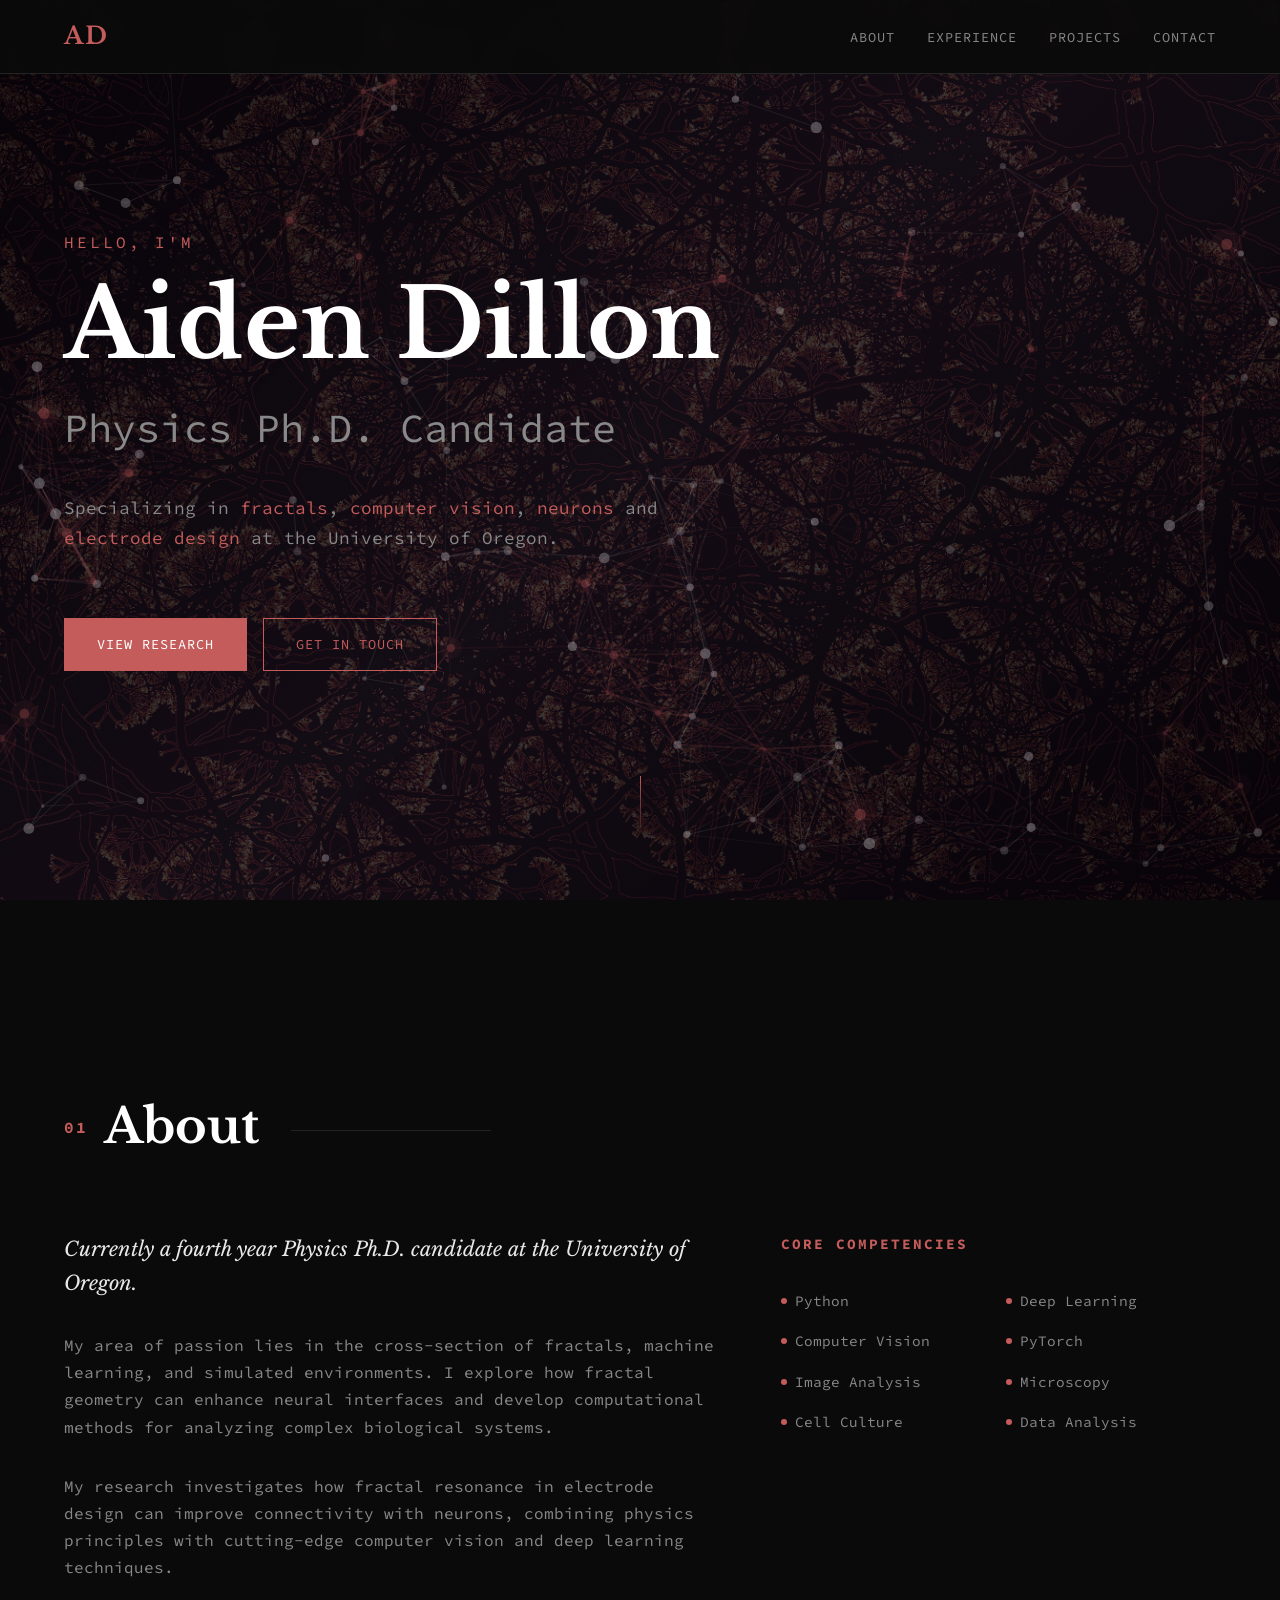
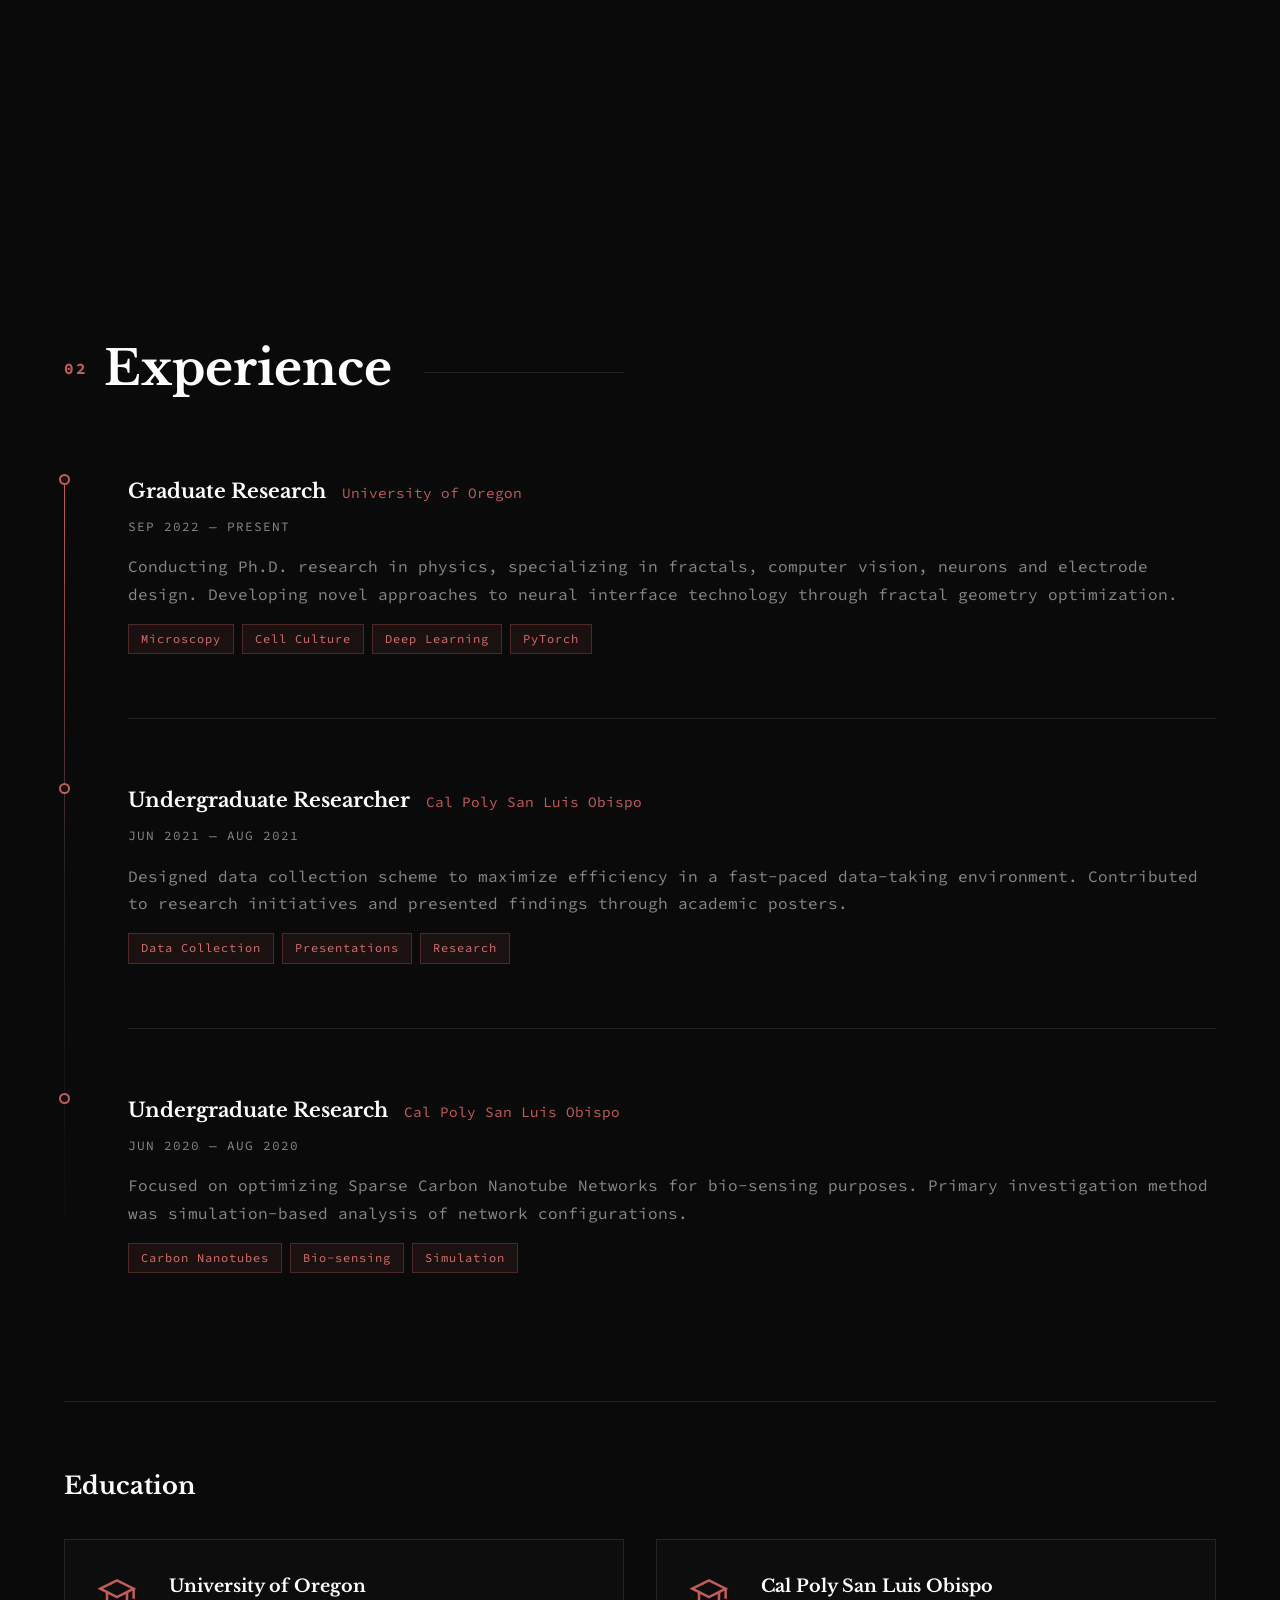
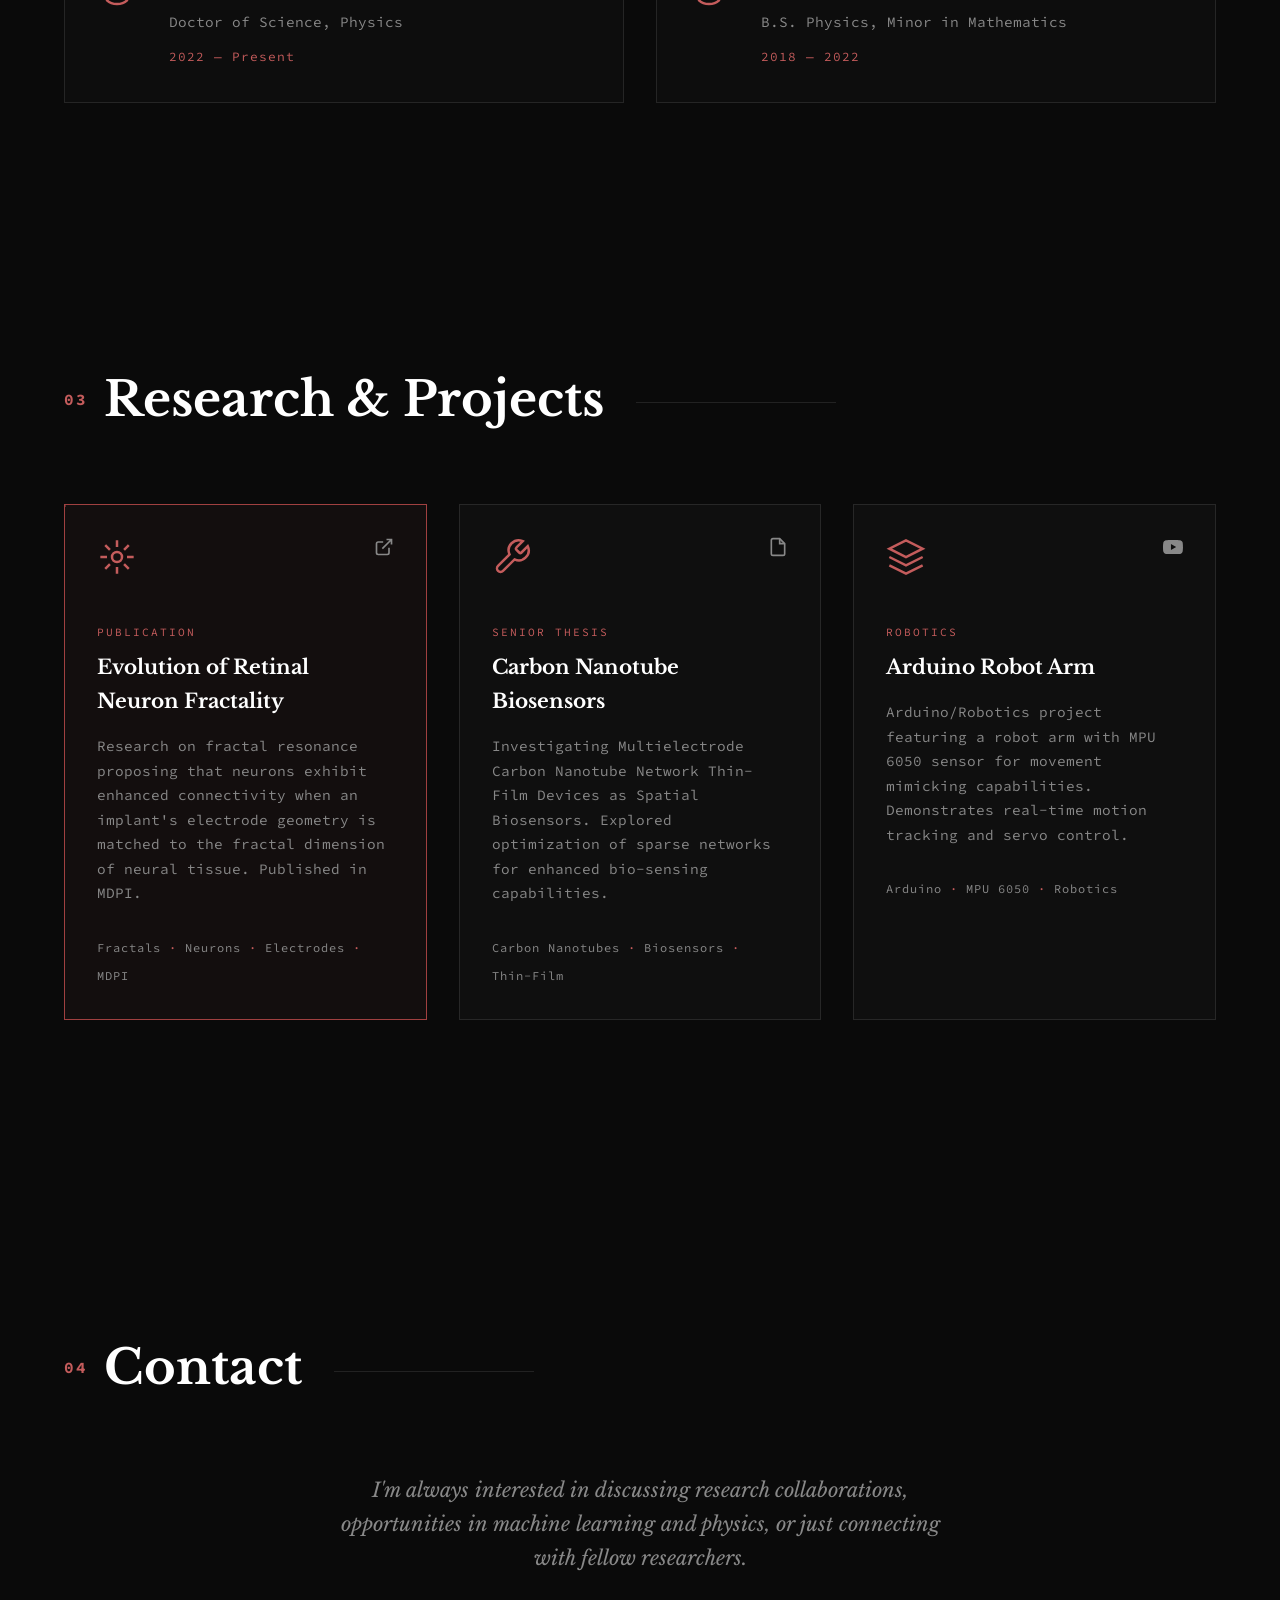
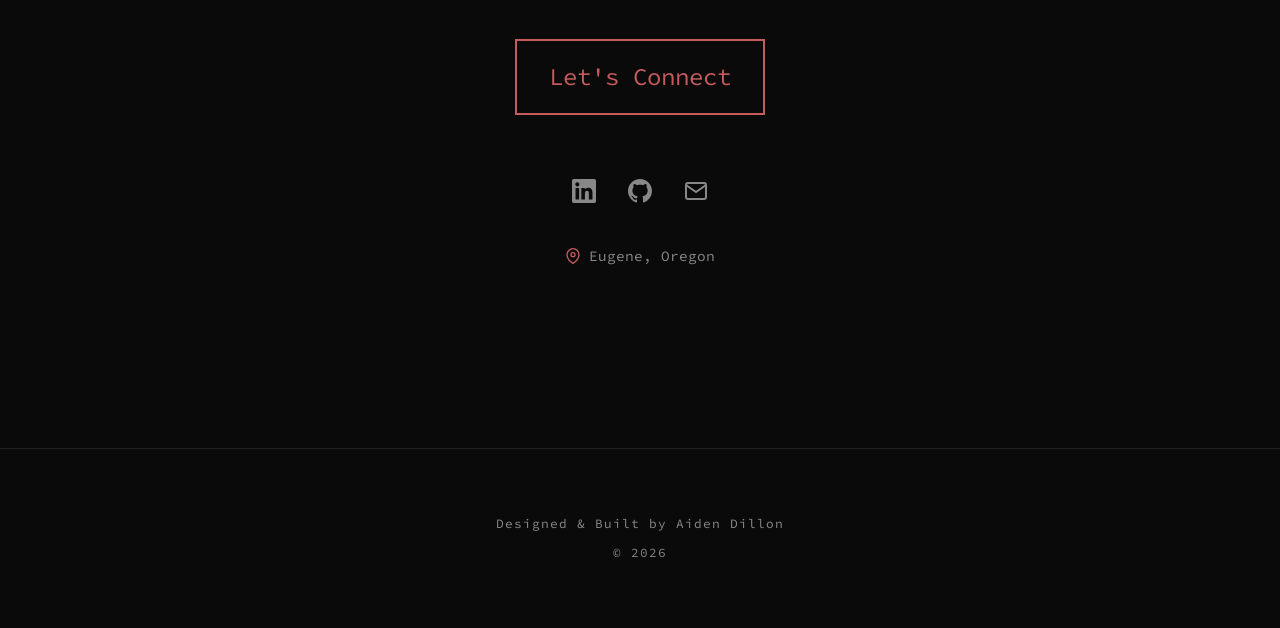
==== index.html @ c7450f67 "links" ====
<!DOCTYPE html>
<html lang="en">
<head>
    <meta charset="UTF-8">
    <meta name="viewport" content="width=device-width, initial-scale=1.0">
    <title>Aiden Dillon | Physics Ph.D. Candidate</title>
    <link rel="stylesheet" href="styles.css">
    <link rel="preconnect" href="https://fonts.googleapis.com">
    <link rel="preconnect" href="https://fonts.gstatic.com" crossorigin>
    <link href="https://fonts.googleapis.com/css2?family=Libre+Baskerville:ital,wght@0,400;0,700;1,400&family=Source+Code+Pro:wght@300;400;500&display=swap" rel="stylesheet">
</head>
<body>
    <!-- Fractal canvas overlay -->
    <canvas id="fractal-canvas"></canvas>
    
    <!-- Main content wrapper -->
    <div class="wrapper">
        <!-- Navigation -->
        <nav class="navbar">
            <div class="nav-brand">AD</div>
            <ul class="nav-links">
                <li><a href="#about">About</a></li>
                <li><a href="#experience">Experience</a></li>
                <li><a href="#projects">Projects</a></li>
                <li><a href="#contact">Contact</a></li>
            </ul>
        </nav>

        <!-- Hero Section -->
        <header class="hero" id="home">
            <div class="hero-content">
                <div class="hero-text">
                    <p class="hero-greeting">Hello, I'm</p>
                    <h1 class="hero-name">Aiden Dillon</h1>
                    <div class="hero-tagline">
                        <span class="tagline-static">Physics Ph.D. Candidate</span>
                    </div>
                    <p class="hero-description">
                        Specializing in <span class="highlight">fractals</span>, <span class="highlight">computer vision</span>, 
                        <span class="highlight">neurons</span> and <span class="highlight">electrode design</span> at the University of Oregon.
                    </p>
                    <div class="hero-cta">
                        <a href="#projects" class="btn btn-primary">View Research</a>
                        <a href="#contact" class="btn btn-secondary">Get in Touch</a>
                    </div>
                </div>
            </div>
            <div class="scroll-indicator">
                <div class="scroll-line"></div>
            </div>
        </header>

        <!-- About Section -->
        <section class="section about" id="about">
            <div class="section-content">
                <h2 class="section-title">
                    <span class="title-number">01</span>
                    <span class="title-text">About</span>
                </h2>
                <div class="about-grid">
                    <div class="about-text">
                        <p class="lead">
                            Currently a fourth year Physics Ph.D. candidate at the University of Oregon.
                        </p>
                        <p>
                            My area of passion lies in the cross-section of fractals, machine learning, and simulated 
                            environments. I explore how fractal geometry can enhance neural interfaces and develop 
                            computational methods for analyzing complex biological systems.
                        </p>
                        <p>
                            My research investigates how fractal resonance in electrode design can improve connectivity 
                            with neurons, combining physics principles with cutting-edge computer vision and deep 
                            learning techniques.
                        </p>
                    </div>
                    <div class="about-skills">
                        <h3>Core Competencies</h3>
                        <div class="skills-grid">
                            <div class="skill-item">
                                <span class="skill-bullet"></span>
                                <span>Python</span>
                            </div>
                            <div class="skill-item">
                                <span class="skill-bullet"></span>
                                <span>Deep Learning</span>
                            </div>
                            <div class="skill-item">
                                <span class="skill-bullet"></span>
                                <span>Computer Vision</span>
                            </div>
                            <div class="skill-item">
                                <span class="skill-bullet"></span>
                                <span>PyTorch</span>
                            </div>
                            <div class="skill-item">
                                <span class="skill-bullet"></span>
                                <span>Image Analysis</span>
                            </div>
                            <div class="skill-item">
                                <span class="skill-bullet"></span>
                                <span>Microscopy</span>
                            </div>
                            <div class="skill-item">
                                <span class="skill-bullet"></span>
                                <span>Cell Culture</span>
                            </div>
                            <div class="skill-item">
                                <span class="skill-bullet"></span>
                                <span>Data Analysis</span>
                            </div>
                        </div>
                    </div>
                </div>
            </div>
        </section>

        <!-- Experience Section -->
        <section class="section experience" id="experience">
            <div class="section-content">
                <h2 class="section-title">
                    <span class="title-number">02</span>
                    <span class="title-text">Experience</span>
                </h2>
                <div class="timeline">
                    <div class="timeline-item">
                        <div class="timeline-marker"></div>
                        <div class="timeline-content">
                            <div class="timeline-header">
                                <h3>Graduate Research</h3>
                                <span class="timeline-company">University of Oregon</span>
                            </div>
                            <span class="timeline-date">Sep 2022 — Present</span>
                            <p>
                                Conducting Ph.D. research in physics, specializing in fractals, computer vision, 
                                neurons and electrode design. Developing novel approaches to neural interface 
                                technology through fractal geometry optimization.
                            </p>
                            <div class="timeline-tags">
                                <span class="tag">Microscopy</span>
                                <span class="tag">Cell Culture</span>
                                <span class="tag">Deep Learning</span>
                                <span class="tag">PyTorch</span>
                            </div>
                        </div>
                    </div>
                    <div class="timeline-item">
                        <div class="timeline-marker"></div>
                        <div class="timeline-content">
                            <div class="timeline-header">
                                <h3>Undergraduate Researcher</h3>
                                <span class="timeline-company">Cal Poly San Luis Obispo</span>
                            </div>
                            <span class="timeline-date">Jun 2021 — Aug 2021</span>
                            <p>
                                Designed data collection scheme to maximize efficiency in a fast-paced 
                                data-taking environment. Contributed to research initiatives and 
                                presented findings through academic posters.
                            </p>
                            <div class="timeline-tags">
                                <span class="tag">Data Collection</span>
                                <span class="tag">Presentations</span>
                                <span class="tag">Research</span>
                            </div>
                        </div>
                    </div>
                    <div class="timeline-item">
                        <div class="timeline-marker"></div>
                        <div class="timeline-content">
                            <div class="timeline-header">
                                <h3>Undergraduate Research</h3>
                                <span class="timeline-company">Cal Poly San Luis Obispo</span>
                            </div>
                            <span class="timeline-date">Jun 2020 — Aug 2020</span>
                            <p>
                                Focused on optimizing Sparse Carbon Nanotube Networks for bio-sensing purposes. 
                                Primary investigation method was simulation-based analysis of network configurations.
                            </p>
                            <div class="timeline-tags">
                                <span class="tag">Carbon Nanotubes</span>
                                <span class="tag">Bio-sensing</span>
                                <span class="tag">Simulation</span>
                            </div>
                        </div>
                    </div>
                </div>

                <!-- Education subsection -->
                <h3 class="subsection-title">Education</h3>
                <div class="education-grid">
                    <div class="education-item">
                        <div class="education-icon">
                            <svg viewBox="0 0 24 24" fill="none" stroke="currentColor" stroke-width="1.5">
                                <path d="M22 10v6M2 10l10-5 10 5-10 5z"/>
                                <path d="M6 12v5c3 3 9 3 12 0v-5"/>
                            </svg>
                        </div>
                        <div class="education-details">
                            <h4>University of Oregon</h4>
                            <p class="degree">Doctor of Science, Physics</p>
                            <span class="education-date">2022 — Present</span>
                        </div>
                    </div>
                    <div class="education-item">
                        <div class="education-icon">
                            <svg viewBox="0 0 24 24" fill="none" stroke="currentColor" stroke-width="1.5">
                                <path d="M22 10v6M2 10l10-5 10 5-10 5z"/>
                                <path d="M6 12v5c3 3 9 3 12 0v-5"/>
                            </svg>
                        </div>
                        <div class="education-details">
                            <h4>Cal Poly San Luis Obispo</h4>
                            <p class="degree">B.S. Physics, Minor in Mathematics</p>
                            <span class="education-date">2018 — 2022</span>
                        </div>
                    </div>
                </div>
            </div>
        </section>

        <!-- Projects Section -->
        <section class="section projects" id="projects">
            <div class="section-content">
                <h2 class="section-title">
                    <span class="title-number">03</span>
                    <span class="title-text">Research & Projects</span>
                </h2>
                <div class="projects-grid">
                    <article class="project-card featured">
                        <div class="project-header">
                            <div class="project-icon">
                                <svg viewBox="0 0 24 24" fill="none" stroke="currentColor" stroke-width="1.5">
                                    <circle cx="12" cy="12" r="3"/>
                                    <path d="M12 2v4m0 12v4M2 12h4m12 0h4"/>
                                    <path d="M4.93 4.93l2.83 2.83m8.48 8.48l2.83 2.83M4.93 19.07l2.83-2.83m8.48-8.48l2.83-2.83"/>
                                </svg>
                            </div>
                            <div class="project-links">
                                <a href="https://www.mdpi.com/2306-5354/11/8/823" target="_blank" rel="noopener noreferrer" aria-label="Publication">
                                    <svg viewBox="0 0 24 24" fill="none" stroke="currentColor" stroke-width="2">
                                        <path d="M18 13v6a2 2 0 01-2 2H5a2 2 0 01-2-2V8a2 2 0 012-2h6M15 3h6v6M10 14L21 3"/>
                                    </svg>
                                </a>
                            </div>
                        </div>
                        <span class="project-label">Publication</span>
                        <h3 class="project-title">Evolution of Retinal Neuron Fractality</h3>
                        <p class="project-description">
                            Research on fractal resonance proposing that neurons exhibit enhanced connectivity 
                            when an implant's electrode geometry is matched to the fractal dimension of neural tissue.
                            Published in MDPI.
                        </p>
                        <div class="project-tags">
                            <span>Fractals</span>
                            <span>Neurons</span>
                            <span>Electrodes</span>
                            <span>MDPI</span>
                        </div>
                    </article>

                    <article class="project-card">
                        <div class="project-header">
                            <div class="project-icon">
                                <svg viewBox="0 0 24 24" fill="none" stroke="currentColor" stroke-width="1.5">
                                    <path d="M14.7 6.3a1 1 0 000 1.4l1.6 1.6a1 1 0 001.4 0l3.77-3.77a6 6 0 01-7.94 7.94l-6.91 6.91a2.12 2.12 0 01-3-3l6.91-6.91a6 6 0 017.94-7.94l-3.76 3.76z"/>
                                </svg>
                            </div>
                            <div class="project-links">
                                <a href="#" aria-label="Document">
                                    <svg viewBox="0 0 24 24" fill="none" stroke="currentColor" stroke-width="2">
                                        <path d="M14 2H6a2 2 0 00-2 2v16a2 2 0 002 2h12a2 2 0 002-2V8z"/>
                                        <polyline points="14 2 14 8 20 8"/>
                                    </svg>
                                </a>
                            </div>
                        </div>
                        <span class="project-label">Senior Thesis</span>
                        <h3 class="project-title">Carbon Nanotube Biosensors</h3>
                        <p class="project-description">
                            Investigating Multielectrode Carbon Nanotube Network Thin-Film Devices as 
                            Spatial Biosensors. Explored optimization of sparse networks for enhanced 
                            bio-sensing capabilities.
                        </p>
                        <div class="project-tags">
                            <span>Carbon Nanotubes</span>
                            <span>Biosensors</span>
                            <span>Thin-Film</span>
                        </div>
                    </article>

                    <article class="project-card">
                        <div class="project-header">
                            <div class="project-icon">
                                <svg viewBox="0 0 24 24" fill="none" stroke="currentColor" stroke-width="1.5">
                                    <path d="M12 2L2 7l10 5 10-5-10-5zM2 17l10 5 10-5M2 12l10 5 10-5"/>
                                </svg>
                            </div>
                            <div class="project-links">
                                <a href="https://www.youtube.com/watch?v=u0LKt7FbUtw&t=104s" target="_blank" rel="noopener noreferrer" aria-label="YouTube">
                                    <svg viewBox="0 0 24 24" fill="currentColor">
                                        <path d="M23.498 6.186a3.016 3.016 0 0 0-2.122-2.136C19.505 3.545 12 3.545 12 3.545s-7.505 0-9.377.505A3.017 3.017 0 0 0 .502 6.186C0 8.07 0 12 0 12s0 3.93.502 5.814a3.016 3.016 0 0 0 2.122 2.136c1.871.505 9.376.505 9.376.505s7.505 0 9.377-.505a3.015 3.015 0 0 0 2.122-2.136C24 15.93 24 12 24 12s0-3.93-.502-5.814zM9.545 15.568V8.432L15.818 12l-6.273 3.568z"/>
                                    </svg>
                                </a>
                            </div>
                        </div>
                        <span class="project-label">Robotics</span>
                        <h3 class="project-title">Arduino Robot Arm</h3>
                        <p class="project-description">
                            Arduino/Robotics project featuring a robot arm with MPU 6050 sensor for 
                            movement mimicking capabilities. Demonstrates real-time motion tracking 
                            and servo control.
                        </p>
                        <div class="project-tags">
                            <span>Arduino</span>
                            <span>MPU 6050</span>
                            <span>Robotics</span>
                        </div>
                    </article>
                </div>
            </div>
        </section>

        <!-- Contact Section -->
        <section class="section contact" id="contact">
            <div class="section-content">
                <h2 class="section-title">
                    <span class="title-number">04</span>
                    <span class="title-text">Contact</span>
                </h2>
                <div class="contact-content">
                    <p class="contact-intro">
                        I'm always interested in discussing research collaborations, 
                        opportunities in machine learning and physics, or just connecting 
                        with fellow researchers.
                    </p>
                    <a href="mailto:aidend@uoregon.edu" class="contact-email">
                        Let's Connect
                    </a>
                    <div class="social-links">
                        <a href="https://www.linkedin.com/in/aidendillon/" target="_blank" rel="noopener noreferrer" aria-label="LinkedIn">
                            <svg viewBox="0 0 24 24" fill="currentColor">
                                <path d="M20.447 20.452h-3.554v-5.569c0-1.328-.027-3.037-1.852-3.037-1.853 0-2.136 1.445-2.136 2.939v5.667H9.351V9h3.414v1.561h.046c.477-.9 1.637-1.85 3.37-1.85 3.601 0 4.267 2.37 4.267 5.455v6.286zM5.337 7.433c-1.144 0-2.063-.926-2.063-2.065 0-1.138.92-2.063 2.063-2.063 1.14 0 2.064.925 2.064 2.063 0 1.139-.925 2.065-2.064 2.065zm1.782 13.019H3.555V9h3.564v11.452zM22.225 0H1.771C.792 0 0 .774 0 1.729v20.542C0 23.227.792 24 1.771 24h20.451C23.2 24 24 23.227 24 22.271V1.729C24 .774 23.2 0 22.222 0h.003z"/>
                            </svg>
                        </a>
                        <a href="https://github.com/" target="_blank" rel="noopener noreferrer" aria-label="GitHub">
                            <svg viewBox="0 0 24 24" fill="currentColor">
                                <path d="M12 0C5.37 0 0 5.37 0 12c0 5.31 3.435 9.795 8.205 11.385.6.105.825-.255.825-.57 0-.285-.015-1.23-.015-2.235-3.015.555-3.795-.735-4.035-1.41-.135-.345-.72-1.41-1.23-1.695-.42-.225-1.02-.78-.015-.795.945-.015 1.62.87 1.845 1.23 1.08 1.815 2.805 1.305 3.495.99.105-.78.42-1.305.765-1.605-2.67-.3-5.46-1.335-5.46-5.925 0-1.305.465-2.385 1.23-3.225-.12-.3-.54-1.53.12-3.18 0 0 1.005-.315 3.3 1.23.96-.27 1.98-.405 3-.405s2.04.135 3 .405c2.295-1.56 3.3-1.23 3.3-1.23.66 1.65.24 2.88.12 3.18.765.84 1.23 1.905 1.23 3.225 0 4.605-2.805 5.625-5.475 5.925.435.375.81 1.095.81 2.22 0 1.605-.015 2.895-.015 3.3 0 .315.225.69.825.57A12.02 12.02 0 0024 12c0-6.63-5.37-12-12-12z"/>
                            </svg>
                        </a>
                        <a href="mailto:aidend@uoregon.edu" aria-label="Email">
                            <svg viewBox="0 0 24 24" fill="none" stroke="currentColor" stroke-width="2">
                                <path d="M4 4h16c1.1 0 2 .9 2 2v12c0 1.1-.9 2-2 2H4c-1.1 0-2-.9-2-2V6c0-1.1.9-2 2-2z"/>
                                <polyline points="22,6 12,13 2,6"/>
                            </svg>
                        </a>
                    </div>
                    <p class="contact-location">
                        <svg viewBox="0 0 24 24" fill="none" stroke="currentColor" stroke-width="2" width="16" height="16">
                            <path d="M21 10c0 7-9 13-9 13s-9-6-9-13a9 9 0 0118 0z"/>
                            <circle cx="12" cy="10" r="3"/>
                        </svg>
                        Eugene, Oregon
                    </p>
                </div>
            </div>
        </section>

        <!-- Footer -->
        <footer class="footer">
            <p>Designed & Built by Aiden Dillon</p>
            <p class="footer-year">© 2026</p>
        </footer>
    </div>

    <script src="fractal.js"></script>
</body>
</html>
---- styles.css ----
/* ===================================
   CSS Variables & Root Styles
   =================================== */
:root {
    --color-bg: #0a0a0a;
    --color-bg-secondary: #111111;
    --color-text: #e8e8e8;
    --color-text-muted: #888888;
    --color-accent: #c45c5c;
    --color-accent-light: #d87070;
    --color-accent-dark: #a04040;
    --color-white: #ffffff;
    --color-black: #000000;
    --color-border: rgba(255, 255, 255, 0.1);
    
    --font-serif: 'Libre Baskerville', Georgia, serif;
    --font-mono: 'Source Code Pro', 'Courier New', monospace;
    
    --transition-fast: 0.2s ease;
    --transition-medium: 0.4s ease;
    --transition-slow: 0.6s ease;
    
    --spacing-xs: 0.5rem;
    --spacing-sm: 1rem;
    --spacing-md: 2rem;
    --spacing-lg: 4rem;
    --spacing-xl: 8rem;
}

/* ===================================
   Reset & Base Styles
   =================================== */
*, *::before, *::after {
    margin: 0;
    padding: 0;
    box-sizing: border-box;
}

html {
    scroll-behavior: smooth;
    font-size: 16px;
}

body {
    font-family: var(--font-mono);
    background-color: var(--color-bg);
    color: var(--color-text);
    line-height: 1.7;
    overflow-x: hidden;
    background-image: url('wallp.png');
    background-size: cover;
    background-position: center;
    background-attachment: fixed;
    background-repeat: no-repeat;
}

/* Overlay for readability */
body::before {
    content: '';
    position: fixed;
    top: 0;
    left: 0;
    width: 100%;
    height: 100%;
    background: linear-gradient(
        135deg,
        rgba(0, 0, 0, 0.85) 0%,
        rgba(10, 10, 10, 0.75) 50%,
        rgba(0, 0, 0, 0.85) 100%
    );
    z-index: -1;
}

/* ===================================
   Fractal Canvas
   =================================== */
#fractal-canvas {
    position: fixed;
    top: 0;
    left: 0;
    width: 100%;
    height: 100%;
    z-index: 0;
    opacity: 0.4;
    pointer-events: none;
}

/* ===================================
   Main Wrapper
   =================================== */
.wrapper {
    position: relative;
    z-index: 1;
}

/* ===================================
   Navigation
   =================================== */
.navbar {
    position: fixed;
    top: 0;
    left: 0;
    right: 0;
    display: flex;
    justify-content: space-between;
    align-items: center;
    padding: var(--spacing-sm) var(--spacing-lg);
    background: rgba(10, 10, 10, 0.9);
    backdrop-filter: blur(10px);
    border-bottom: 1px solid var(--color-border);
    z-index: 1000;
}

.nav-brand {
    font-family: var(--font-serif);
    font-size: 1.5rem;
    font-weight: 700;
    color: var(--color-accent);
    letter-spacing: 2px;
}

.nav-links {
    display: flex;
    list-style: none;
    gap: var(--spacing-md);
}

.nav-links a {
    color: var(--color-text-muted);
    text-decoration: none;
    font-size: 0.85rem;
    letter-spacing: 1px;
    text-transform: uppercase;
    transition: color var(--transition-fast);
    position: relative;
}

.nav-links a::after {
    content: '';
    position: absolute;
    bottom: -4px;
    left: 0;
    width: 0;
    height: 1px;
    background: var(--color-accent);
    transition: width var(--transition-medium);
}

.nav-links a:hover {
    color: var(--color-accent);
}

.nav-links a:hover::after {
    width: 100%;
}

/* ===================================
   Hero Section
   =================================== */
.hero {
    min-height: 100vh;
    display: flex;
    flex-direction: column;
    justify-content: center;
    padding: var(--spacing-xl) var(--spacing-lg);
    position: relative;
}

.hero-content {
    max-width: 900px;
}

.hero-greeting {
    font-size: 1rem;
    color: var(--color-accent);
    letter-spacing: 3px;
    text-transform: uppercase;
    margin-bottom: var(--spacing-sm);
    animation: fadeInUp 0.8s ease forwards;
    animation-delay: 0.2s;
    opacity: 0;
}

.hero-name {
    font-family: var(--font-serif);
    font-size: clamp(3rem, 8vw, 6rem);
    font-weight: 700;
    color: var(--color-white);
    line-height: 1.1;
    margin-bottom: var(--spacing-sm);
    animation: fadeInUp 0.8s ease forwards;
    animation-delay: 0.4s;
    opacity: 0;
}

.hero-tagline {
    font-size: clamp(1.5rem, 4vw, 2.5rem);
    color: var(--color-text-muted);
    margin-bottom: var(--spacing-md);
    animation: fadeInUp 0.8s ease forwards;
    animation-delay: 0.6s;
    opacity: 0;
}

.tagline-dynamic {
    color: var(--color-accent-light);
    font-style: italic;
}

.hero-description {
    font-size: 1.1rem;
    color: var(--color-text-muted);
    max-width: 600px;
    margin-bottom: var(--spacing-lg);
    animation: fadeInUp 0.8s ease forwards;
    animation-delay: 0.8s;
    opacity: 0;
}

.highlight {
    color: var(--color-accent);
    position: relative;
}

.hero-cta {
    display: flex;
    gap: var(--spacing-sm);
    animation: fadeInUp 0.8s ease forwards;
    animation-delay: 1s;
    opacity: 0;
}

/* ===================================
   Buttons
   =================================== */
.btn {
    padding: 0.875rem 2rem;
    font-family: var(--font-mono);
    font-size: 0.85rem;
    letter-spacing: 1px;
    text-transform: uppercase;
    text-decoration: none;
    border: 1px solid var(--color-accent);
    transition: all var(--transition-medium);
    cursor: pointer;
}

.btn-primary {
    background: var(--color-accent);
    color: var(--color-white);
}

.btn-primary:hover {
    background: var(--color-accent-light);
    box-shadow: 0 0 30px rgba(196, 92, 92, 0.3);
    transform: translateY(-2px);
}

.btn-secondary {
    background: transparent;
    color: var(--color-accent);
}

.btn-secondary:hover {
    background: rgba(196, 92, 92, 0.1);
    transform: translateY(-2px);
}

/* ===================================
   Scroll Indicator
   =================================== */
.scroll-indicator {
    position: absolute;
    bottom: var(--spacing-lg);
    left: 50%;
    transform: translateX(-50%);
    animation: fadeIn 1s ease forwards;
    animation-delay: 1.5s;
    opacity: 0;
}

.scroll-line {
    width: 1px;
    height: 60px;
    background: linear-gradient(to bottom, var(--color-accent), transparent);
    animation: scrollPulse 2s ease-in-out infinite;
}

/* ===================================
   Sections
   =================================== */
.section {
    padding: var(--spacing-xl) var(--spacing-lg);
    min-height: 100vh;
    display: flex;
    align-items: center;
}

.section-content {
    max-width: 1200px;
    margin: 0 auto;
    width: 100%;
}

.section-title {
    display: flex;
    align-items: center;
    gap: var(--spacing-sm);
    margin-bottom: var(--spacing-lg);
}

.title-number {
    font-family: var(--font-mono);
    font-size: 1rem;
    color: var(--color-accent);
    letter-spacing: 2px;
}

.title-text {
    font-family: var(--font-serif);
    font-size: clamp(2rem, 5vw, 3rem);
    font-weight: 700;
    color: var(--color-white);
}

.title-text::after {
    content: '';
    display: inline-block;
    width: 200px;
    height: 1px;
    background: var(--color-border);
    margin-left: var(--spacing-md);
    vertical-align: middle;
}

/* ===================================
   About Section
   =================================== */
.about-grid {
    display: grid;
    grid-template-columns: 1.5fr 1fr;
    gap: var(--spacing-lg);
    align-items: start;
}

.about-text p {
    margin-bottom: var(--spacing-md);
    color: var(--color-text-muted);
}

.about-text .lead {
    font-size: 1.25rem;
    color: var(--color-text);
    font-family: var(--font-serif);
    font-style: italic;
}

.about-skills h3 {
    font-family: var(--font-mono);
    font-size: 0.9rem;
    color: var(--color-accent);
    letter-spacing: 2px;
    text-transform: uppercase;
    margin-bottom: var(--spacing-md);
}

.skills-grid {
    display: grid;
    grid-template-columns: repeat(2, 1fr);
    gap: var(--spacing-sm);
}

.skill-item {
    display: flex;
    align-items: center;
    gap: var(--spacing-xs);
    font-size: 0.9rem;
    color: var(--color-text-muted);
}

.skill-bullet {
    width: 6px;
    height: 6px;
    background: var(--color-accent);
    border-radius: 50%;
}

/* ===================================
   Experience Section
   =================================== */
.timeline {
    position: relative;
    padding-left: var(--spacing-lg);
}

.timeline::before {
    content: '';
    position: absolute;
    left: 0;
    top: 0;
    bottom: 0;
    width: 1px;
    background: linear-gradient(
        to bottom,
        var(--color-accent),
        var(--color-border),
        transparent
    );
}

.timeline-item {
    position: relative;
    margin-bottom: var(--spacing-lg);
    padding-bottom: var(--spacing-lg);
    border-bottom: 1px solid var(--color-border);
}

.timeline-item:last-child {
    border-bottom: none;
    margin-bottom: 0;
    padding-bottom: 0;
}

.timeline-marker {
    position: absolute;
    left: calc(-1 * var(--spacing-lg) - 5px);
    top: 0;
    width: 11px;
    height: 11px;
    background: var(--color-bg);
    border: 2px solid var(--color-accent);
    border-radius: 50%;
    transition: all var(--transition-fast);
}

.timeline-item:hover .timeline-marker {
    background: var(--color-accent);
    box-shadow: 0 0 20px rgba(196, 92, 92, 0.5);
}

.timeline-header {
    display: flex;
    align-items: baseline;
    gap: var(--spacing-sm);
    margin-bottom: var(--spacing-xs);
    flex-wrap: wrap;
}

.timeline-header h3 {
    font-family: var(--font-serif);
    font-size: 1.25rem;
    color: var(--color-white);
}

.timeline-company {
    color: var(--color-accent);
    font-size: 0.9rem;
}

.timeline-date {
    font-size: 0.8rem;
    color: var(--color-text-muted);
    letter-spacing: 1px;
    text-transform: uppercase;
    display: block;
    margin-bottom: var(--spacing-sm);
}

.timeline-content p {
    color: var(--color-text-muted);
    margin-bottom: var(--spacing-sm);
}

.timeline-tags {
    display: flex;
    flex-wrap: wrap;
    gap: var(--spacing-xs);
}

.tag {
    font-size: 0.75rem;
    padding: 0.25rem 0.75rem;
    background: rgba(196, 92, 92, 0.1);
    border: 1px solid rgba(196, 92, 92, 0.3);
    color: var(--color-accent-light);
    letter-spacing: 1px;
}

/* ===================================
   Education Subsection
   =================================== */
.subsection-title {
    font-family: var(--font-serif);
    font-size: 1.5rem;
    color: var(--color-white);
    margin-top: var(--spacing-xl);
    margin-bottom: var(--spacing-md);
    padding-top: var(--spacing-lg);
    border-top: 1px solid var(--color-border);
}

.education-grid {
    display: grid;
    grid-template-columns: repeat(auto-fit, minmax(300px, 1fr));
    gap: var(--spacing-md);
}

.education-item {
    display: flex;
    gap: var(--spacing-md);
    padding: var(--spacing-md);
    background: rgba(17, 17, 17, 0.5);
    border: 1px solid var(--color-border);
    transition: all var(--transition-medium);
}

.education-item:hover {
    border-color: var(--color-accent);
}

.education-icon {
    flex-shrink: 0;
}

.education-icon svg {
    width: 40px;
    height: 40px;
    color: var(--color-accent);
}

.education-details h4 {
    font-family: var(--font-serif);
    font-size: 1.1rem;
    color: var(--color-white);
    margin-bottom: var(--spacing-xs);
}

.education-details .degree {
    color: var(--color-text-muted);
    font-size: 0.9rem;
    margin-bottom: var(--spacing-xs);
}

.education-date {
    font-size: 0.8rem;
    color: var(--color-accent);
    letter-spacing: 1px;
}

/* ===================================
   Projects Section
   =================================== */
.projects-grid {
    display: grid;
    grid-template-columns: repeat(auto-fit, minmax(300px, 1fr));
    gap: var(--spacing-md);
}

.project-card {
    background: rgba(17, 17, 17, 0.8);
    border: 1px solid var(--color-border);
    padding: var(--spacing-md);
    transition: all var(--transition-medium);
    position: relative;
    overflow: hidden;
}

.project-card::before {
    content: '';
    position: absolute;
    top: 0;
    left: 0;
    width: 100%;
    height: 2px;
    background: linear-gradient(90deg, var(--color-accent), transparent);
    transform: translateX(-100%);
    transition: transform var(--transition-medium);
}

.project-card:hover {
    border-color: var(--color-accent);
    transform: translateY(-5px);
    box-shadow: 0 20px 40px rgba(0, 0, 0, 0.3);
}

.project-card:hover::before {
    transform: translateX(0);
}

.project-header {
    display: flex;
    justify-content: space-between;
    align-items: flex-start;
    margin-bottom: var(--spacing-md);
}

.project-icon svg {
    width: 40px;
    height: 40px;
    color: var(--color-accent);
}

.project-links {
    display: flex;
    gap: var(--spacing-sm);
}

.project-links a {
    color: var(--color-text-muted);
    transition: color var(--transition-fast);
}

.project-links a:hover {
    color: var(--color-accent);
}

.project-links svg {
    width: 20px;
    height: 20px;
}

.project-label {
    display: inline-block;
    font-size: 0.7rem;
    color: var(--color-accent);
    letter-spacing: 2px;
    text-transform: uppercase;
    margin-bottom: var(--spacing-xs);
}

.project-card.featured {
    border-color: var(--color-accent-dark);
    background: rgba(196, 92, 92, 0.05);
}

.project-card.featured::before {
    background: linear-gradient(90deg, var(--color-accent), var(--color-accent-light));
}

.project-title {
    font-family: var(--font-serif);
    font-size: 1.25rem;
    color: var(--color-white);
    margin-bottom: var(--spacing-sm);
    transition: color var(--transition-fast);
}

.project-card:hover .project-title {
    color: var(--color-accent-light);
}

.project-description {
    font-size: 0.9rem;
    color: var(--color-text-muted);
    margin-bottom: var(--spacing-md);
}

.project-tags {
    display: flex;
    flex-wrap: wrap;
    gap: var(--spacing-xs);
}

.project-tags span {
    font-size: 0.75rem;
    color: var(--color-text-muted);
    letter-spacing: 1px;
}

.project-tags span:not(:last-child)::after {
    content: '·';
    margin-left: var(--spacing-xs);
    color: var(--color-accent);
}

/* ===================================
   Contact Section
   =================================== */
.contact-content {
    text-align: center;
    max-width: 600px;
    margin: 0 auto;
}

.contact-intro {
    font-size: 1.25rem;
    color: var(--color-text-muted);
    margin-bottom: var(--spacing-lg);
    font-family: var(--font-serif);
    font-style: italic;
}

.contact-email {
    display: inline-block;
    font-family: var(--font-mono);
    font-size: 1.5rem;
    color: var(--color-accent);
    text-decoration: none;
    padding: var(--spacing-sm) var(--spacing-md);
    border: 2px solid var(--color-accent);
    transition: all var(--transition-medium);
    margin-bottom: var(--spacing-lg);
}

.contact-email:hover {
    background: var(--color-accent);
    color: var(--color-white);
    box-shadow: 0 0 40px rgba(196, 92, 92, 0.3);
}

.social-links {
    display: flex;
    justify-content: center;
    gap: var(--spacing-md);
}

.social-links a {
    color: var(--color-text-muted);
    transition: all var(--transition-fast);
}

.social-links a:hover {
    color: var(--color-accent);
    transform: translateY(-3px);
}

.social-links svg {
    width: 24px;
    height: 24px;
}

.contact-location {
    display: flex;
    align-items: center;
    justify-content: center;
    gap: var(--spacing-xs);
    margin-top: var(--spacing-md);
    color: var(--color-text-muted);
    font-size: 0.9rem;
}

.contact-location svg {
    color: var(--color-accent);
}

/* ===================================
   Footer
   =================================== */
.footer {
    text-align: center;
    padding: var(--spacing-lg);
    border-top: 1px solid var(--color-border);
}

.footer p {
    font-size: 0.8rem;
    color: var(--color-text-muted);
    letter-spacing: 1px;
}

.footer-year {
    margin-top: var(--spacing-xs);
    color: var(--color-accent);
}

/* ===================================
   Animations
   =================================== */
@keyframes fadeInUp {
    from {
        opacity: 0;
        transform: translateY(30px);
    }
    to {
        opacity: 1;
        transform: translateY(0);
    }
}

@keyframes fadeIn {
    from {
        opacity: 0;
    }
    to {
        opacity: 1;
    }
}

@keyframes scrollPulse {
    0%, 100% {
        opacity: 1;
        transform: scaleY(1);
    }
    50% {
        opacity: 0.5;
        transform: scaleY(0.8);
    }
}

/* ===================================
   Responsive Design
   =================================== */
@media (max-width: 1024px) {
    .about-grid {
        grid-template-columns: 1fr;
        gap: var(--spacing-md);
    }
    
    .skills-grid {
        grid-template-columns: repeat(3, 1fr);
    }
}

@media (max-width: 768px) {
    :root {
        --spacing-lg: 2rem;
        --spacing-xl: 4rem;
    }
    
    .navbar {
        padding: var(--spacing-sm) var(--spacing-md);
    }
    
    .nav-links {
        gap: var(--spacing-sm);
    }
    
    .nav-links a {
        font-size: 0.75rem;
    }
    
    .hero {
        padding: var(--spacing-lg);
        padding-top: calc(var(--spacing-xl) + 60px);
    }
    
    .section {
        padding: var(--spacing-lg);
        min-height: auto;
        padding-top: var(--spacing-xl);
        padding-bottom: var(--spacing-xl);
    }
    
    .title-text::after {
        width: 80px;
    }
    
    .skills-grid {
        grid-template-columns: repeat(2, 1fr);
    }
    
    .timeline {
        padding-left: var(--spacing-md);
    }
    
    .timeline-marker {
        left: calc(-1 * var(--spacing-md) - 5px);
    }
    
    .projects-grid {
        grid-template-columns: 1fr;
    }
    
    .hero-cta {
        flex-direction: column;
    }
    
    .btn {
        text-align: center;
    }
}

@media (max-width: 480px) {
    .nav-links {
        display: none;
    }
    
    .skills-grid {
        grid-template-columns: 1fr;
    }
    
    .timeline-header {
        flex-direction: column;
        gap: 0;
    }
}

/* ===================================
   Selection Styling
   =================================== */
::selection {
    background: var(--color-accent);
    color: var(--color-white);
}

::-moz-selection {
    background: var(--color-accent);
    color: var(--color-white);
}

/* ===================================
   Scrollbar Styling
   =================================== */
::-webkit-scrollbar {
    width: 8px;
}

::-webkit-scrollbar-track {
    background: var(--color-bg);
}

::-webkit-scrollbar-thumb {
    background: var(--color-accent-dark);
    border-radius: 4px;
}

::-webkit-scrollbar-thumb:hover {
    background: var(--color-accent);
}
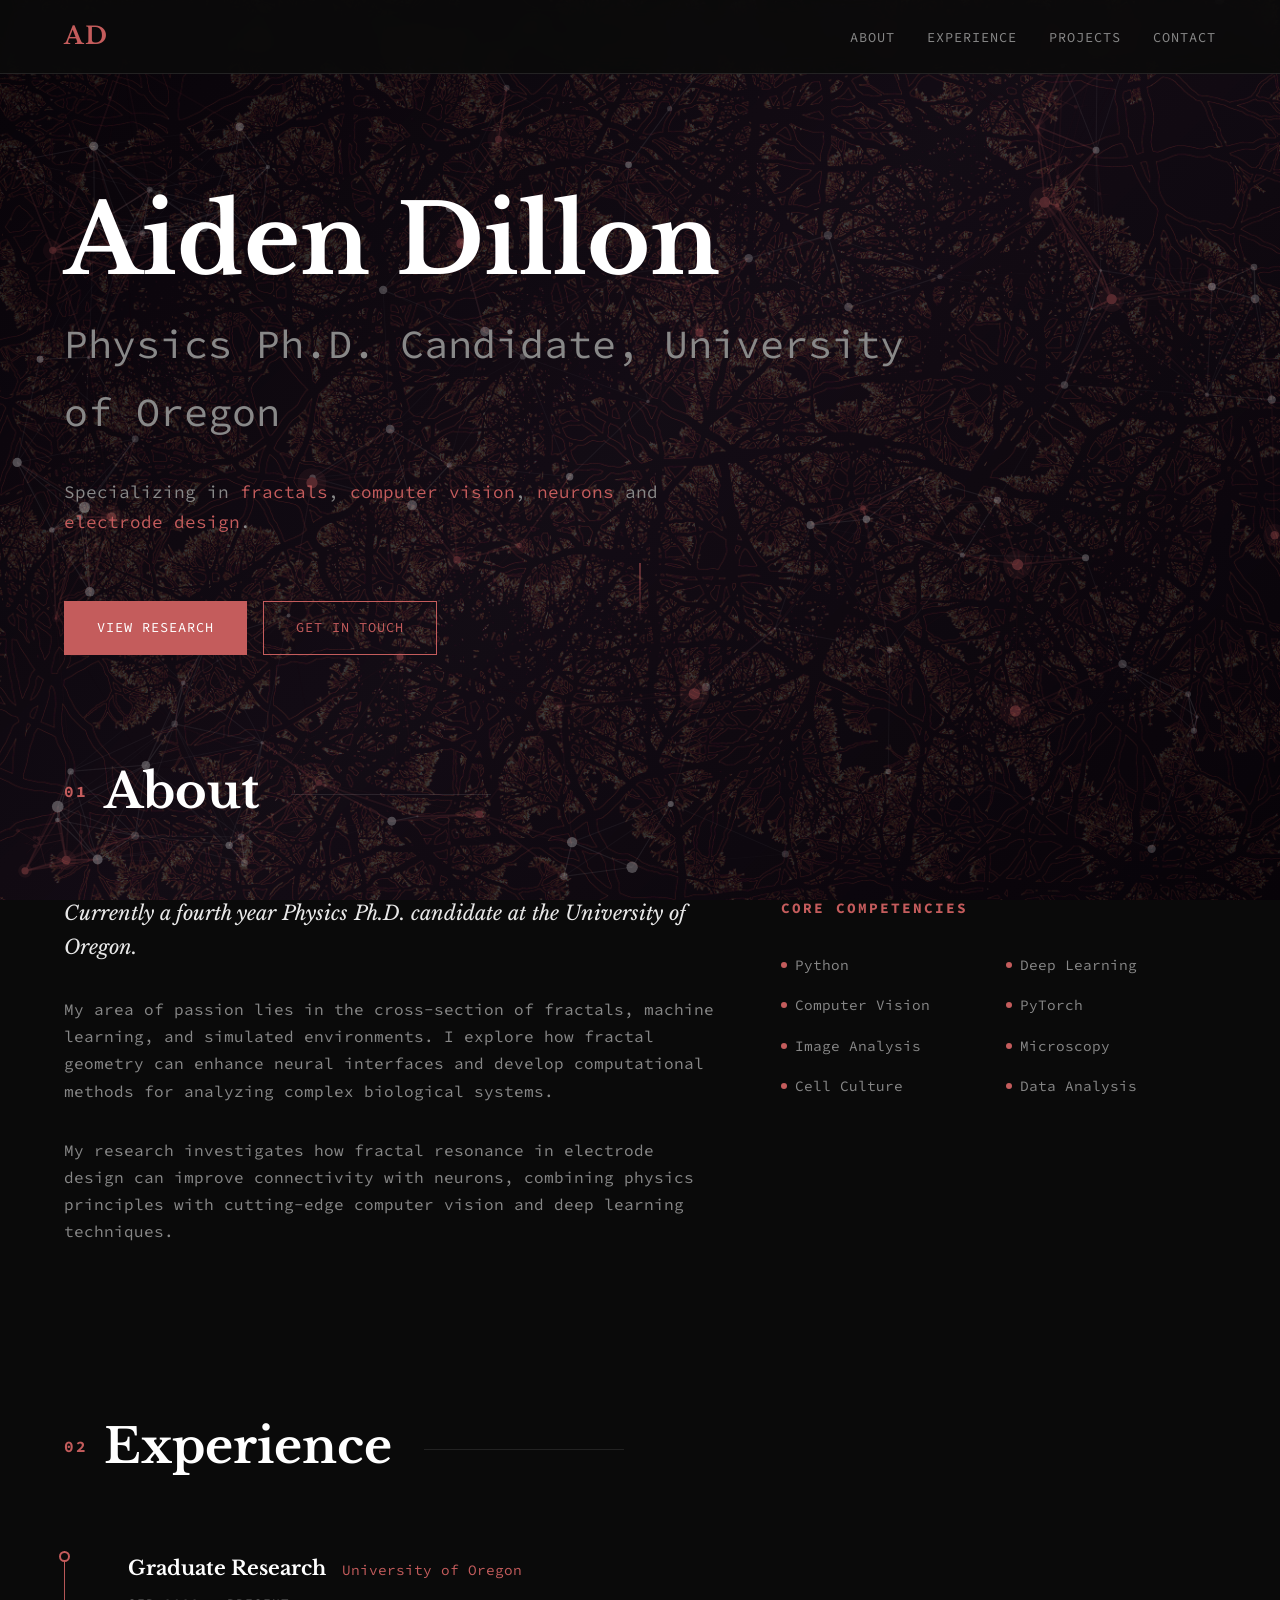
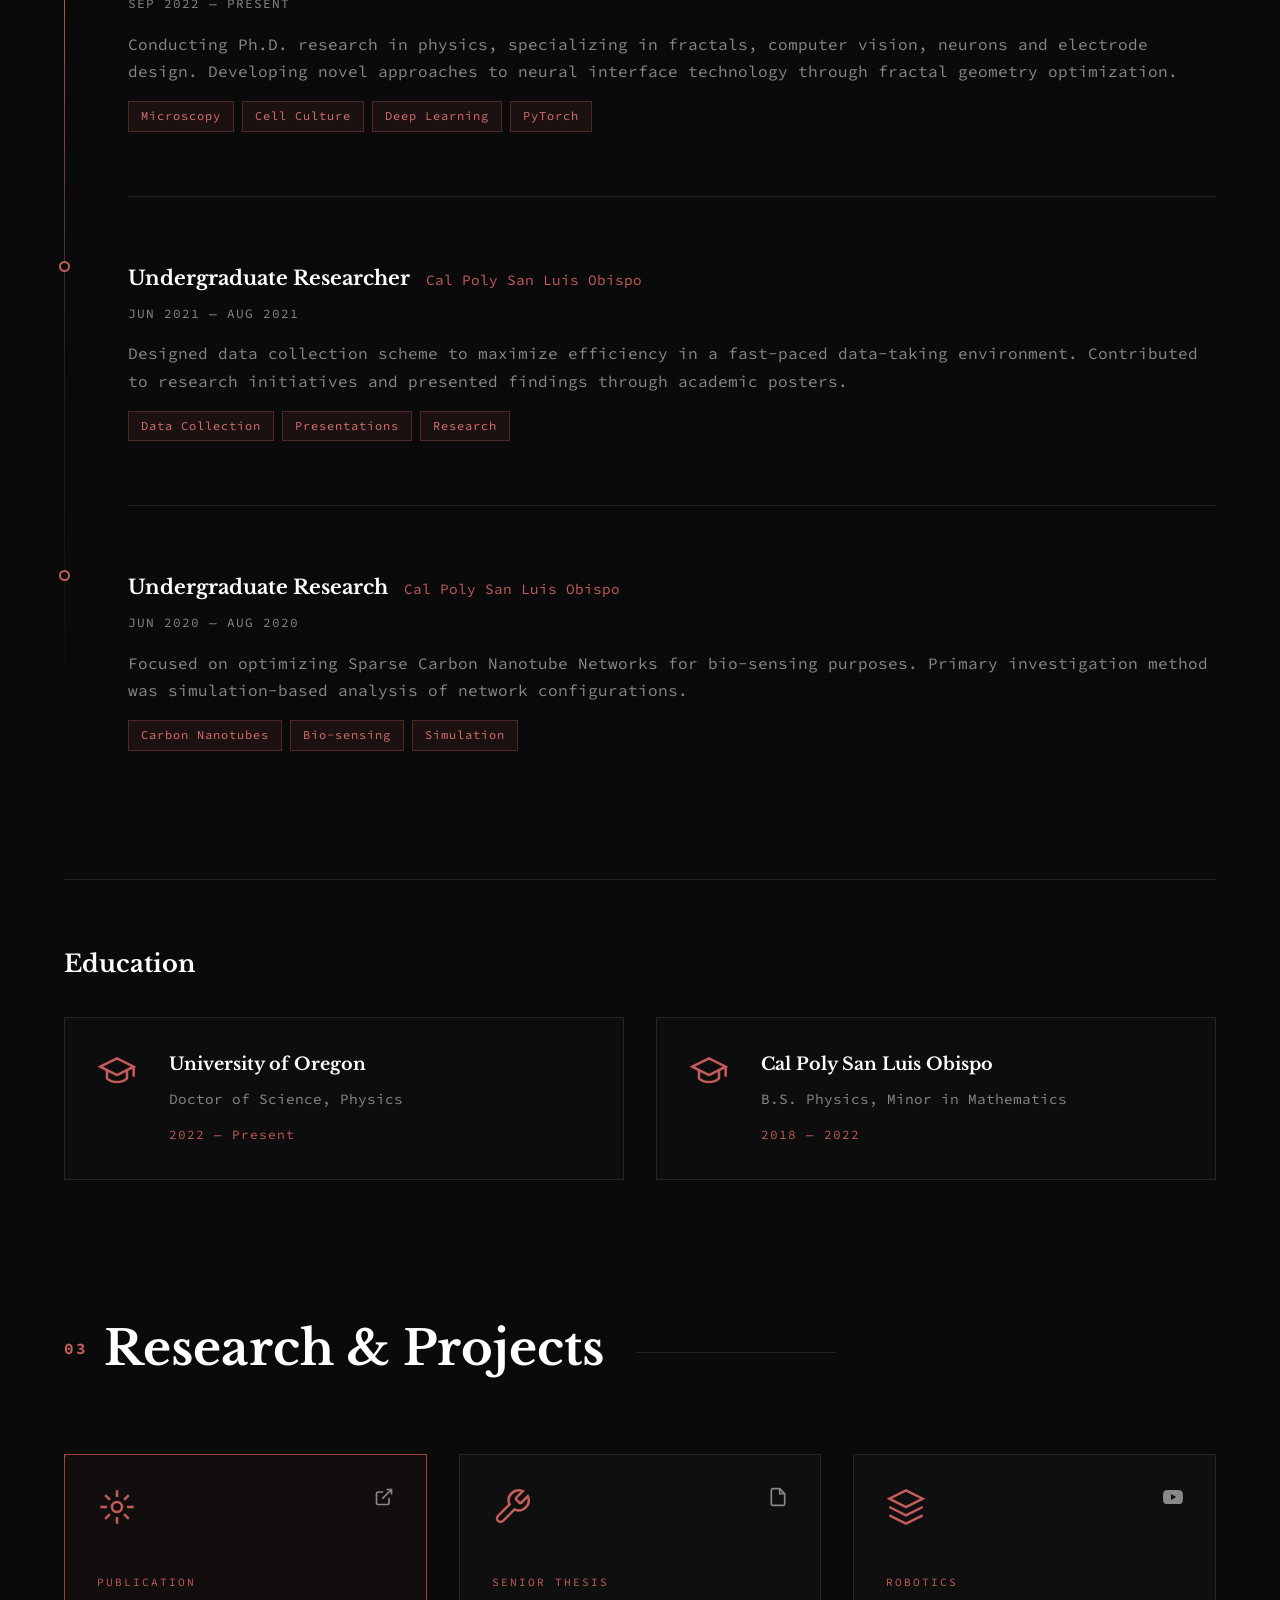
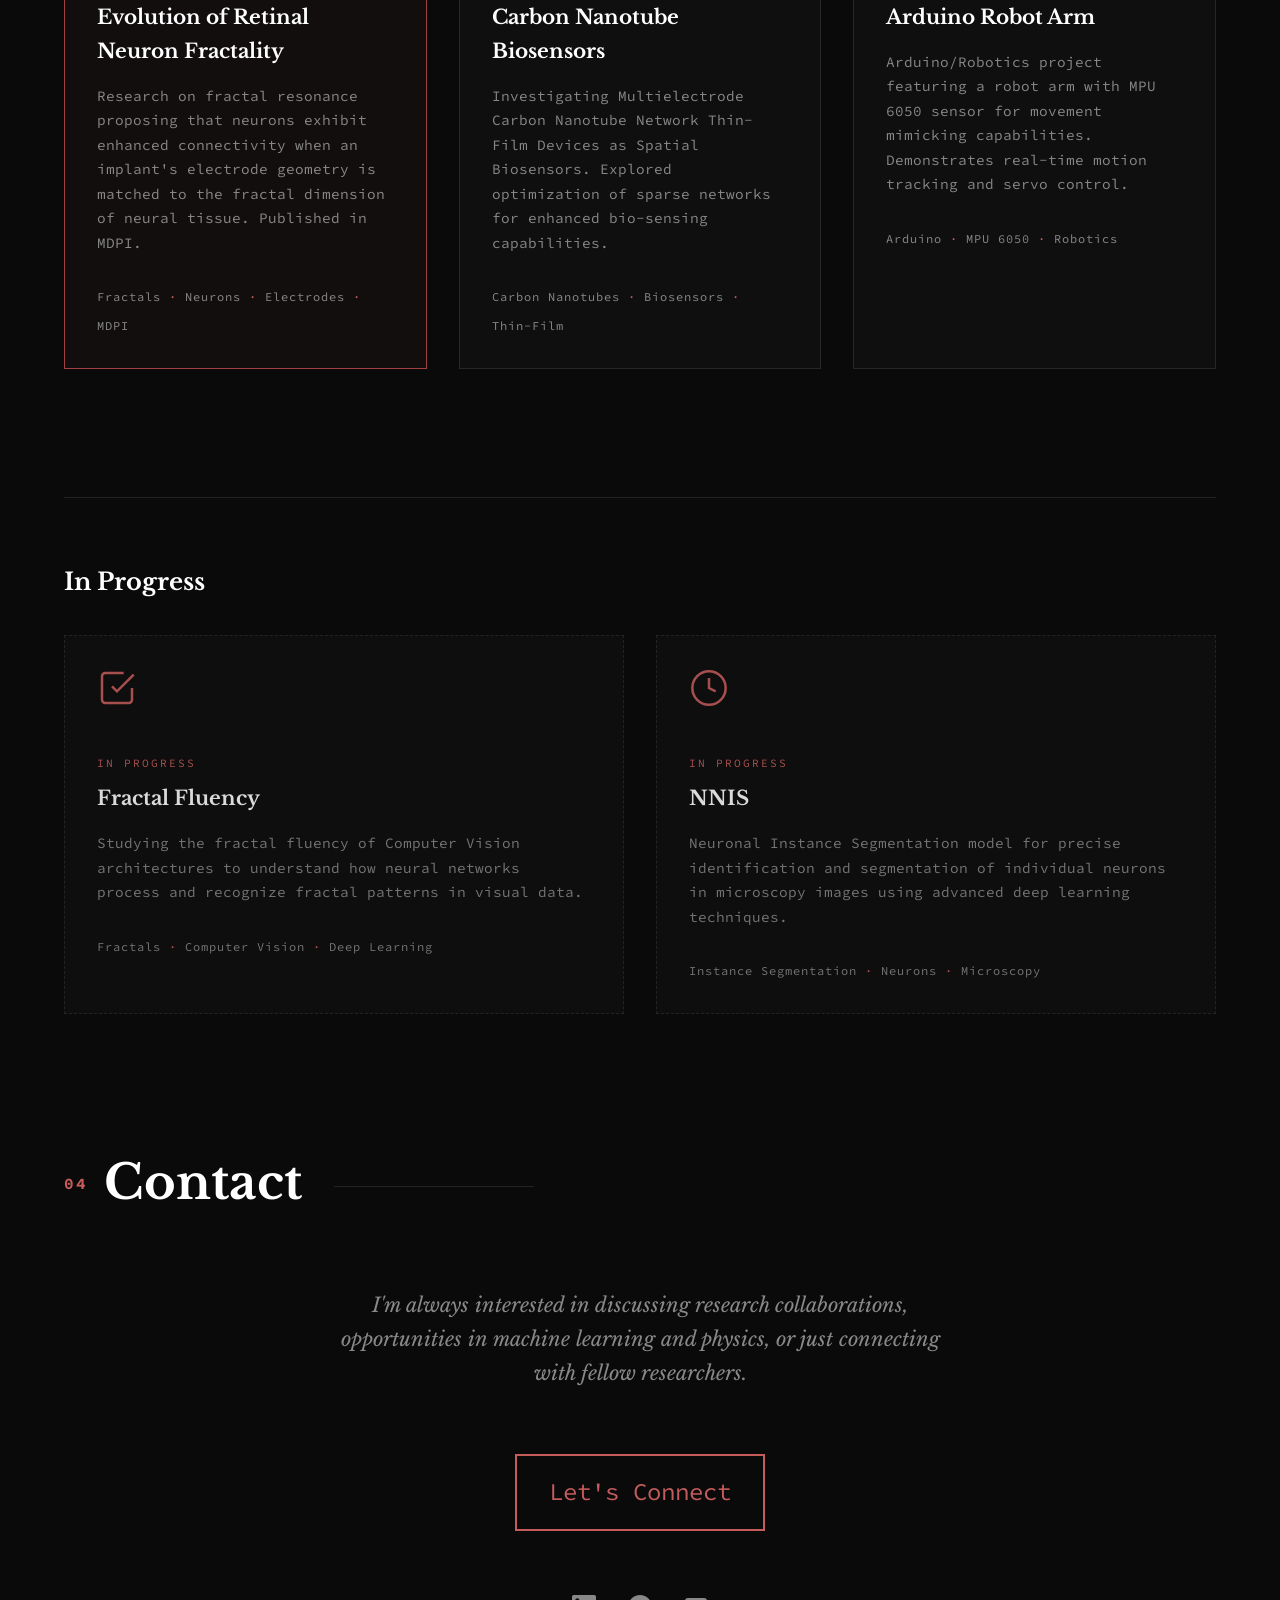
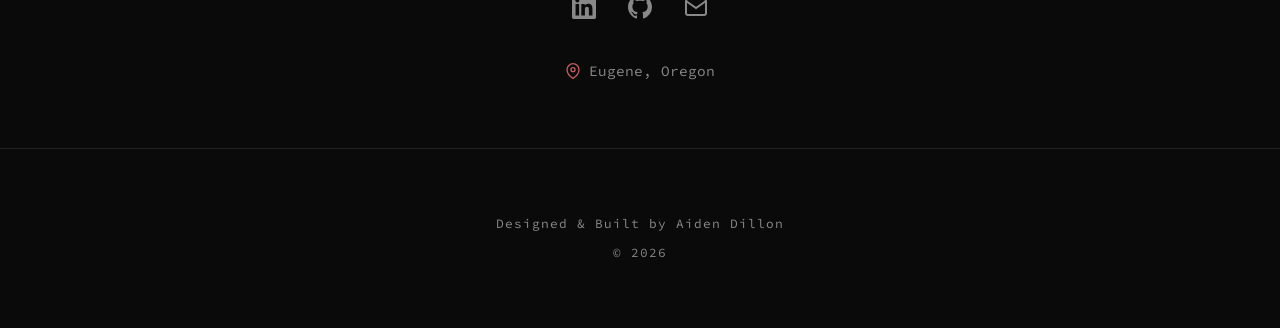
==== commit aba40b97: "formatting" ====
--- a/index.html
+++ b/index.html
@@ -30,14 +30,13 @@
         <header class="hero" id="home">
             <div class="hero-content">
                 <div class="hero-text">
-                    <p class="hero-greeting">Hello, I'm</p>
                     <h1 class="hero-name">Aiden Dillon</h1>
                     <div class="hero-tagline">
-                        <span class="tagline-static">Physics Ph.D. Candidate</span>
+                        <span class="tagline-static">Physics Ph.D. Candidate, University of Oregon</span>
                     </div>
                     <p class="hero-description">
                         Specializing in <span class="highlight">fractals</span>, <span class="highlight">computer vision</span>, 
-                        <span class="highlight">neurons</span> and <span class="highlight">electrode design</span> at the University of Oregon.
+                        <span class="highlight">neurons</span> and <span class="highlight">electrode design</span>.
                     </p>
                     <div class="hero-cta">
                         <a href="#projects" class="btn btn-primary">View Research</a>
@@ -313,6 +312,58 @@
                             <span>Arduino</span>
                             <span>MPU 6050</span>
                             <span>Robotics</span>
+                        </div>
+                    </article>
+                </div>
+
+                <!-- In Progress / Upcoming Section -->
+                <h3 class="subsection-title">In Progress</h3>
+                <div class="projects-grid">
+                    <article class="project-card upcoming">
+                        <div class="project-header">
+                            <div class="project-icon">
+                                <svg viewBox="0 0 24 24" fill="none" stroke="currentColor" stroke-width="1.5">
+                                    <path d="M9 11l3 3L22 4"/>
+                                    <path d="M21 12v7a2 2 0 01-2 2H5a2 2 0 01-2-2V5a2 2 0 012-2h11"/>
+                                </svg>
+                            </div>
+                            <div class="project-links">
+                            </div>
+                        </div>
+                        <span class="project-label">In Progress</span>
+                        <h3 class="project-title">Fractal Fluency</h3>
+                        <p class="project-description">
+                            Studying the fractal fluency of Computer Vision architectures to understand 
+                            how neural networks process and recognize fractal patterns in visual data.
+                        </p>
+                        <div class="project-tags">
+                            <span>Fractals</span>
+                            <span>Computer Vision</span>
+                            <span>Deep Learning</span>
+                        </div>
+                    </article>
+
+                    <article class="project-card upcoming">
+                        <div class="project-header">
+                            <div class="project-icon">
+                                <svg viewBox="0 0 24 24" fill="none" stroke="currentColor" stroke-width="1.5">
+                                    <circle cx="12" cy="12" r="10"/>
+                                    <path d="M12 6v6l4 2"/>
+                                </svg>
+                            </div>
+                            <div class="project-links">
+                            </div>
+                        </div>
+                        <span class="project-label">In Progress</span>
+                        <h3 class="project-title">NNIS</h3>
+                        <p class="project-description">
+                            Neuronal Instance Segmentation model for precise identification and segmentation 
+                            of individual neurons in microscopy images using advanced deep learning techniques.
+                        </p>
+                        <div class="project-tags">
+                            <span>Instance Segmentation</span>
+                            <span>Neurons</span>
+                            <span>Microscopy</span>
                         </div>
                     </article>
                 </div>
--- a/styles.css
+++ b/styles.css
@@ -158,11 +158,13 @@
    Hero Section
    =================================== */
 .hero {
-    min-height: 100vh;
+    min-height: auto;
     display: flex;
     flex-direction: column;
     justify-content: center;
-    padding: var(--spacing-xl) var(--spacing-lg);
+    padding: var(--spacing-lg) var(--spacing-lg);
+    padding-top: calc(var(--spacing-xl) + 60px);
+    padding-bottom: var(--spacing-md);
     position: relative;
 }
 
@@ -290,8 +292,8 @@
    Sections
    =================================== */
 .section {
-    padding: var(--spacing-xl) var(--spacing-lg);
-    min-height: 100vh;
+    padding: var(--spacing-lg) var(--spacing-lg);
+    min-height: auto;
     display: flex;
     align-items: center;
 }
@@ -637,6 +639,15 @@
     background: linear-gradient(90deg, var(--color-accent), var(--color-accent-light));
 }
 
+.project-card.upcoming {
+    border-style: dashed;
+    opacity: 0.85;
+}
+
+.project-card.upcoming:hover {
+    opacity: 1;
+}
+
 .project-title {
     font-family: var(--font-serif);
     font-size: 1.25rem;
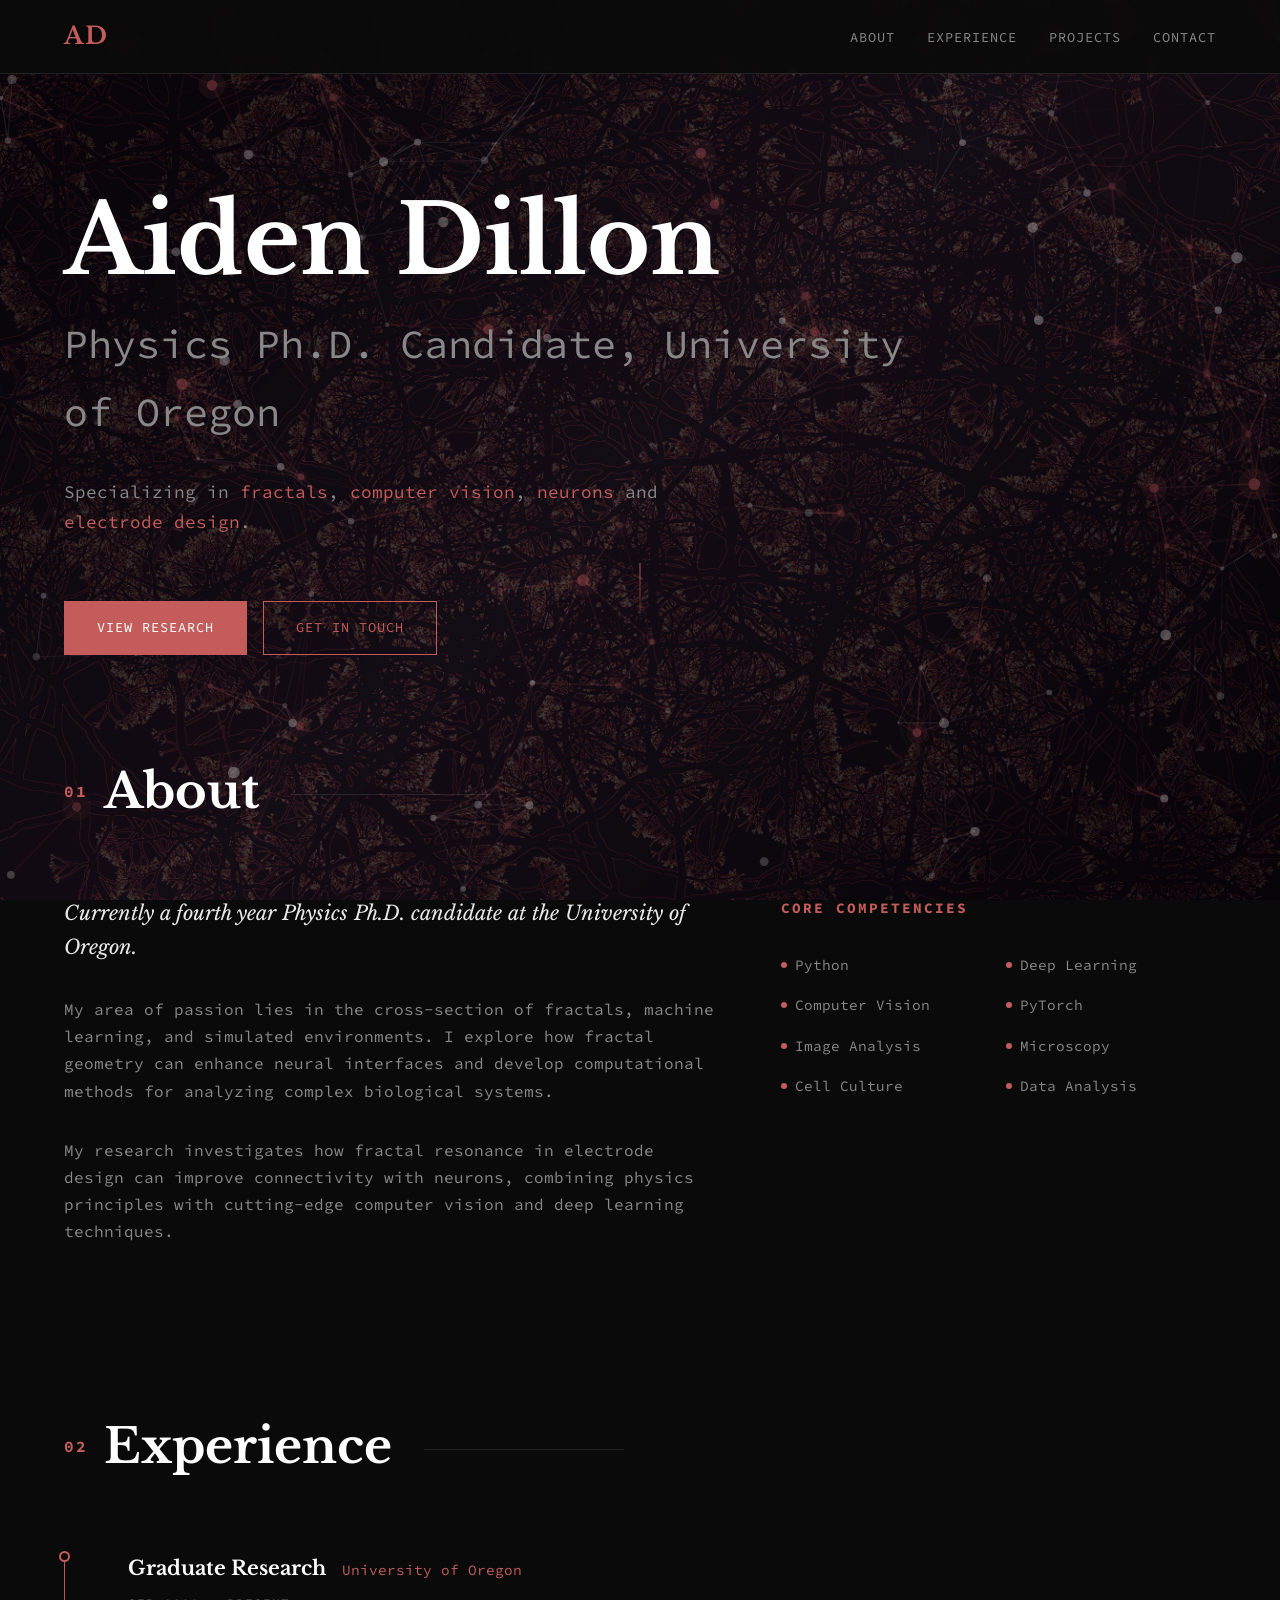
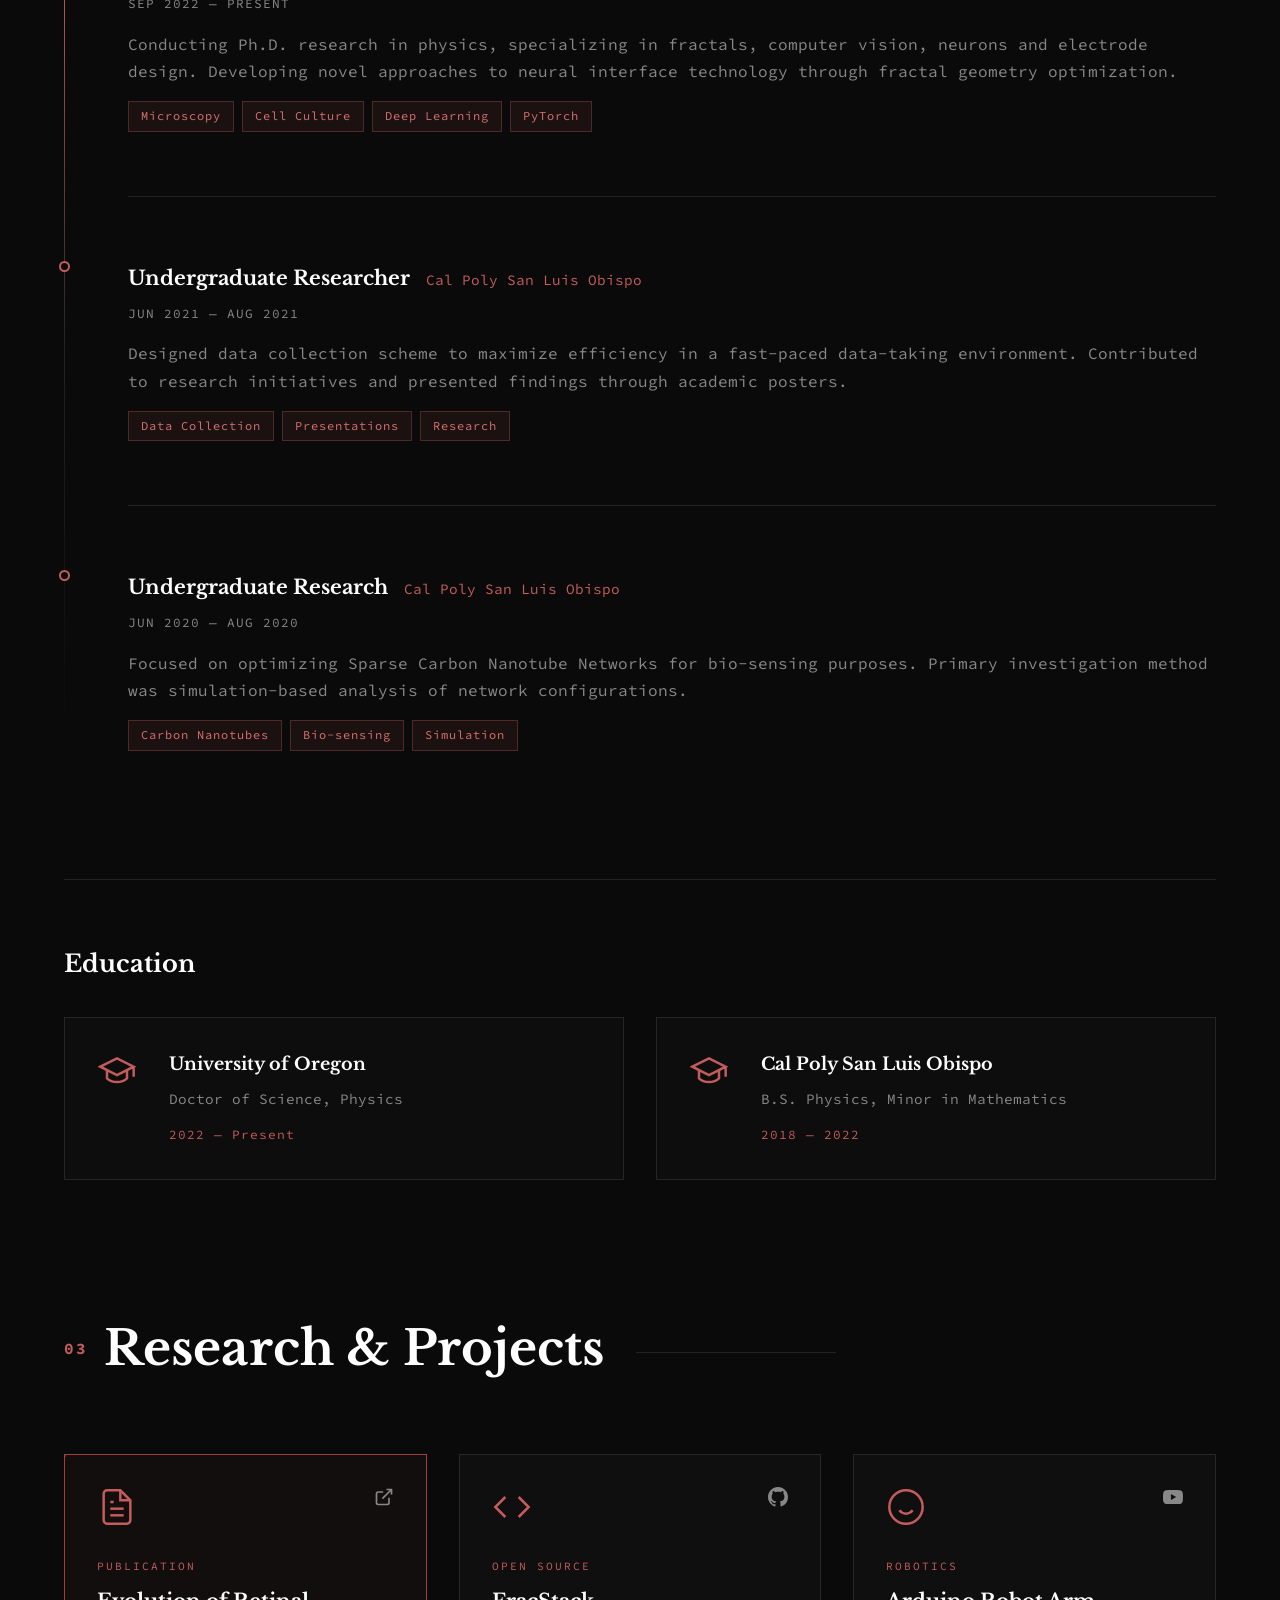
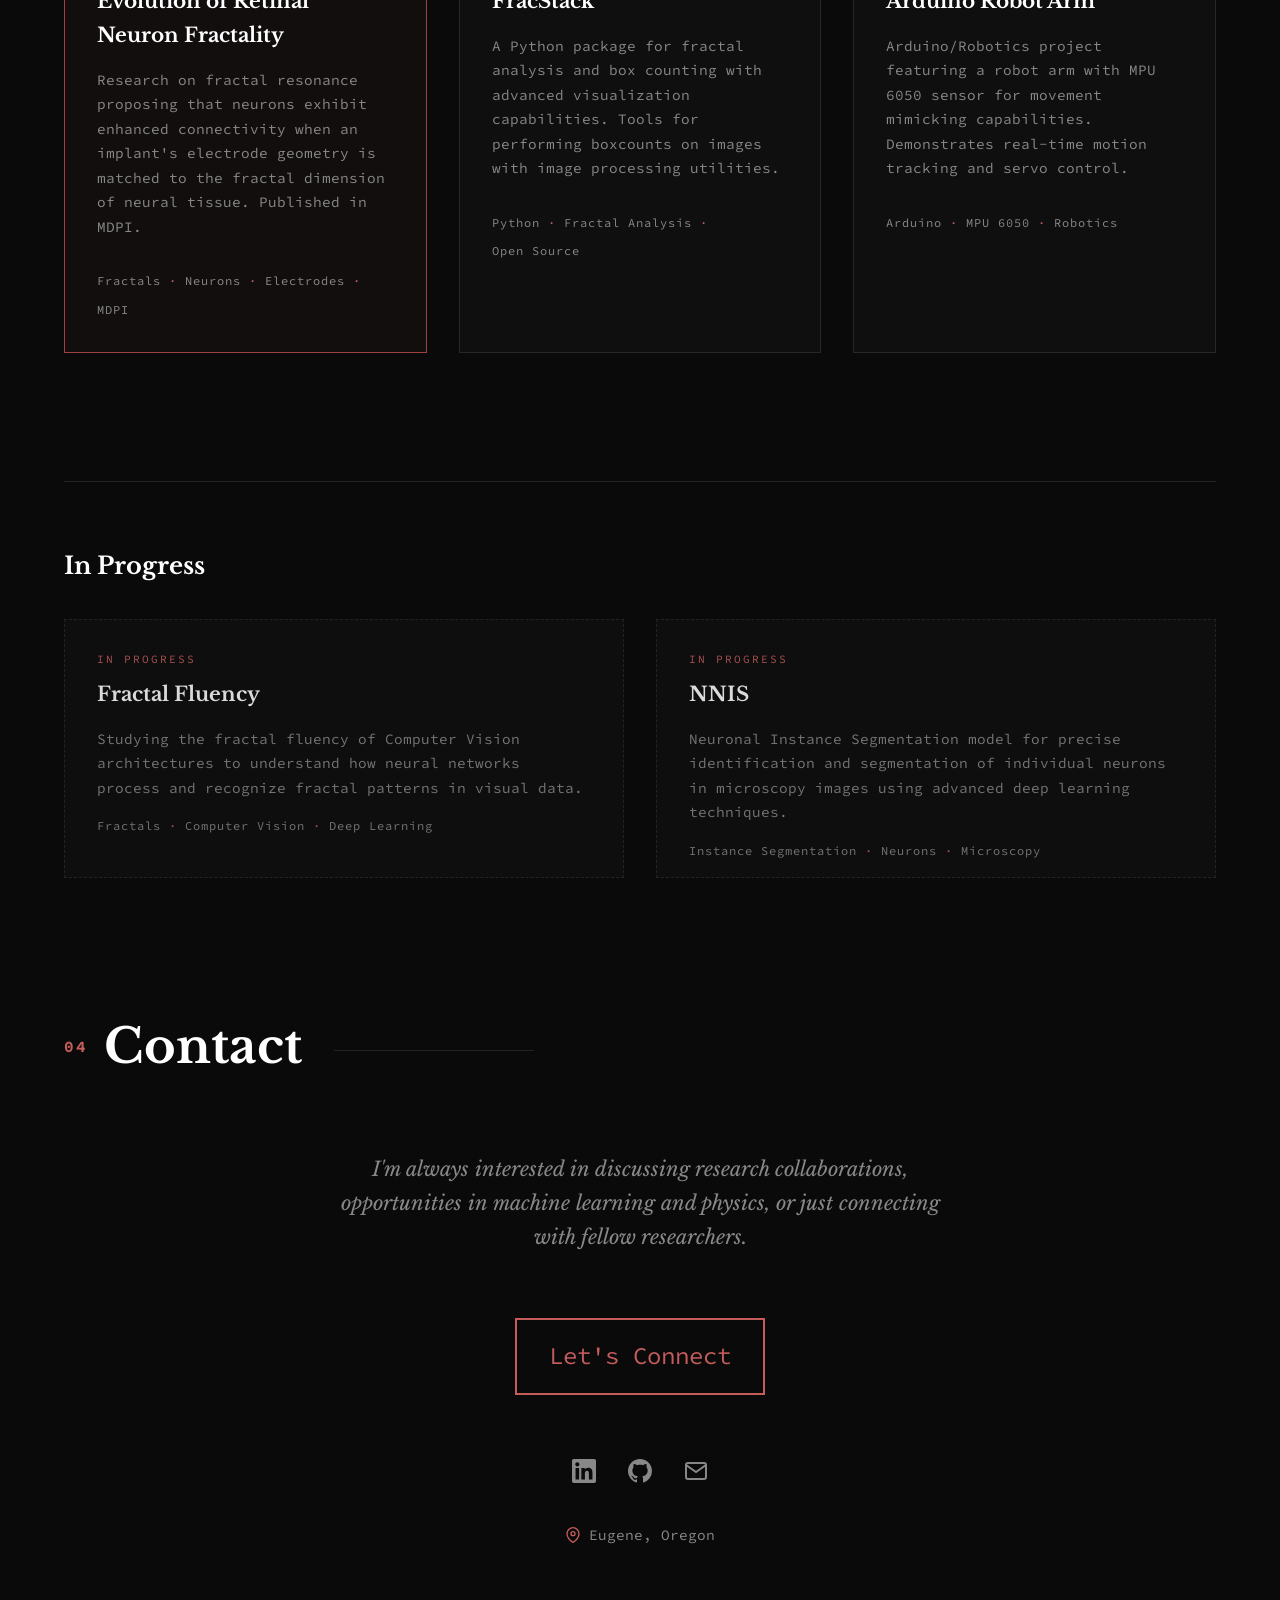
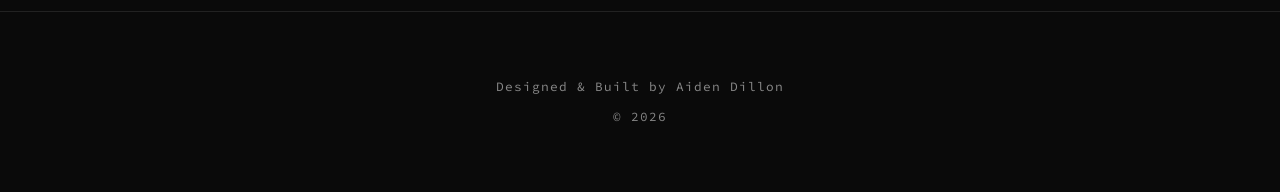
==== commit 078ccad3: "formatting" ====
--- a/index.html
+++ b/index.html
@@ -228,9 +228,11 @@
                         <div class="project-header">
                             <div class="project-icon">
                                 <svg viewBox="0 0 24 24" fill="none" stroke="currentColor" stroke-width="1.5">
-                                    <circle cx="12" cy="12" r="3"/>
-                                    <path d="M12 2v4m0 12v4M2 12h4m12 0h4"/>
-                                    <path d="M4.93 4.93l2.83 2.83m8.48 8.48l2.83 2.83M4.93 19.07l2.83-2.83m8.48-8.48l2.83-2.83"/>
+                                    <path d="M14 2H6a2 2 0 00-2 2v16a2 2 0 002 2h12a2 2 0 002-2V8z"/>
+                                    <polyline points="14 2 14 8 20 8"/>
+                                    <line x1="16" y1="13" x2="8" y2="13"/>
+                                    <line x1="16" y1="17" x2="8" y2="17"/>
+                                    <polyline points="10 9 9 9 8 9"/>
                                 </svg>
                             </div>
                             <div class="project-links">
@@ -260,29 +262,28 @@
                         <div class="project-header">
                             <div class="project-icon">
                                 <svg viewBox="0 0 24 24" fill="none" stroke="currentColor" stroke-width="1.5">
-                                    <path d="M14.7 6.3a1 1 0 000 1.4l1.6 1.6a1 1 0 001.4 0l3.77-3.77a6 6 0 01-7.94 7.94l-6.91 6.91a2.12 2.12 0 01-3-3l6.91-6.91a6 6 0 017.94-7.94l-3.76 3.76z"/>
+                                    <polyline points="16 18 22 12 16 6"/>
+                                    <polyline points="8 6 2 12 8 18"/>
                                 </svg>
                             </div>
                             <div class="project-links">
-                                <a href="#" aria-label="Document">
-                                    <svg viewBox="0 0 24 24" fill="none" stroke="currentColor" stroke-width="2">
-                                        <path d="M14 2H6a2 2 0 00-2 2v16a2 2 0 002 2h12a2 2 0 002-2V8z"/>
-                                        <polyline points="14 2 14 8 20 8"/>
+                                <a href="https://github.com/apdill/FracStack" target="_blank" rel="noopener noreferrer" aria-label="GitHub">
+                                    <svg viewBox="0 0 24 24" fill="currentColor">
+                                        <path d="M12 0C5.37 0 0 5.37 0 12c0 5.31 3.435 9.795 8.205 11.385.6.105.825-.255.825-.57 0-.285-.015-1.23-.015-2.235-3.015.555-3.795-.735-4.035-1.41-.135-.345-.72-1.41-1.23-1.695-.42-.225-1.02-.78-.015-.795.945-.015 1.62.87 1.845 1.23 1.08 1.815 2.805 1.305 3.495.99.105-.78.42-1.305.765-1.605-2.67-.3-5.46-1.335-5.46-5.925 0-1.305.465-2.385 1.23-3.225-.12-.3-.54-1.53.12-3.18 0 0 1.005-.315 3.3 1.23.96-.27 1.98-.405 3-.405s2.04.135 3 .405c2.295-1.56 3.3-1.23 3.3-1.23.66 1.65.24 2.88.12 3.18.765.84 1.23 1.905 1.23 3.225 0 4.605-2.805 5.625-5.475 5.925.435.375.81 1.095.81 2.22 0 1.605-.015 2.895-.015 3.3 0 .315.225.69.825.57A12.02 12.02 0 0024 12c0-6.63-5.37-12-12-12z"/>
                                     </svg>
                                 </a>
                             </div>
                         </div>
-                        <span class="project-label">Senior Thesis</span>
-                        <h3 class="project-title">Carbon Nanotube Biosensors</h3>
+                        <span class="project-label">Open Source</span>
+                        <h3 class="project-title">FracStack</h3>
                         <p class="project-description">
-                            Investigating Multielectrode Carbon Nanotube Network Thin-Film Devices as 
-                            Spatial Biosensors. Explored optimization of sparse networks for enhanced 
-                            bio-sensing capabilities.
+                            A Python package for fractal analysis and box counting with advanced visualization 
+                            capabilities. Tools for performing boxcounts on images with image processing utilities.
                         </p>
                         <div class="project-tags">
-                            <span>Carbon Nanotubes</span>
-                            <span>Biosensors</span>
-                            <span>Thin-Film</span>
+                            <span>Python</span>
+                            <span>Fractal Analysis</span>
+                            <span>Open Source</span>
                         </div>
                     </article>
 
@@ -290,7 +291,10 @@
                         <div class="project-header">
                             <div class="project-icon">
                                 <svg viewBox="0 0 24 24" fill="none" stroke="currentColor" stroke-width="1.5">
-                                    <path d="M12 2L2 7l10 5 10-5-10-5zM2 17l10 5 10-5M2 12l10 5 10-5"/>
+                                    <circle cx="12" cy="12" r="10"/>
+                                    <path d="M8 14s1.5 2 4 2 4-2 4-2"/>
+                                    <line x1="9" y1="9" x2="9.01" y2="9"/>
+                                    <line x1="15" y1="9" x2="15.01" y2="9"/>
                                 </svg>
                             </div>
                             <div class="project-links">
@@ -321,12 +325,6 @@
                 <div class="projects-grid">
                     <article class="project-card upcoming">
                         <div class="project-header">
-                            <div class="project-icon">
-                                <svg viewBox="0 0 24 24" fill="none" stroke="currentColor" stroke-width="1.5">
-                                    <path d="M9 11l3 3L22 4"/>
-                                    <path d="M21 12v7a2 2 0 01-2 2H5a2 2 0 01-2-2V5a2 2 0 012-2h11"/>
-                                </svg>
-                            </div>
                             <div class="project-links">
                             </div>
                         </div>
@@ -345,12 +343,6 @@
 
                     <article class="project-card upcoming">
                         <div class="project-header">
-                            <div class="project-icon">
-                                <svg viewBox="0 0 24 24" fill="none" stroke="currentColor" stroke-width="1.5">
-                                    <circle cx="12" cy="12" r="10"/>
-                                    <path d="M12 6v6l4 2"/>
-                                </svg>
-                            </div>
                             <div class="project-links">
                             </div>
                         </div>
--- a/styles.css
+++ b/styles.css
@@ -593,7 +593,7 @@
     display: flex;
     justify-content: space-between;
     align-items: flex-start;
-    margin-bottom: var(--spacing-md);
+    margin-bottom: var(--spacing-sm);
 }
 
 .project-icon svg {
@@ -642,10 +642,20 @@
 .project-card.upcoming {
     border-style: dashed;
     opacity: 0.85;
+    padding: var(--spacing-sm) var(--spacing-md);
 }
 
 .project-card.upcoming:hover {
     opacity: 1;
+}
+
+.project-card.upcoming .project-header {
+    margin-bottom: var(--spacing-xs);
+    min-height: 0;
+}
+
+.project-card.upcoming .project-description {
+    margin-bottom: var(--spacing-sm);
 }
 
 .project-title {
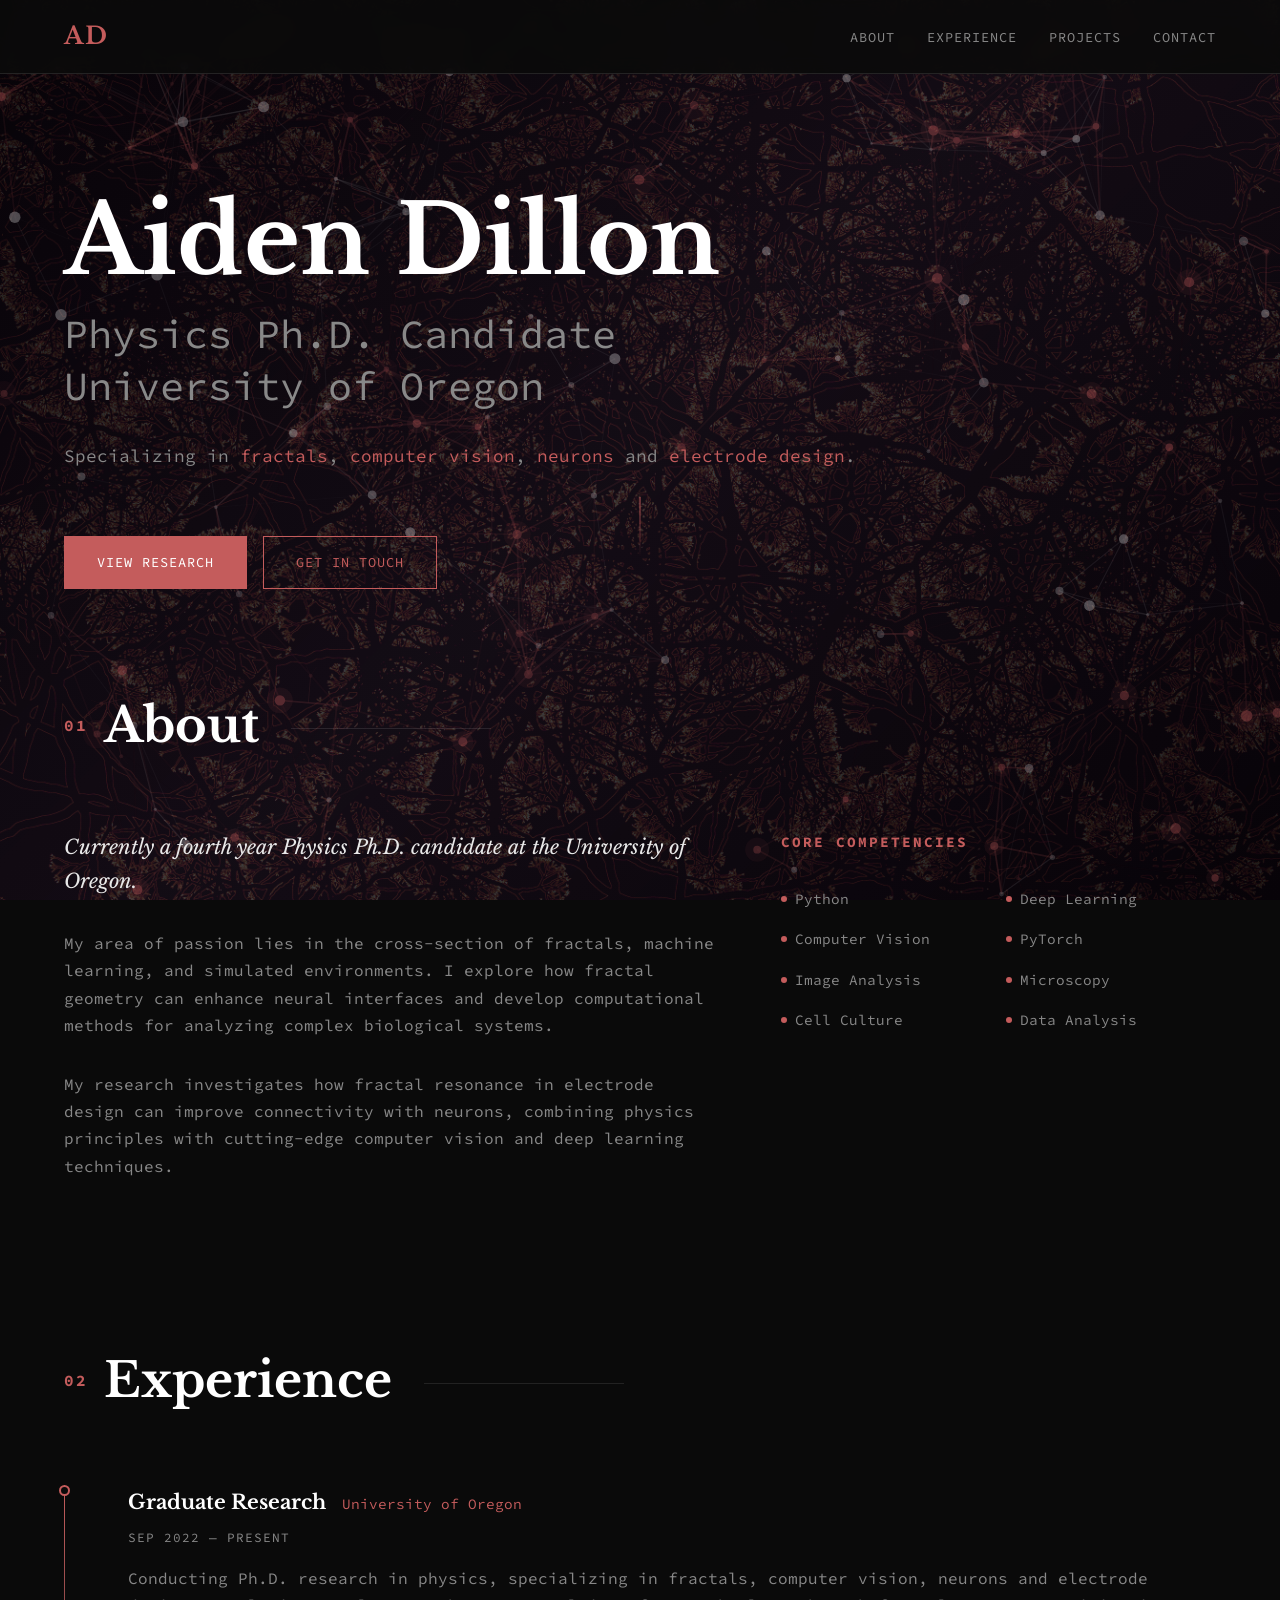
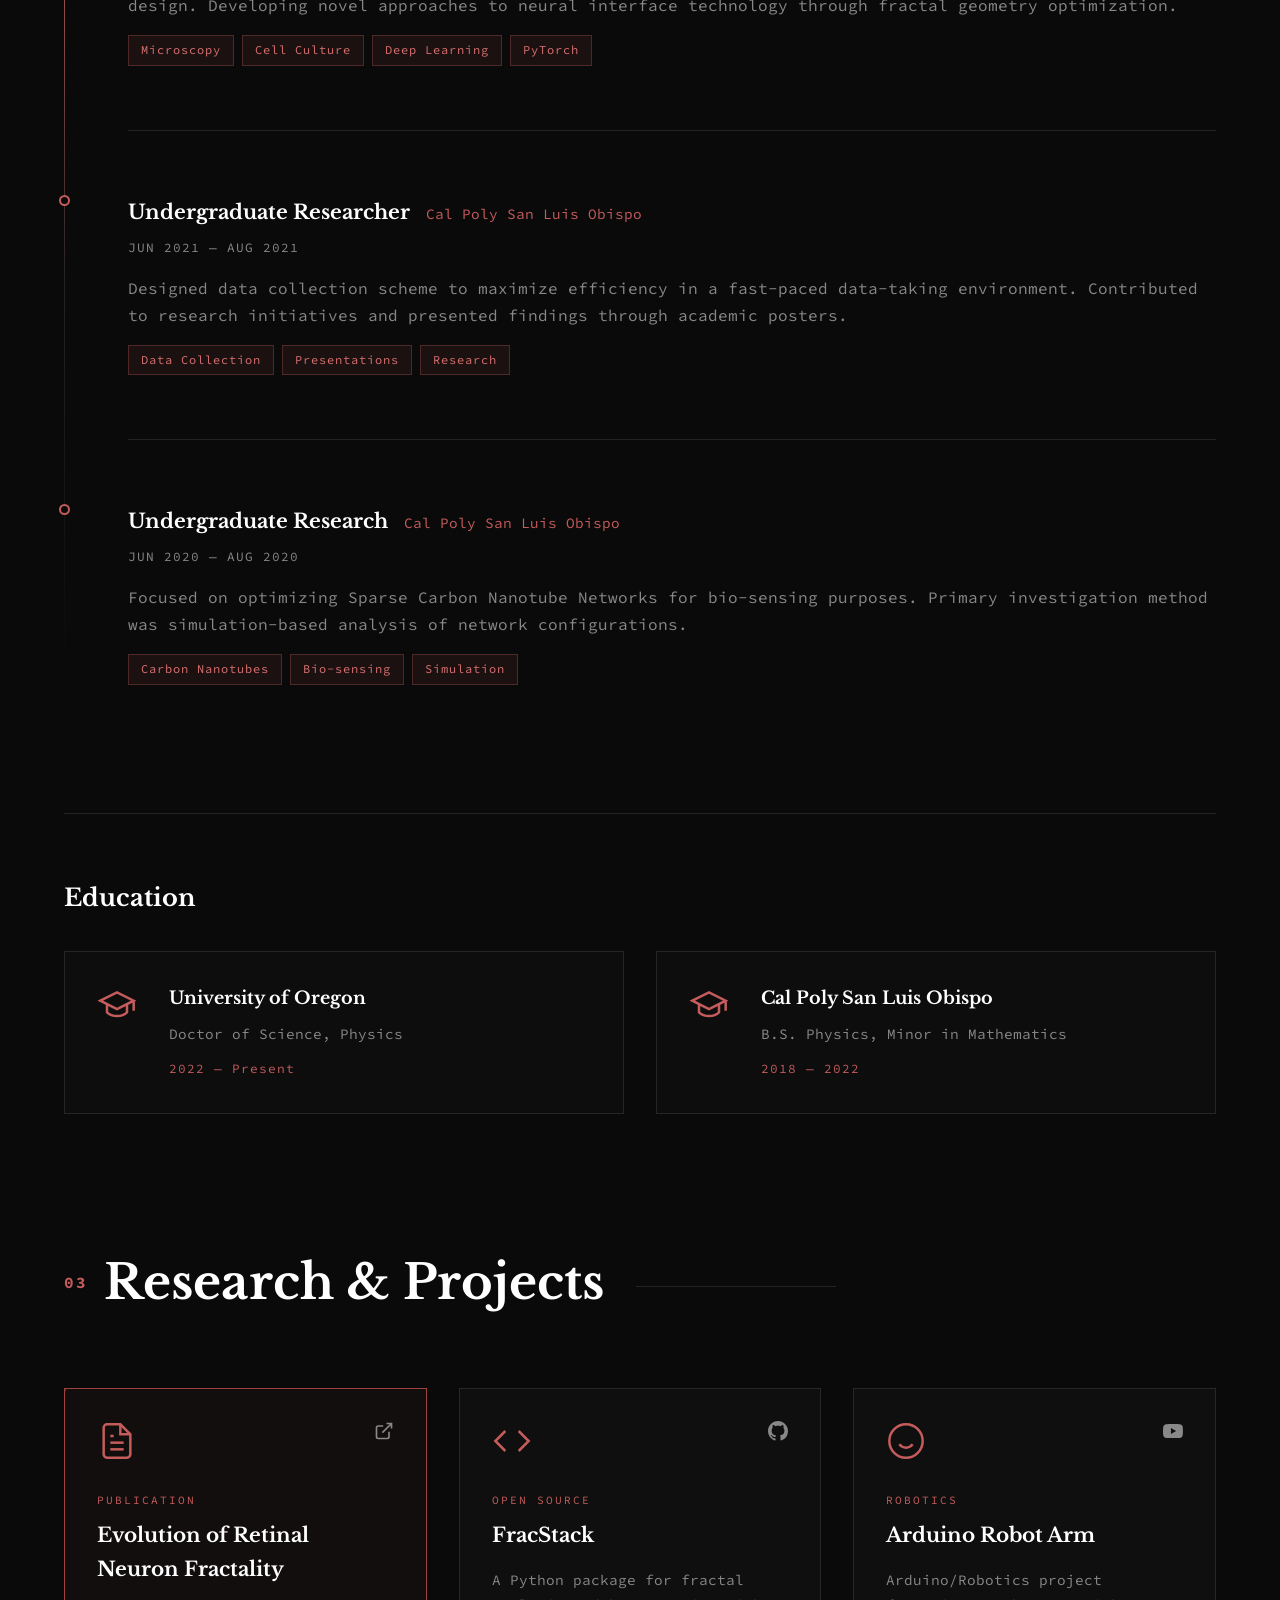
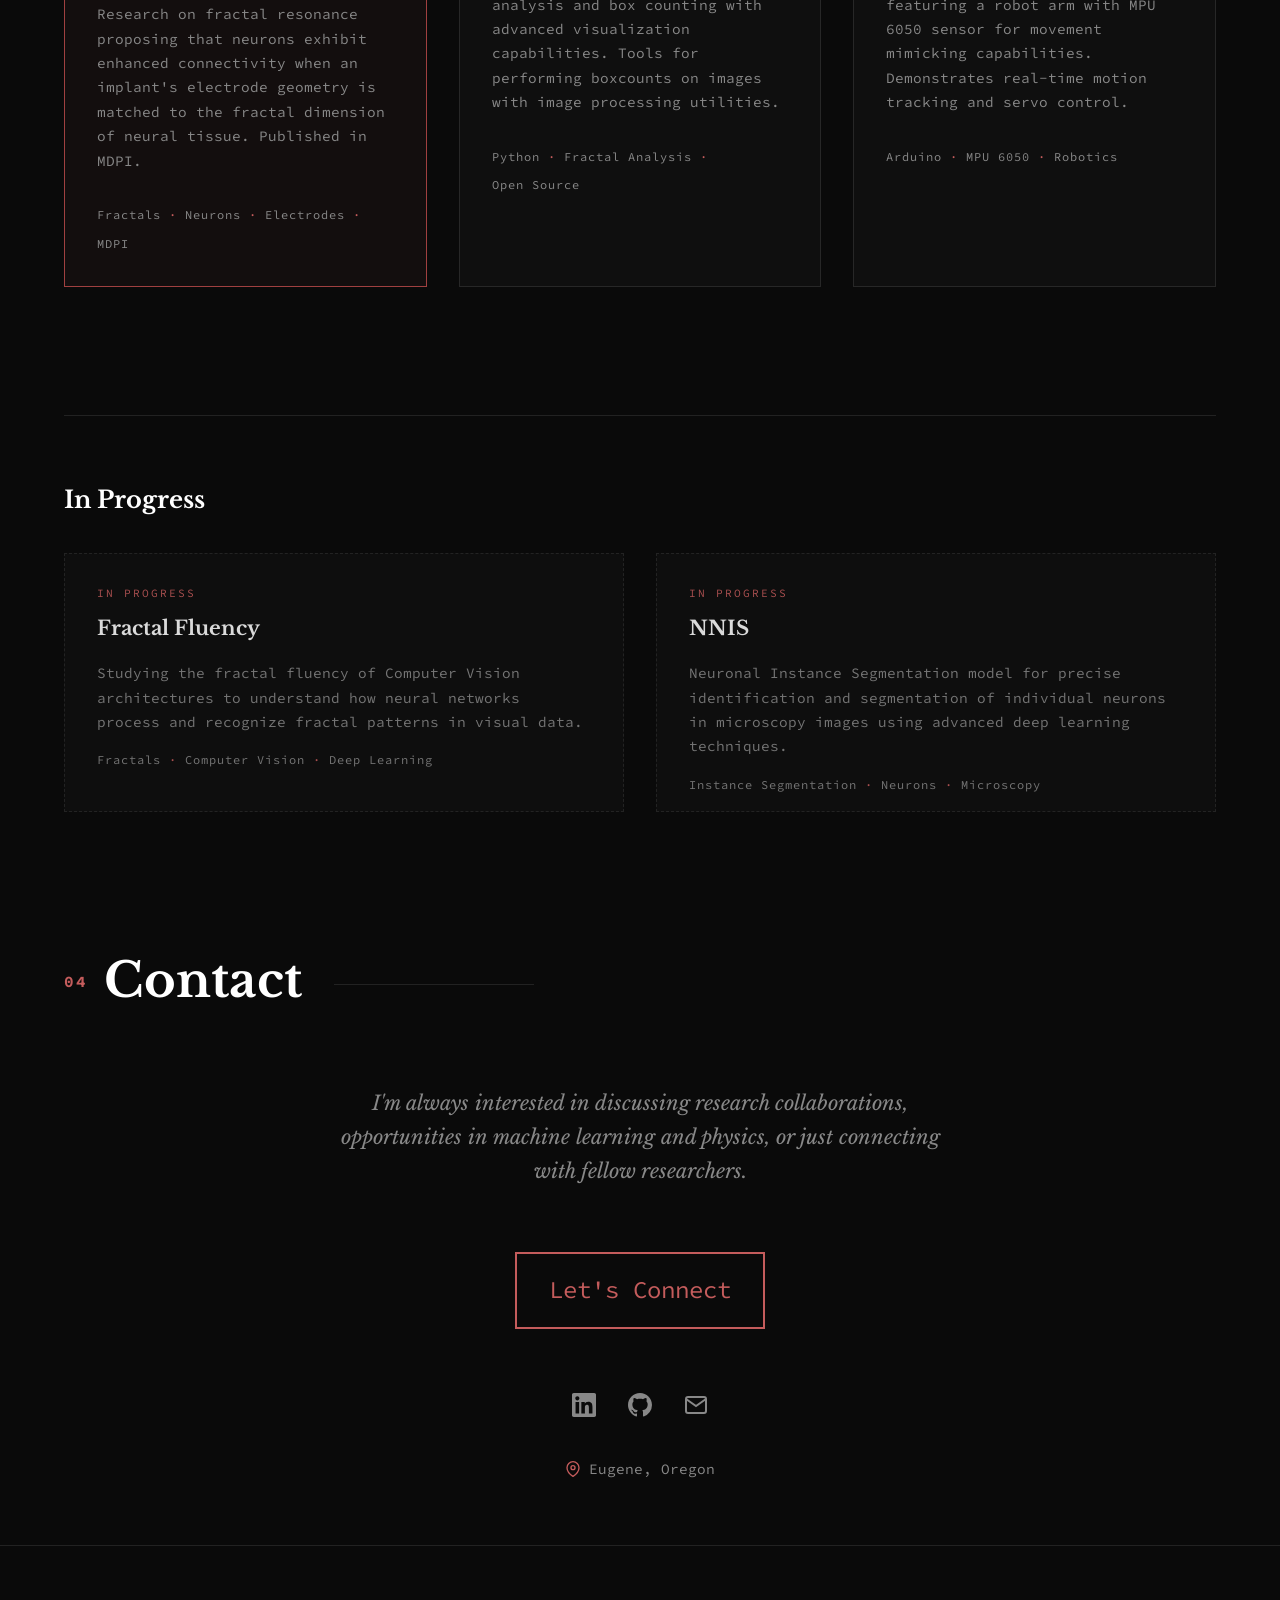
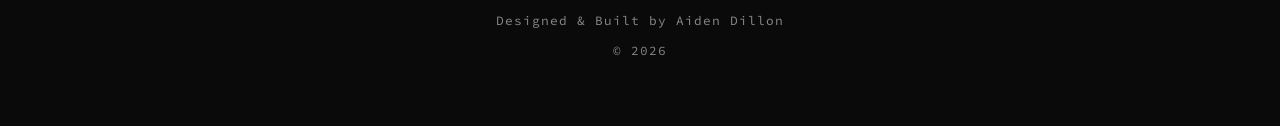
==== commit ef38ebc9: "pppush it real good" ====
--- a/index.html
+++ b/index.html
@@ -32,7 +32,8 @@
                 <div class="hero-text">
                     <h1 class="hero-name">Aiden Dillon</h1>
                     <div class="hero-tagline">
-                        <span class="tagline-static">Physics Ph.D. Candidate, University of Oregon</span>
+                        <div class="tagline-static">Physics Ph.D. Candidate</div>
+                        <div class="tagline-static">University of Oregon</div>
                     </div>
                     <p class="hero-description">
                         Specializing in <span class="highlight">fractals</span>, <span class="highlight">computer vision</span>, 
--- a/styles.css
+++ b/styles.css
@@ -169,7 +169,7 @@
 }
 
 .hero-content {
-    max-width: 900px;
+    max-width: 1000px;
 }
 
 .hero-greeting {
@@ -204,6 +204,15 @@
     opacity: 0;
 }
 
+.hero-tagline .tagline-static {
+    display: block;
+    line-height: 1.2;
+}
+
+.hero-tagline .tagline-static:first-child {
+    margin-bottom: 0.25rem;
+}
+
 .tagline-dynamic {
     color: var(--color-accent-light);
     font-style: italic;
@@ -212,7 +221,7 @@
 .hero-description {
     font-size: 1.1rem;
     color: var(--color-text-muted);
-    max-width: 600px;
+    max-width: 900px;
     margin-bottom: var(--spacing-lg);
     animation: fadeInUp 0.8s ease forwards;
     animation-delay: 0.8s;
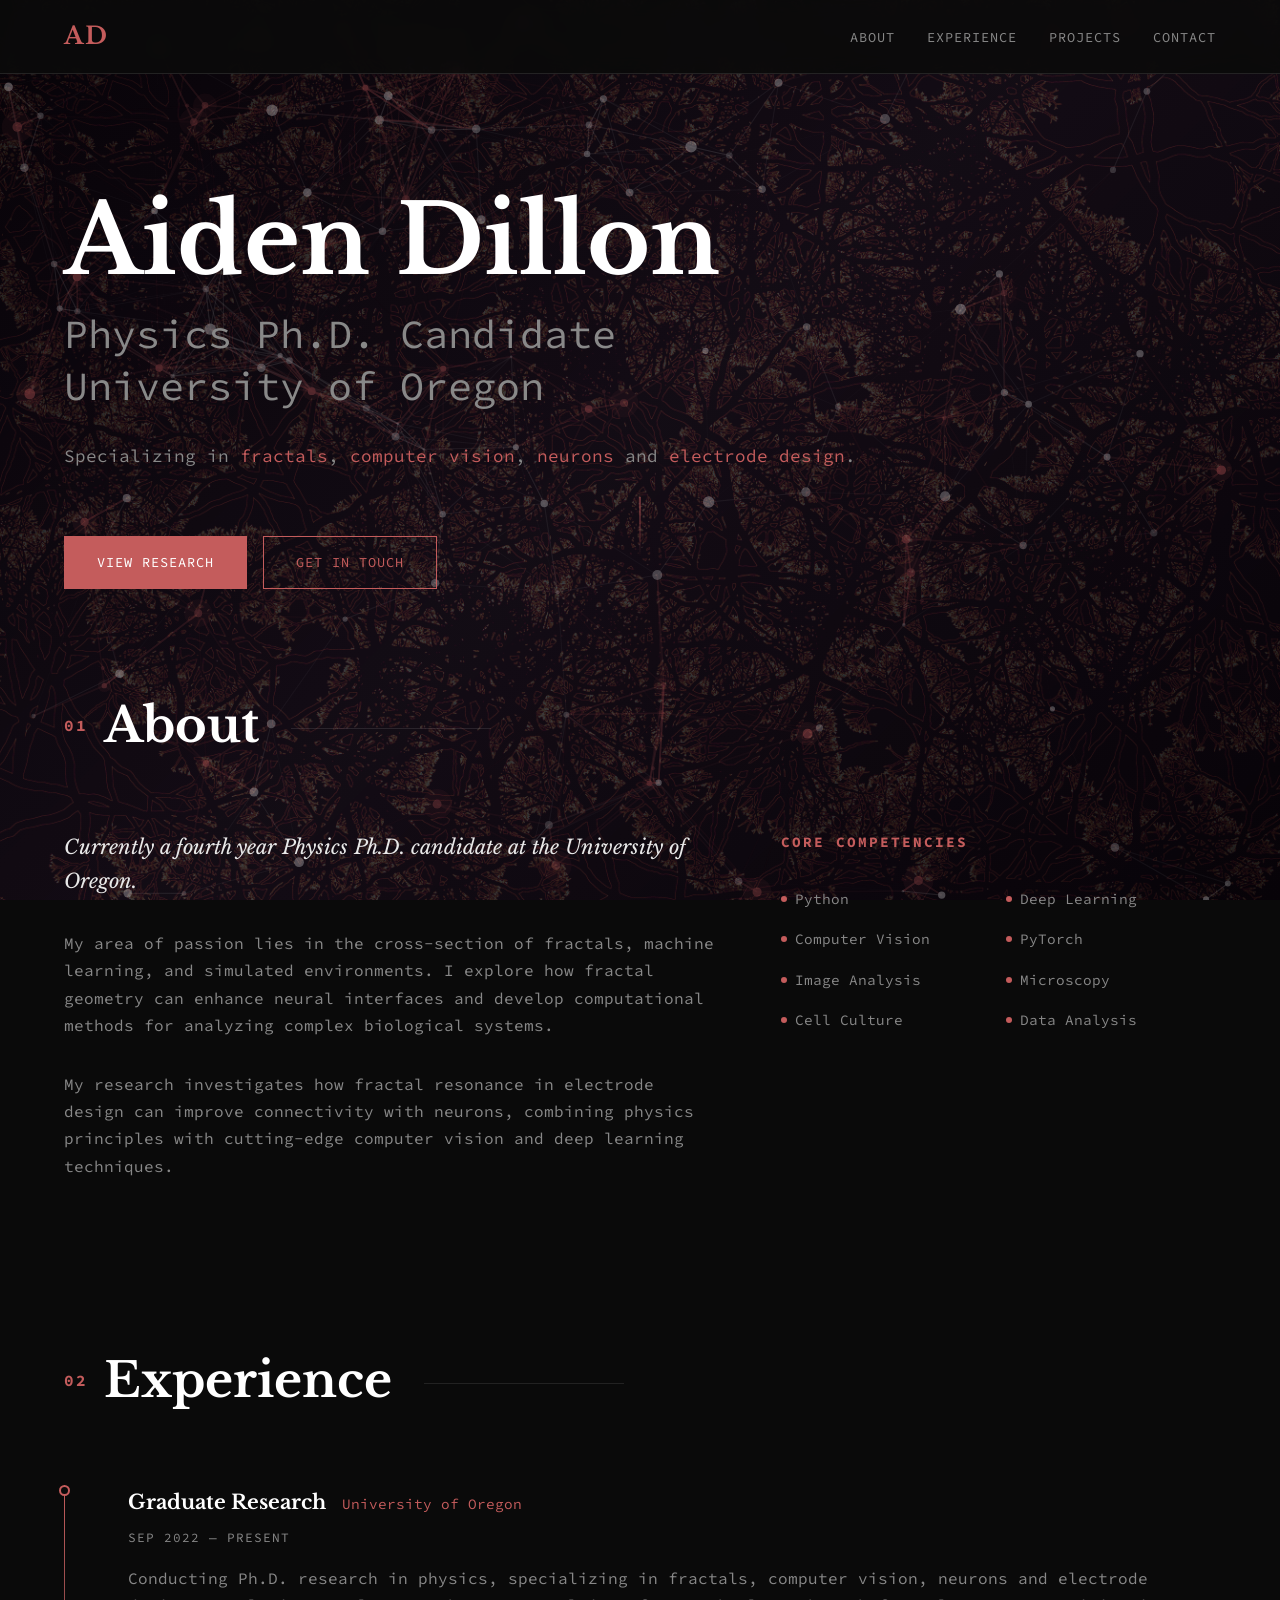
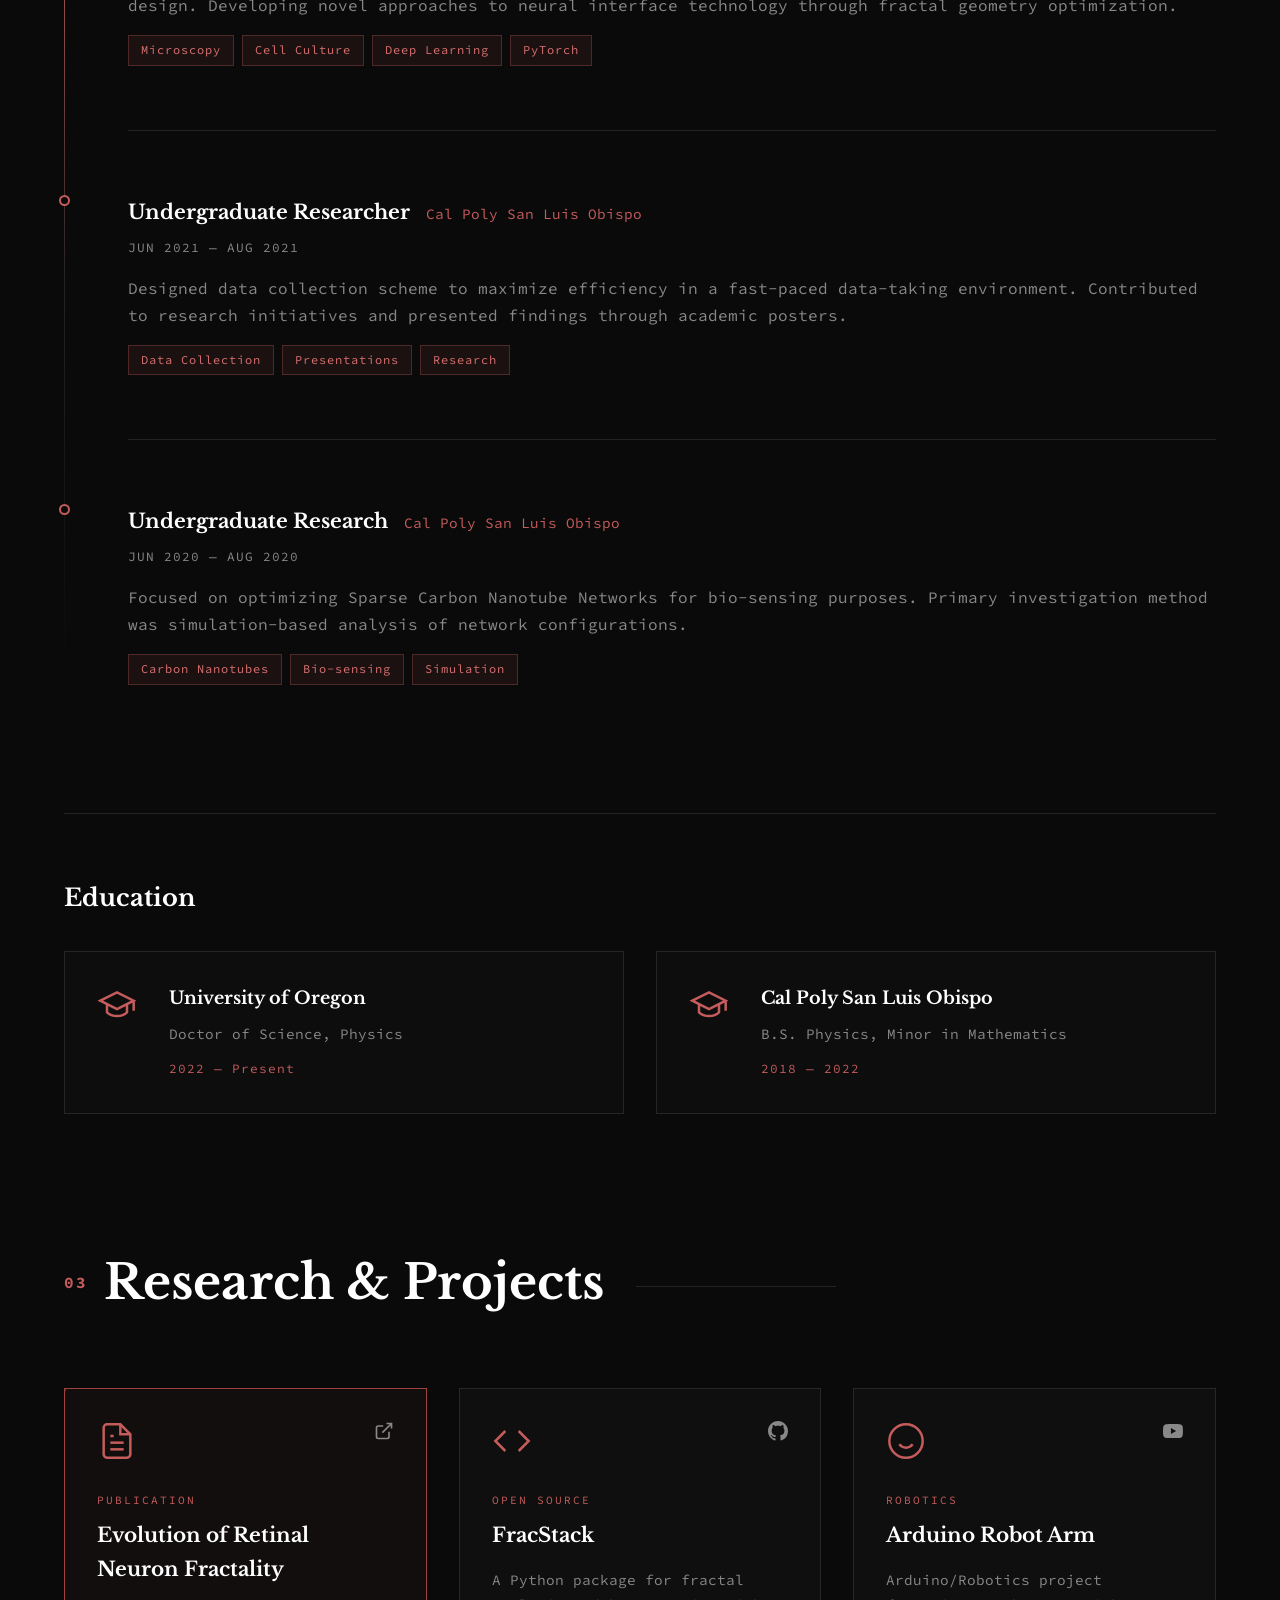
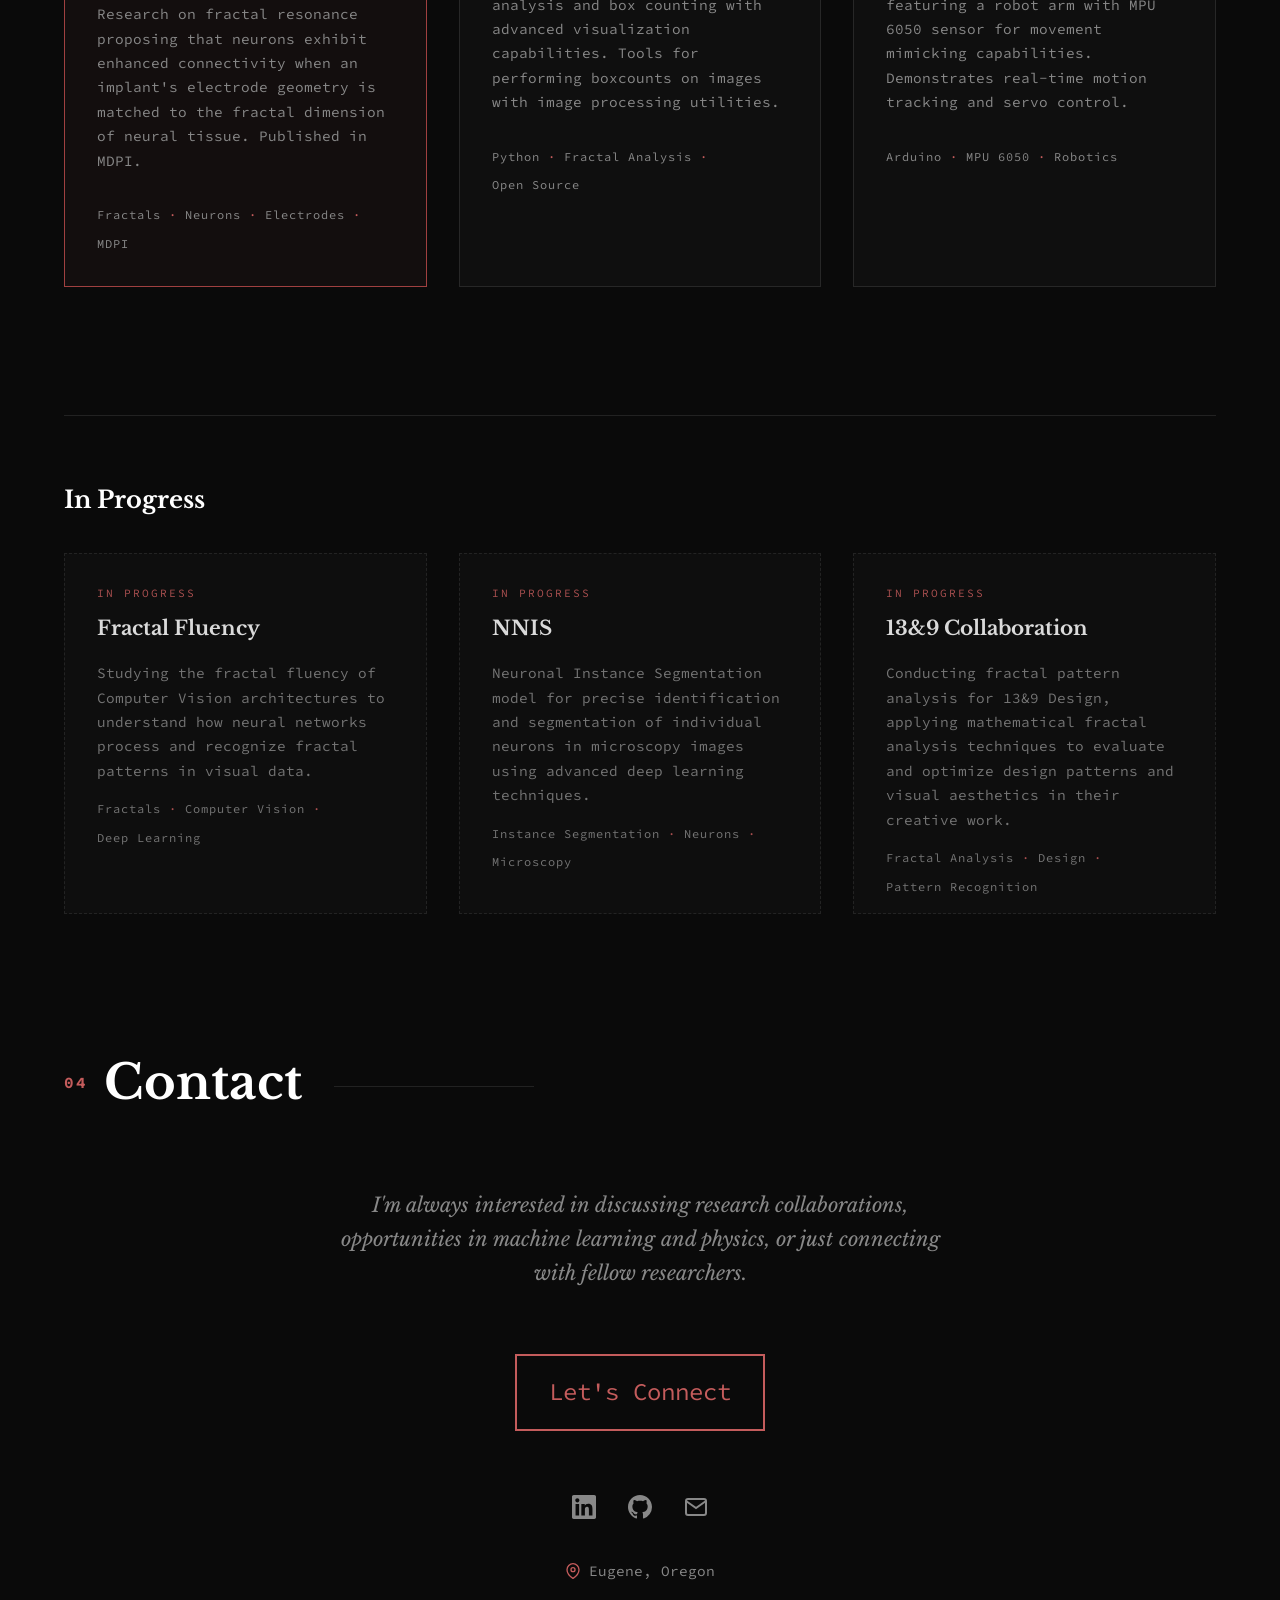
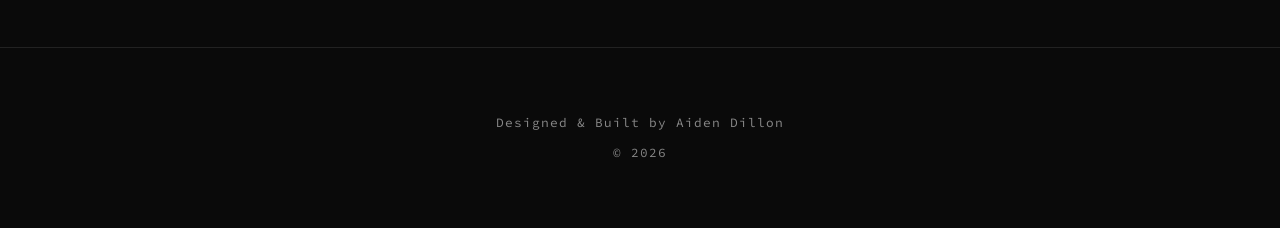
==== commit 9415a972: "pppush it real good" ====
--- a/index.html
+++ b/index.html
@@ -357,6 +357,25 @@
                             <span>Instance Segmentation</span>
                             <span>Neurons</span>
                             <span>Microscopy</span>
+                        </div>
+                    </article>
+
+                    <article class="project-card upcoming">
+                        <div class="project-header">
+                            <div class="project-links">
+                            </div>
+                        </div>
+                        <span class="project-label">In Progress</span>
+                        <h3 class="project-title">13&9 Collaboration</h3>
+                        <p class="project-description">
+                            Conducting fractal pattern analysis for 13&9 Design, applying mathematical 
+                            fractal analysis techniques to evaluate and optimize design patterns and 
+                            visual aesthetics in their creative work.
+                        </p>
+                        <div class="project-tags">
+                            <span>Fractal Analysis</span>
+                            <span>Design</span>
+                            <span>Pattern Recognition</span>
                         </div>
                     </article>
                 </div>
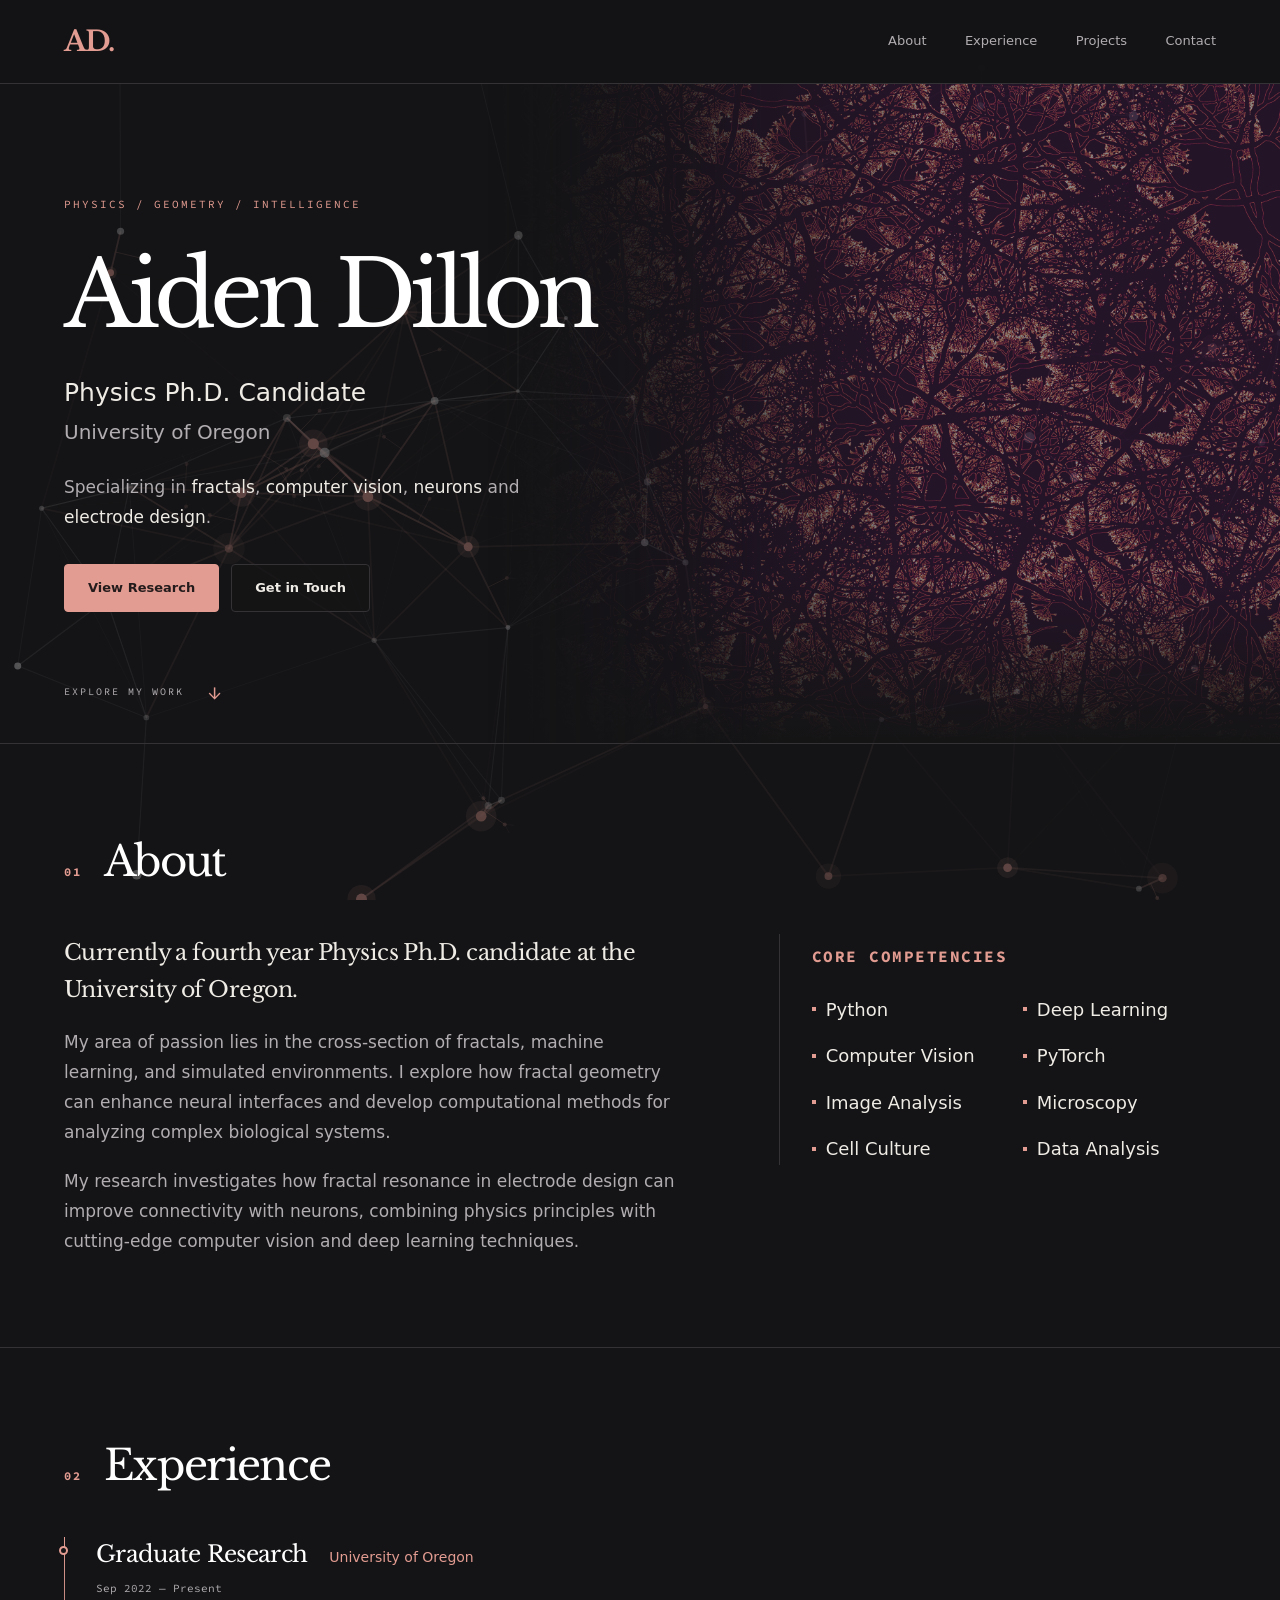
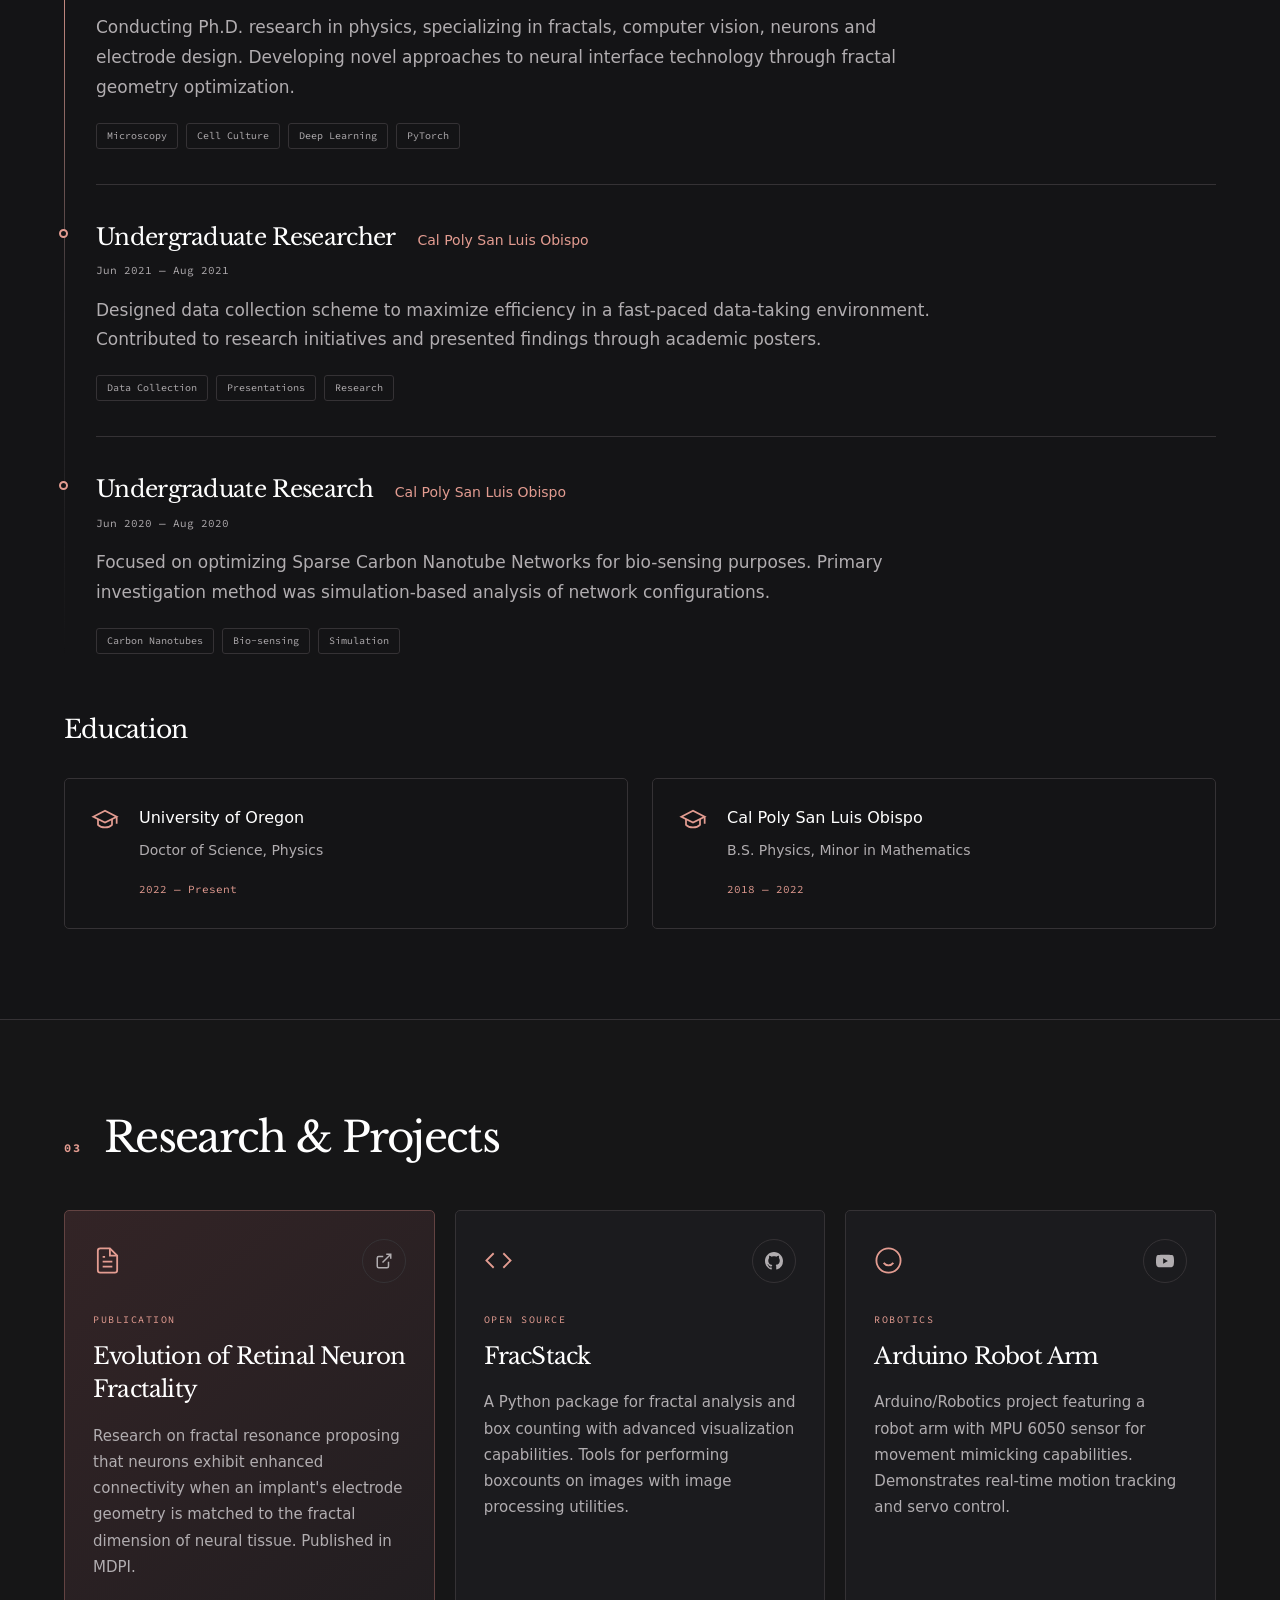
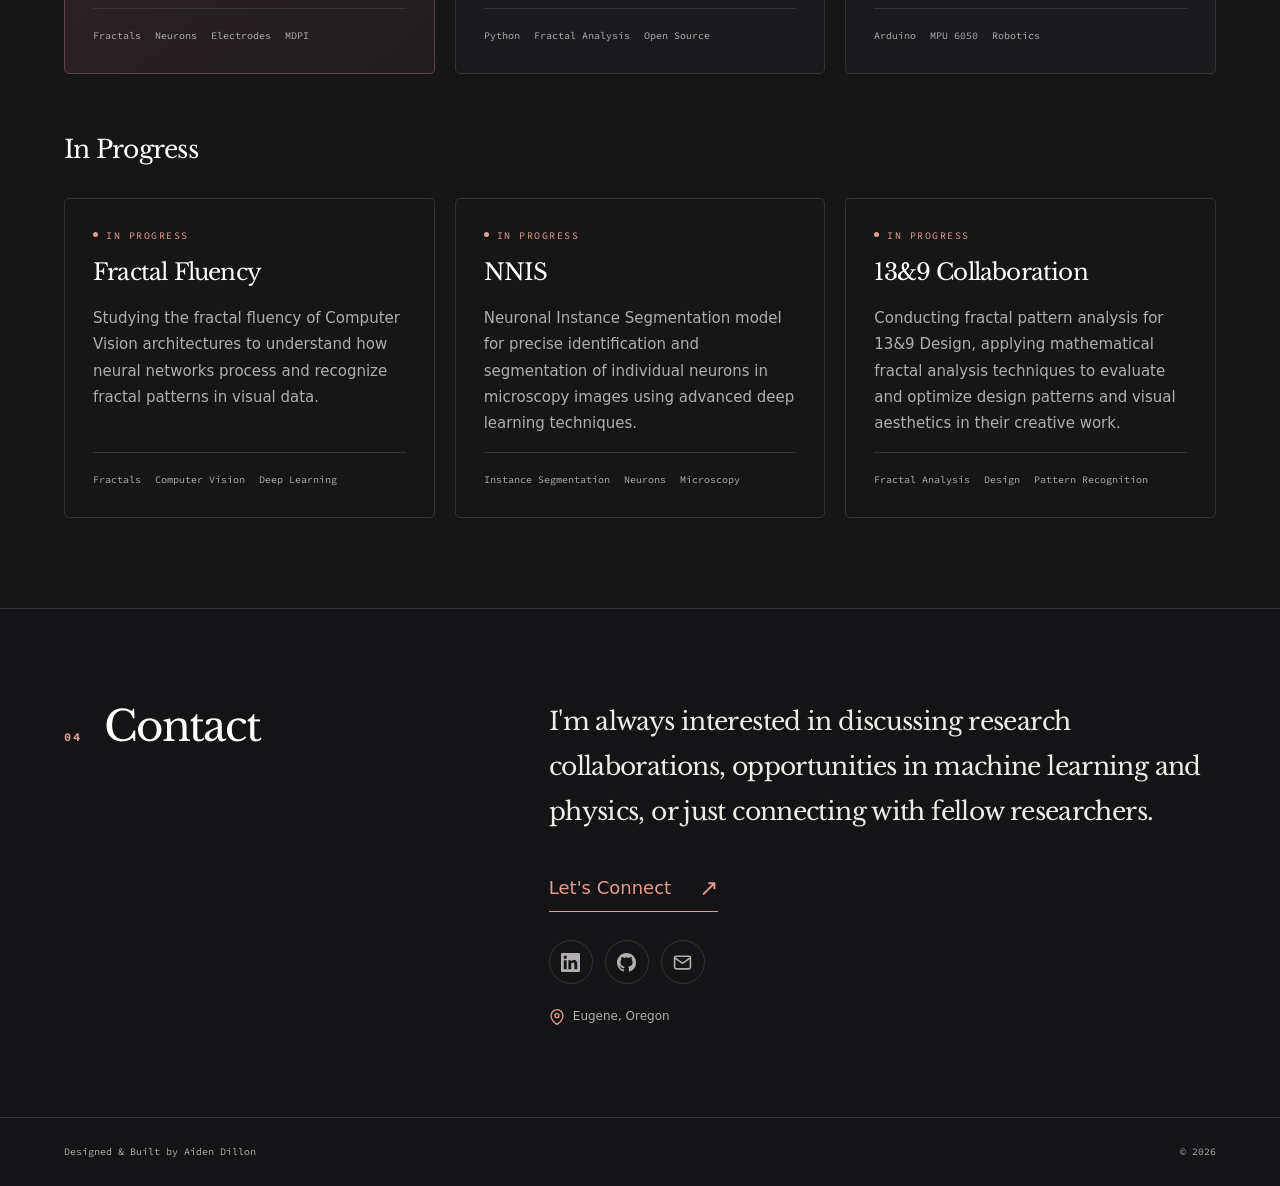
==== commit 9da2ce9e: "Refine portfolio layout, mobile styling, and interactive neuron background" ====
--- a/index.html
+++ b/index.html
@@ -5,19 +5,22 @@
     <meta name="viewport" content="width=device-width, initial-scale=1.0">
     <title>Aiden Dillon | Physics Ph.D. Candidate</title>
     <link rel="stylesheet" href="styles.css">
+    <link rel="stylesheet" href="refinements.css">
+    <meta name="description" content="Aiden Dillon, Physics Ph.D. candidate at the University of Oregon. Research in fractals, computer vision, neurons, and electrode design.">
     <link rel="preconnect" href="https://fonts.googleapis.com">
     <link rel="preconnect" href="https://fonts.gstatic.com" crossorigin>
     <link href="https://fonts.googleapis.com/css2?family=Libre+Baskerville:ital,wght@0,400;0,700;1,400&family=Source+Code+Pro:wght@300;400;500&display=swap" rel="stylesheet">
 </head>
 <body>
+    <a class="skip-link" href="#about">Skip to content</a>
     <!-- Fractal canvas overlay -->
-    <canvas id="fractal-canvas"></canvas>
+    <canvas id="fractal-canvas" aria-hidden="true"></canvas>
     
     <!-- Main content wrapper -->
     <div class="wrapper">
         <!-- Navigation -->
-        <nav class="navbar">
-            <div class="nav-brand">AD</div>
+        <nav class="navbar" aria-label="Main navigation">
+            <a class="nav-brand" href="#home" aria-label="Aiden Dillon home">AD.</a>
             <ul class="nav-links">
                 <li><a href="#about">About</a></li>
                 <li><a href="#experience">Experience</a></li>
@@ -28,8 +31,10 @@
 
         <!-- Hero Section -->
         <header class="hero" id="home">
+            <div class="hero-art" aria-hidden="true"></div>
             <div class="hero-content">
                 <div class="hero-text">
+                    <p class="eyebrow">Physics / Geometry / Intelligence</p>
                     <h1 class="hero-name">Aiden Dillon</h1>
                     <div class="hero-tagline">
                         <div class="tagline-static">Physics Ph.D. Candidate</div>
@@ -45,10 +50,9 @@
                     </div>
                 </div>
             </div>
-            <div class="scroll-indicator">
-                <div class="scroll-line"></div>
-            </div>
+            <a class="scroll-indicator" href="#about">Explore my work <span aria-hidden="true">↓</span></a>
         </header>
+        <main>
 
         <!-- About Section -->
         <section class="section about" id="about">
@@ -404,7 +408,7 @@
                                 <path d="M20.447 20.452h-3.554v-5.569c0-1.328-.027-3.037-1.852-3.037-1.853 0-2.136 1.445-2.136 2.939v5.667H9.351V9h3.414v1.561h.046c.477-.9 1.637-1.85 3.37-1.85 3.601 0 4.267 2.37 4.267 5.455v6.286zM5.337 7.433c-1.144 0-2.063-.926-2.063-2.065 0-1.138.92-2.063 2.063-2.063 1.14 0 2.064.925 2.064 2.063 0 1.139-.925 2.065-2.064 2.065zm1.782 13.019H3.555V9h3.564v11.452zM22.225 0H1.771C.792 0 0 .774 0 1.729v20.542C0 23.227.792 24 1.771 24h20.451C23.2 24 24 23.227 24 22.271V1.729C24 .774 23.2 0 22.222 0h.003z"/>
                             </svg>
                         </a>
-                        <a href="https://github.com/" target="_blank" rel="noopener noreferrer" aria-label="GitHub">
+                        <a href="https://github.com/apdill" target="_blank" rel="noopener noreferrer" aria-label="GitHub">
                             <svg viewBox="0 0 24 24" fill="currentColor">
                                 <path d="M12 0C5.37 0 0 5.37 0 12c0 5.31 3.435 9.795 8.205 11.385.6.105.825-.255.825-.57 0-.285-.015-1.23-.015-2.235-3.015.555-3.795-.735-4.035-1.41-.135-.345-.72-1.41-1.23-1.695-.42-.225-1.02-.78-.015-.795.945-.015 1.62.87 1.845 1.23 1.08 1.815 2.805 1.305 3.495.99.105-.78.42-1.305.765-1.605-2.67-.3-5.46-1.335-5.46-5.925 0-1.305.465-2.385 1.23-3.225-.12-.3-.54-1.53.12-3.18 0 0 1.005-.315 3.3 1.23.96-.27 1.98-.405 3-.405s2.04.135 3 .405c2.295-1.56 3.3-1.23 3.3-1.23.66 1.65.24 2.88.12 3.18.765.84 1.23 1.905 1.23 3.225 0 4.605-2.805 5.625-5.475 5.925.435.375.81 1.095.81 2.22 0 1.605-.015 2.895-.015 3.3 0 .315.225.69.825.57A12.02 12.02 0 0024 12c0-6.63-5.37-12-12-12z"/>
                             </svg>
@@ -427,6 +431,7 @@
             </div>
         </section>
 
+        </main>
         <!-- Footer -->
         <footer class="footer">
             <p>Designed & Built by Aiden Dillon</p>
--- a/refinements.css
+++ b/refinements.css
@@ -0,0 +1,145 @@
+/* Editorial refinement of the original dark, fractal-inspired identity. */
+:root {
+    color-scheme: dark;
+    --color-bg: #141416;
+    --color-text: #efebe5;
+    --color-text-muted: #b1adb0;
+    --color-accent: #e39c91;
+    --color-accent-light: #efb4aa;
+    --color-border: #353235;
+    --gutter: clamp(22px, 5vw, 80px);
+}
+html { scroll-padding-top: 110px; }
+body { background-image: none; font-family: system-ui, -apple-system, BlinkMacSystemFont, 'Segoe UI', sans-serif; font-size: 17px; line-height: 1.75; overflow-x: visible; }
+body::before { display: none; }
+a { text-decoration: none; }
+a:focus-visible { outline: 2px solid var(--color-accent); outline-offset: 6px; }
+.skip-link { position: fixed; top: 10px; left: 20px; padding: 12px 20px; background: var(--color-text); color: var(--color-bg); z-index: 2000; transform: translateY(-160%); }
+.skip-link:focus { transform: none; }
+.navbar { position: sticky; min-height: 84px; padding: 12px var(--gutter); background: rgb(20 20 22 / 94%); backdrop-filter: blur(16px); }
+.nav-brand { font-size: 28px; letter-spacing: -2px; }
+.nav-links { gap: clamp(16px, 3vw, 42px); }
+.nav-links a { display: flex; align-items: center; min-height: 44px; font-size: 13px; letter-spacing: 0; text-transform: none; }
+.hero { isolation: isolate; min-height: 660px; padding: 100px var(--gutter) 120px; overflow: hidden; border-bottom: 1px solid var(--color-border); }
+.hero-content { width: 100%; max-width: 1200px; margin: auto; }
+.hero-text { max-width: 720px; }
+.hero-art { position: absolute; z-index: -1; inset: 0 0 0 38%; background: linear-gradient(90deg, var(--color-bg), transparent 55%), linear-gradient(0deg, var(--color-bg), transparent 25%), url('wallp.png') center/cover; opacity: .6; mask-image: linear-gradient(90deg, transparent, black 35%); }
+#fractal-canvas { position: fixed; inset: 0; width: 100%; height: 100%; opacity: .38; pointer-events: none; }
+.eyebrow { font: 11px/1.7 var(--font-mono); color: var(--color-accent); text-transform: uppercase; letter-spacing: 2px; margin-bottom: 30px; }
+.hero-name { font-size: clamp(48px, 7.2vw, 98px); font-weight: 400; line-height: 1.15; letter-spacing: -.065em; margin-bottom: 25px; }
+.hero-tagline { font-size: clamp(18px, 2.3vw, 25px); line-height: 1.55; color: var(--color-text); margin-bottom: 0; }
+.hero-tagline .tagline-static { line-height: 1.55; }
+.tagline-static + .tagline-static { color: var(--color-text-muted); font-size: .8em; }
+.hero-description { max-width: 480px; margin: 25px 0 32px; font-size: 17px; }
+.highlight { color: var(--color-text); }
+.hero-name, .hero-tagline, .hero-description, .hero-cta, .scroll-indicator { animation: none; opacity: 1; }
+.hero-cta { flex-direction: row; flex-wrap: wrap; gap: 12px; }
+.btn { display: inline-flex; align-items: center; justify-content: center; min-height: 48px; padding: 11px 23px; font: 600 13px/1.6 system-ui, sans-serif; letter-spacing: 0; text-transform: none; border-radius: 4px; transition: background .2s, border-color .2s, transform .2s; }
+.btn-primary { color: #231b1c; }
+.btn-primary:hover { color: #231b1c; box-shadow: none; }
+.btn-secondary { background: rgb(20 20 22 / 65%); border-color: var(--color-border); color: var(--color-text); }
+.scroll-indicator { bottom: 30px; left: max(var(--gutter), calc((100% - 1200px) / 2)); transform: none; display: flex; gap: 24px; align-items: center; min-height: 44px; font: 10px var(--font-mono); text-transform: uppercase; letter-spacing: 2px; color: var(--color-text-muted); }
+.scroll-indicator span { color: var(--color-accent); font-size: 22px; }
+.section { padding: 90px var(--gutter); }
+.section + .section { border-top: 1px solid var(--color-border); }
+.section-title { align-items: baseline; gap: 22px; margin-bottom: 45px; }
+.title-number { font-size: 12px; }
+.title-text { font-size: clamp(27px, 3.4vw, 42px); font-weight: 400; line-height: 1.3; letter-spacing: -.04em; }
+.title-text::after { display: none; }
+.about-grid { grid-template-columns: 1.4fr 1fr; gap: clamp(40px, 8vw, 110px); }
+.about-text p { margin-bottom: 20px; max-width: 65ch; }
+.about-text p:last-child { margin-bottom: 0; }
+.about-text .lead { font-size: 22px; line-height: 1.7; font-style: normal; letter-spacing: -.025em; }
+.about-skills { border-left: 1px solid var(--color-border); padding-left: 32px; }
+.about-skills h3 { font-size: 16px; letter-spacing: 1.5px; margin: 8px 0 24px; }
+.skills-grid { grid-template-columns: repeat(2, minmax(0, 1fr)); gap: 15px 18px; }
+.skill-item { gap: 10px; font-size: 18px; color: var(--color-text); }
+.skill-bullet { flex: 0 0 4px; height: 4px; border-radius: 0; }
+.timeline { padding-left: 32px; }
+.timeline-item { padding-bottom: 35px; margin-bottom: 35px; border-bottom: 1px solid var(--color-border); }
+.timeline-item:last-child { border: 0; }
+.timeline-marker { left: -37px; top: 9px; width: 9px; height: 9px; }
+.timeline-header { gap: 8px 22px; }
+.timeline-header h3 { font-size: 23px; font-weight: 400; line-height: 1.5; letter-spacing: -.03em; }
+.timeline-company { font-size: 14px; }
+.timeline-date { margin: 8px 0 16px; font: 11px/1.6 var(--font-mono); letter-spacing: 0; text-transform: none; }
+.timeline-content p { max-width: 80ch; margin-bottom: 20px; }
+.tag { border-color: var(--color-border); background: transparent; border-radius: 3px; padding: 3px 10px; font: 10px/1.8 var(--font-mono); letter-spacing: 0; color: var(--color-text-muted); }
+.subsection-title { font-size: 25px; font-weight: 400; margin: 54px 0 26px; padding: 0; border: 0; letter-spacing: -.03em; }
+.education-grid { grid-template-columns: repeat(2, minmax(0, 1fr)); gap: 24px; }
+.education-item { gap: 20px; padding: 26px; background: transparent; border-radius: 5px; }
+.education-icon svg { width: 28px; height: 28px; }
+.education-details h4 { font: 500 16px/1.6 system-ui, sans-serif; }
+.education-details .degree { font-size: 14px; margin: 5px 0 10px; }
+.education-date { font: 11px var(--font-mono); letter-spacing: 0; }
+.projects { background: rgb(23 23 25 / 70%); }
+.projects-grid { grid-template-columns: repeat(3, minmax(0, 1fr)); gap: 20px; }
+.project-card { display: flex; flex-direction: column; min-width: 0; background: #1b1b1e; padding: 28px; border-radius: 5px; transition: border-color .2s, transform .2s; }
+.project-card::before { display: none; }
+.project-card:hover { transform: none; box-shadow: none; border-color: var(--color-border); }
+.project-card:has(a):hover { border-color: #8c6663; transform: translateY(-3px); }
+.project-card.featured { background: linear-gradient(140deg, #332426, #201d20); border-color: #634342; }
+.project-header { align-items: center; margin-bottom: 28px; }
+.project-icon svg { display: block; width: 29px; height: 29px; }
+.project-links a { display: inline-flex; align-items: center; justify-content: center; width: 44px; height: 44px; border: 1px solid var(--color-border); border-radius: 50%; }
+.project-links svg { width: 18px; height: 18px; }
+.project-label { font: 10px/1.7 var(--font-mono); letter-spacing: 1.5px; margin-bottom: 12px; }
+.project-title { font-size: 23px; font-weight: 400; line-height: 1.45; letter-spacing: -.035em; margin-bottom: 16px; }
+.project-description { font-size: 15px; margin-bottom: 28px; }
+.project-tags { margin-top: auto; padding-top: 18px; border-top: 1px solid var(--color-border); gap: 6px 14px; }
+.project-tags span { font: 10px/1.8 var(--font-mono); letter-spacing: 0; }
+.project-tags span:not(:last-child)::after { display: none; }
+.project-card.upcoming { background: transparent; padding: 28px; opacity: 1; border-style: solid; }
+.upcoming .project-header { display: none; }
+.upcoming .project-label::before { content: ''; display: inline-block; width: 5px; height: 5px; border-radius: 50%; background: var(--color-accent); margin-right: 8px; vertical-align: 2px; }
+.contact .section-content { display: grid; grid-template-columns: 1fr 1.5fr; gap: 40px; }
+.contact-content { max-width: 670px; text-align: left; margin: 0; }
+.contact-intro { font-size: clamp(19px, 2.1vw, 25px); line-height: 1.8; font-style: normal; letter-spacing: -.025em; margin-bottom: 30px; color: var(--color-text); }
+.contact-email { display: inline-flex; align-items: center; gap: 28px; min-height: 48px; font: 18px/1.5 system-ui, sans-serif; border: 0; border-bottom: 1px solid var(--color-accent); padding: 0; margin-bottom: 28px; }
+.contact-email::after { content: '↗'; font-size: 23px; }
+.contact-email:hover { background: transparent; color: var(--color-accent-light); box-shadow: none; }
+.social-links { justify-content: flex-start; gap: 12px; }
+.social-links a { display: flex; align-items: center; justify-content: center; width: 44px; height: 44px; border: 1px solid var(--color-border); border-radius: 50%; }
+.social-links svg { width: 19px; height: 19px; }
+.contact-location { justify-content: flex-start; font-size: 12px; margin-top: 22px; }
+.footer { display: flex; justify-content: space-between; flex-wrap: wrap; gap: 10px; padding: 25px var(--gutter); }
+.footer p { font: 10px/1.8 var(--font-mono); letter-spacing: 0; }
+.footer-year { margin: 0; }
+@media (max-width: 950px) {
+    .projects-grid { grid-template-columns: repeat(2, minmax(0, 1fr)); }
+    .projects-grid .featured { grid-column: 1 / -1; }
+    .about-grid { grid-template-columns: 1.25fr 1fr; gap: 35px; }
+    .skills-grid { grid-template-columns: 1fr; }
+    .education-item { padding: 20px; gap: 14px; }
+}
+@media (max-width: 640px) {
+    #fractal-canvas { opacity: .30; }
+    html { scroll-padding-top: 120px; }
+    .navbar { min-height: 100px; padding-top: 9px; padding-bottom: 5px; flex-wrap: wrap; gap: 0; }
+    .nav-brand { font-size: 24px; }
+    .nav-links { display: flex; width: 100%; justify-content: space-between; gap: 8px; }
+    .nav-links a { font-size: 12px; }
+    .hero { min-height: 590px; padding-top: 65px; padding-bottom: 100px; }
+    .hero-art { inset: 0; opacity: .28; mask-image: linear-gradient(0deg, black, transparent); }
+    .hero-name { font-size: clamp(43px, 10vw, 64px); }
+    .hero-description { font-size: 16px; }
+    .eyebrow { font-size: 9px; letter-spacing: 1.5px; margin-bottom: 25px; }
+    .section { padding-top: 60px; padding-bottom: 60px; }
+    .section-title { gap: 14px; margin-bottom: 30px; }
+    .about-grid, .education-grid, .projects-grid, .contact .section-content { grid-template-columns: 1fr; }
+    .about-skills { border-left: 0; border-top: 1px solid var(--color-border); padding: 28px 0 0; }
+    .skills-grid { grid-template-columns: repeat(2, minmax(0, 1fr)); }
+    .about-text .lead { font-size: 20px; }
+    .timeline { padding-left: 22px; }
+    .timeline-marker { left: -27px; }
+    .timeline-header { flex-direction: column; gap: 4px; }
+    .timeline-header h3 { font-size: 21px; }
+    .timeline-content p { font-size: 15px; }
+    .project-card, .project-card.upcoming { padding: 24px; }
+    .contact .section-content { gap: 0; }
+    .contact-intro { font-size: 20px; }
+}
+@media (prefers-reduced-motion: reduce) {
+    html { scroll-behavior: auto; }
+    *, *::before, *::after { transition: none !important; animation: none !important; }
+}
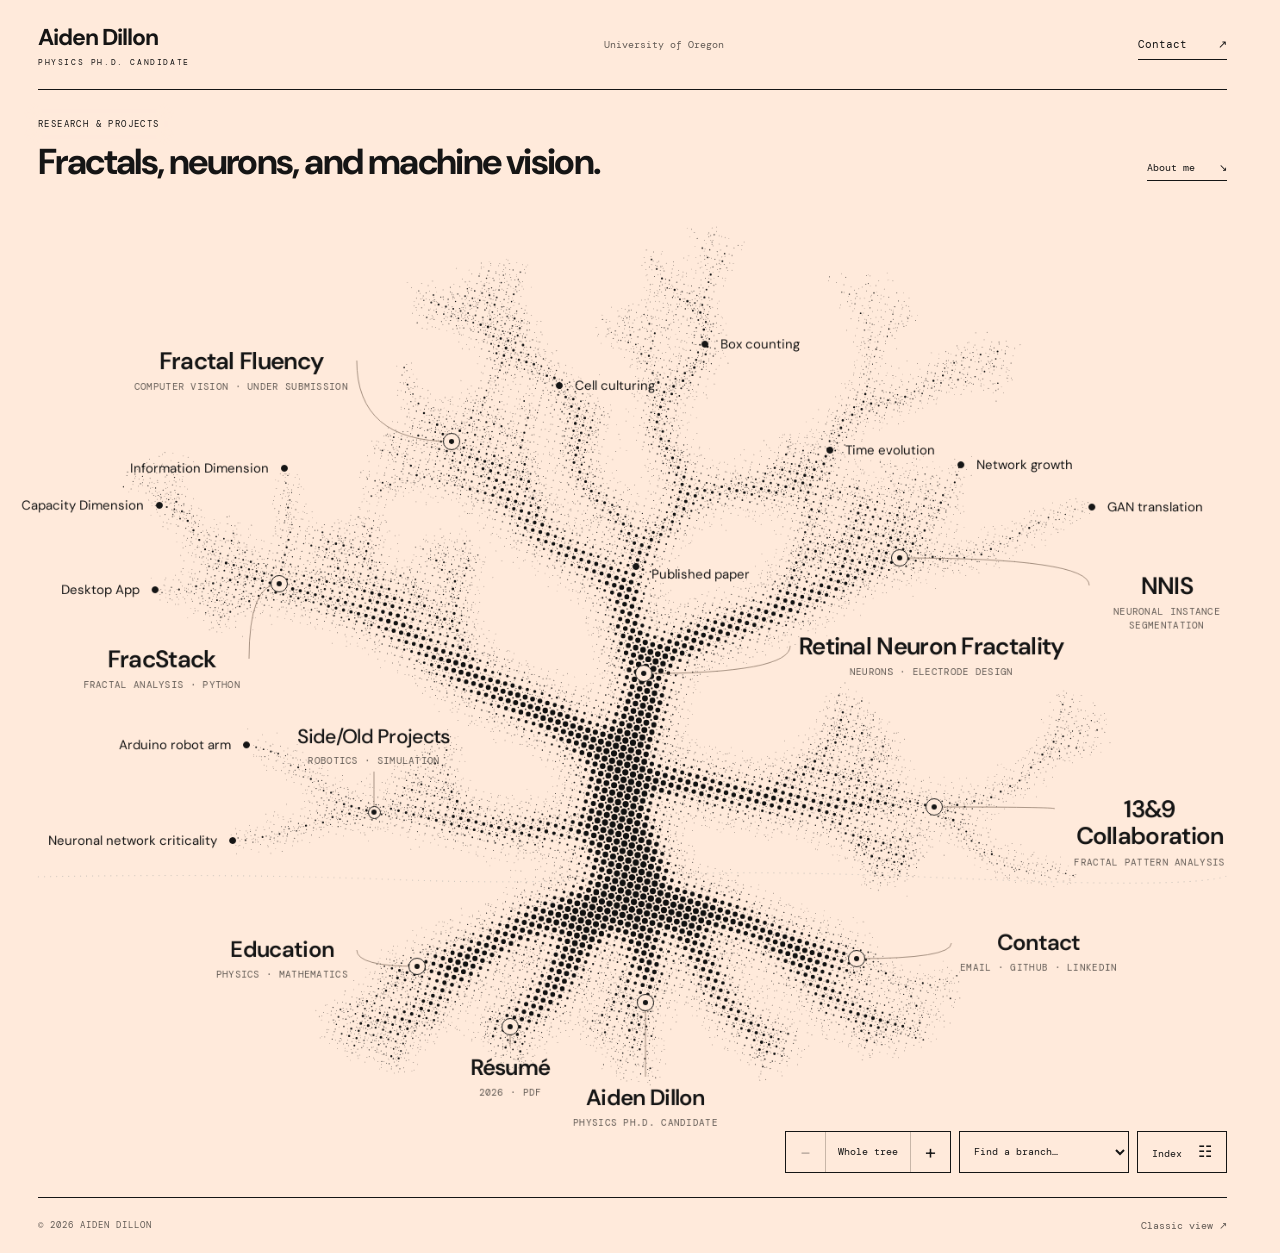
==== commit 9ee75c08: "Launch the interactive research tree as the portfolio homepage" ====
--- a/index.html
+++ b/index.html
@@ -1,444 +1,77 @@
-<!DOCTYPE html>
+<!doctype html>
 <html lang="en">
 <head>
-    <meta charset="UTF-8">
-    <meta name="viewport" content="width=device-width, initial-scale=1.0">
-    <title>Aiden Dillon | Physics Ph.D. Candidate</title>
-    <link rel="stylesheet" href="styles.css">
-    <link rel="stylesheet" href="refinements.css">
-    <meta name="description" content="Aiden Dillon, Physics Ph.D. candidate at the University of Oregon. Research in fractals, computer vision, neurons, and electrode design.">
-    <link rel="preconnect" href="https://fonts.googleapis.com">
-    <link rel="preconnect" href="https://fonts.gstatic.com" crossorigin>
-    <link href="https://fonts.googleapis.com/css2?family=Libre+Baskerville:ital,wght@0,400;0,700;1,400&family=Source+Code+Pro:wght@300;400;500&display=swap" rel="stylesheet">
+  <meta charset="utf-8">
+  <meta name="viewport" content="width=device-width, initial-scale=1">
+  <meta name="description" content="Explore Aiden Dillon's research as a connected tree of fractals, neurons, computer vision, and creative experiments.">
+  <meta name="theme-color" content="#ffeadb">
+  <link rel="icon" type="image/svg+xml" href="fork.svg">
+  <link rel="canonical" href="https://apdill.com/">
+  <title>Aiden Dillon — Research & Projects</title>
+  <link rel="preconnect" href="https://fonts.googleapis.com">
+  <link rel="preconnect" href="https://fonts.gstatic.com" crossorigin>
+  <link href="https://fonts.googleapis.com/css2?family=DM+Sans:wght@400;500;600;700&family=DM+Mono:wght@400;500&display=swap" rel="stylesheet">
+  <link rel="stylesheet" href="tree.css?v=retinal-junction">
+  <script src="halftone.js?v=shaded-fork" defer></script>
+  <script src="fractal-slider.js" defer></script>
+  <script src="tree.js?v=paper-canopy" defer></script>
 </head>
 <body>
-    <a class="skip-link" href="#about">Skip to content</a>
-    <!-- Fractal canvas overlay -->
-    <canvas id="fractal-canvas" aria-hidden="true"></canvas>
-    
-    <!-- Main content wrapper -->
-    <div class="wrapper">
-        <!-- Navigation -->
-        <nav class="navbar" aria-label="Main navigation">
-            <a class="nav-brand" href="#home" aria-label="Aiden Dillon home">AD.</a>
-            <ul class="nav-links">
-                <li><a href="#about">About</a></li>
-                <li><a href="#experience">Experience</a></li>
-                <li><a href="#projects">Projects</a></li>
-                <li><a href="#contact">Contact</a></li>
-            </ul>
-        </nav>
+  <a class="skip-link" href="#map-tools">Skip to tree navigation</a>
+  <header class="site-header">
+    <a class="wordmark" href="index.html" aria-label="Aiden Dillon, tree home"><span>Aiden Dillon<span class="wordmark-sub">PHYSICS PH.D. CANDIDATE</span></span></a>
+    <div class="header-note">University of Oregon</div>
+    <a class="contact-link" href="mailto:aidend@uoregon.edu">Contact <span aria-hidden="true">↗</span></a>
+  </header>
 
-        <!-- Hero Section -->
-        <header class="hero" id="home">
-            <div class="hero-art" aria-hidden="true"></div>
-            <div class="hero-content">
-                <div class="hero-text">
-                    <p class="eyebrow">Physics / Geometry / Intelligence</p>
-                    <h1 class="hero-name">Aiden Dillon</h1>
-                    <div class="hero-tagline">
-                        <div class="tagline-static">Physics Ph.D. Candidate</div>
-                        <div class="tagline-static">University of Oregon</div>
-                    </div>
-                    <p class="hero-description">
-                        Specializing in <span class="highlight">fractals</span>, <span class="highlight">computer vision</span>, 
-                        <span class="highlight">neurons</span> and <span class="highlight">electrode design</span>.
-                    </p>
-                    <div class="hero-cta">
-                        <a href="#projects" class="btn btn-primary">View Research</a>
-                        <a href="#contact" class="btn btn-secondary">Get in Touch</a>
-                    </div>
-                </div>
-            </div>
-            <a class="scroll-indicator" href="#about">Explore my work <span aria-hidden="true">↓</span></a>
-        </header>
-        <main>
+  <main>
+    <div class="map-shell">
+      <div class="introduction">
+        <p class="eyebrow">RESEARCH & PROJECTS</p>
+        <h1>Fractals, neurons, and machine vision.</h1>
+        <button class="text-button" id="start-roots">About me <span aria-hidden="true">↘</span></button>
+      </div>
 
-        <!-- About Section -->
-        <section class="section about" id="about">
-            <div class="section-content">
-                <h2 class="section-title">
-                    <span class="title-number">01</span>
-                    <span class="title-text">About</span>
-                </h2>
-                <div class="about-grid">
-                    <div class="about-text">
-                        <p class="lead">
-                            Currently a fourth year Physics Ph.D. candidate at the University of Oregon.
-                        </p>
-                        <p>
-                            My area of passion lies in the cross-section of fractals, machine learning, and simulated 
-                            environments. I explore how fractal geometry can enhance neural interfaces and develop 
-                            computational methods for analyzing complex biological systems.
-                        </p>
-                        <p>
-                            My research investigates how fractal resonance in electrode design can improve connectivity 
-                            with neurons, combining physics principles with cutting-edge computer vision and deep 
-                            learning techniques.
-                        </p>
-                    </div>
-                    <div class="about-skills">
-                        <h3>Core Competencies</h3>
-                        <div class="skills-grid">
-                            <div class="skill-item">
-                                <span class="skill-bullet"></span>
-                                <span>Python</span>
-                            </div>
-                            <div class="skill-item">
-                                <span class="skill-bullet"></span>
-                                <span>Deep Learning</span>
-                            </div>
-                            <div class="skill-item">
-                                <span class="skill-bullet"></span>
-                                <span>Computer Vision</span>
-                            </div>
-                            <div class="skill-item">
-                                <span class="skill-bullet"></span>
-                                <span>PyTorch</span>
-                            </div>
-                            <div class="skill-item">
-                                <span class="skill-bullet"></span>
-                                <span>Image Analysis</span>
-                            </div>
-                            <div class="skill-item">
-                                <span class="skill-bullet"></span>
-                                <span>Microscopy</span>
-                            </div>
-                            <div class="skill-item">
-                                <span class="skill-bullet"></span>
-                                <span>Cell Culture</span>
-                            </div>
-                            <div class="skill-item">
-                                <span class="skill-bullet"></span>
-                                <span>Data Analysis</span>
-                            </div>
-                        </div>
-                    </div>
-                </div>
-            </div>
-        </section>
+      <div class="map-viewport" id="map" role="region" aria-label="Interactive tree of research projects and background" aria-describedby="map-help" tabindex="0">
+        <div class="tree-scene" id="tree-scene">
+          <svg class="tree-drawing" viewBox="0 0 1440 1020" aria-hidden="true">
+            <defs>
+              <linearGradient id="trunk-ink" x1="0" y1="0" x2="0" y2="1"><stop offset="0" stop-color="#647c54"/><stop offset="1" stop-color="#8d7957"/></linearGradient>
+              <linearGradient id="earth-wash" x1="0" y1="0" x2="0" y2="1"><stop offset="0" stop-color="#e7dfc9" stop-opacity=".32"/><stop offset="1" stop-color="#eee7d8" stop-opacity="0"/></linearGradient>
+            </defs>
+            <path class="earth-wash" d="M30 758 Q260 754 435 761 T720 758 T1100 760 T1410 757 V1020 H30Z" fill="url(#earth-wash)"/>
+            <path class="ground" d="M30 758 Q260 754 435 761 T720 758 T1100 760 T1410 757"/>
+            <g id="fine-branches"></g>
+            <g class="trunk-group"><path class="trunk" d="M720 765 C705 712 692 676 707 626 C720 582 745 554 729 506 C719 475 708 456 717 423"/><path class="trunk-thread" d="M722 759 C722 704 704 679 716 634 C730 583 751 548 738 510"/></g>
+            <g id="branch-paths"></g>
+            <g id="root-paths"></g>
+            <g id="tip-paths"></g>
+            <g id="growth-marks"></g>
+          </svg>
+          <div id="tree-nodes"></div>
+        </div>
+      </div>
 
-        <!-- Experience Section -->
-        <section class="section experience" id="experience">
-            <div class="section-content">
-                <h2 class="section-title">
-                    <span class="title-number">02</span>
-                    <span class="title-text">Experience</span>
-                </h2>
-                <div class="timeline">
-                    <div class="timeline-item">
-                        <div class="timeline-marker"></div>
-                        <div class="timeline-content">
-                            <div class="timeline-header">
-                                <h3>Graduate Research</h3>
-                                <span class="timeline-company">University of Oregon</span>
-                            </div>
-                            <span class="timeline-date">Sep 2022 — Present</span>
-                            <p>
-                                Conducting Ph.D. research in physics, specializing in fractals, computer vision, 
-                                neurons and electrode design. Developing novel approaches to neural interface 
-                                technology through fractal geometry optimization.
-                            </p>
-                            <div class="timeline-tags">
-                                <span class="tag">Microscopy</span>
-                                <span class="tag">Cell Culture</span>
-                                <span class="tag">Deep Learning</span>
-                                <span class="tag">PyTorch</span>
-                            </div>
-                        </div>
-                    </div>
-                    <div class="timeline-item">
-                        <div class="timeline-marker"></div>
-                        <div class="timeline-content">
-                            <div class="timeline-header">
-                                <h3>Undergraduate Researcher</h3>
-                                <span class="timeline-company">Cal Poly San Luis Obispo</span>
-                            </div>
-                            <span class="timeline-date">Jun 2021 — Aug 2021</span>
-                            <p>
-                                Designed data collection scheme to maximize efficiency in a fast-paced 
-                                data-taking environment. Contributed to research initiatives and 
-                                presented findings through academic posters.
-                            </p>
-                            <div class="timeline-tags">
-                                <span class="tag">Data Collection</span>
-                                <span class="tag">Presentations</span>
-                                <span class="tag">Research</span>
-                            </div>
-                        </div>
-                    </div>
-                    <div class="timeline-item">
-                        <div class="timeline-marker"></div>
-                        <div class="timeline-content">
-                            <div class="timeline-header">
-                                <h3>Undergraduate Research</h3>
-                                <span class="timeline-company">Cal Poly San Luis Obispo</span>
-                            </div>
-                            <span class="timeline-date">Jun 2020 — Aug 2020</span>
-                            <p>
-                                Focused on optimizing Sparse Carbon Nanotube Networks for bio-sensing purposes. 
-                                Primary investigation method was simulation-based analysis of network configurations.
-                            </p>
-                            <div class="timeline-tags">
-                                <span class="tag">Carbon Nanotubes</span>
-                                <span class="tag">Bio-sensing</span>
-                                <span class="tag">Simulation</span>
-                            </div>
-                        </div>
-                    </div>
-                </div>
+      <div class="map-toolbar" id="map-tools" tabindex="-1">
+        <div class="view-tools" aria-label="Tree view controls">
+          <button id="zoom-out" aria-label="Zoom out">−</button>
+          <button id="reset-view" title="Show the whole tree">Whole tree</button>
+          <button id="zoom-in" aria-label="Zoom in">+</button>
+        </div>
+        <label class="jump-label"><span class="sr-only">Jump to a branch or root</span><select id="jump"><option value="">Find a branch…</option></select></label>
+        <button class="index-button" id="open-index">Index <span aria-hidden="true">☷</span></button>
+      </div>
+      <p class="sr-only" id="map-help">Select a node to read more. Drag to pan. + / − to zoom.</p>
+      <p class="sr-only" id="map-status" role="status" aria-live="polite"></p>
+    </div>
+    <noscript><p class="no-script">The interactive tree needs JavaScript. <a href="classic.html">Read the full portfolio here.</a></p></noscript>
+  </main>
 
-                <!-- Education subsection -->
-                <h3 class="subsection-title">Education</h3>
-                <div class="education-grid">
-                    <div class="education-item">
-                        <div class="education-icon">
-                            <svg viewBox="0 0 24 24" fill="none" stroke="currentColor" stroke-width="1.5">
-                                <path d="M22 10v6M2 10l10-5 10 5-10 5z"/>
-                                <path d="M6 12v5c3 3 9 3 12 0v-5"/>
-                            </svg>
-                        </div>
-                        <div class="education-details">
-                            <h4>University of Oregon</h4>
-                            <p class="degree">Doctor of Science, Physics</p>
-                            <span class="education-date">2022 — Present</span>
-                        </div>
-                    </div>
-                    <div class="education-item">
-                        <div class="education-icon">
-                            <svg viewBox="0 0 24 24" fill="none" stroke="currentColor" stroke-width="1.5">
-                                <path d="M22 10v6M2 10l10-5 10 5-10 5z"/>
-                                <path d="M6 12v5c3 3 9 3 12 0v-5"/>
-                            </svg>
-                        </div>
-                        <div class="education-details">
-                            <h4>Cal Poly San Luis Obispo</h4>
-                            <p class="degree">B.S. Physics, Minor in Mathematics</p>
-                            <span class="education-date">2018 — 2022</span>
-                        </div>
-                    </div>
-                </div>
-            </div>
-        </section>
+  <footer class="site-footer"><span>© 2026 AIDEN DILLON</span><a href="classic.html">Classic view <span aria-hidden="true">↗</span></a></footer>
 
-        <!-- Projects Section -->
-        <section class="section projects" id="projects">
-            <div class="section-content">
-                <h2 class="section-title">
-                    <span class="title-number">03</span>
-                    <span class="title-text">Research & Projects</span>
-                </h2>
-                <div class="projects-grid">
-                    <article class="project-card featured">
-                        <div class="project-header">
-                            <div class="project-icon">
-                                <svg viewBox="0 0 24 24" fill="none" stroke="currentColor" stroke-width="1.5">
-                                    <path d="M14 2H6a2 2 0 00-2 2v16a2 2 0 002 2h12a2 2 0 002-2V8z"/>
-                                    <polyline points="14 2 14 8 20 8"/>
-                                    <line x1="16" y1="13" x2="8" y2="13"/>
-                                    <line x1="16" y1="17" x2="8" y2="17"/>
-                                    <polyline points="10 9 9 9 8 9"/>
-                                </svg>
-                            </div>
-                            <div class="project-links">
-                                <a href="https://www.mdpi.com/2306-5354/11/8/823" target="_blank" rel="noopener noreferrer" aria-label="Publication">
-                                    <svg viewBox="0 0 24 24" fill="none" stroke="currentColor" stroke-width="2">
-                                        <path d="M18 13v6a2 2 0 01-2 2H5a2 2 0 01-2-2V8a2 2 0 012-2h6M15 3h6v6M10 14L21 3"/>
-                                    </svg>
-                                </a>
-                            </div>
-                        </div>
-                        <span class="project-label">Publication</span>
-                        <h3 class="project-title">Evolution of Retinal Neuron Fractality</h3>
-                        <p class="project-description">
-                            Research on fractal resonance proposing that neurons exhibit enhanced connectivity 
-                            when an implant's electrode geometry is matched to the fractal dimension of neural tissue.
-                            Published in MDPI.
-                        </p>
-                        <div class="project-tags">
-                            <span>Fractals</span>
-                            <span>Neurons</span>
-                            <span>Electrodes</span>
-                            <span>MDPI</span>
-                        </div>
-                    </article>
-
-                    <article class="project-card">
-                        <div class="project-header">
-                            <div class="project-icon">
-                                <svg viewBox="0 0 24 24" fill="none" stroke="currentColor" stroke-width="1.5">
-                                    <polyline points="16 18 22 12 16 6"/>
-                                    <polyline points="8 6 2 12 8 18"/>
-                                </svg>
-                            </div>
-                            <div class="project-links">
-                                <a href="https://github.com/apdill/FracStack" target="_blank" rel="noopener noreferrer" aria-label="GitHub">
-                                    <svg viewBox="0 0 24 24" fill="currentColor">
-                                        <path d="M12 0C5.37 0 0 5.37 0 12c0 5.31 3.435 9.795 8.205 11.385.6.105.825-.255.825-.57 0-.285-.015-1.23-.015-2.235-3.015.555-3.795-.735-4.035-1.41-.135-.345-.72-1.41-1.23-1.695-.42-.225-1.02-.78-.015-.795.945-.015 1.62.87 1.845 1.23 1.08 1.815 2.805 1.305 3.495.99.105-.78.42-1.305.765-1.605-2.67-.3-5.46-1.335-5.46-5.925 0-1.305.465-2.385 1.23-3.225-.12-.3-.54-1.53.12-3.18 0 0 1.005-.315 3.3 1.23.96-.27 1.98-.405 3-.405s2.04.135 3 .405c2.295-1.56 3.3-1.23 3.3-1.23.66 1.65.24 2.88.12 3.18.765.84 1.23 1.905 1.23 3.225 0 4.605-2.805 5.625-5.475 5.925.435.375.81 1.095.81 2.22 0 1.605-.015 2.895-.015 3.3 0 .315.225.69.825.57A12.02 12.02 0 0024 12c0-6.63-5.37-12-12-12z"/>
-                                    </svg>
-                                </a>
-                            </div>
-                        </div>
-                        <span class="project-label">Open Source</span>
-                        <h3 class="project-title">FracStack</h3>
-                        <p class="project-description">
-                            A Python package for fractal analysis and box counting with advanced visualization 
-                            capabilities. Tools for performing boxcounts on images with image processing utilities.
-                        </p>
-                        <div class="project-tags">
-                            <span>Python</span>
-                            <span>Fractal Analysis</span>
-                            <span>Open Source</span>
-                        </div>
-                    </article>
-
-                    <article class="project-card">
-                        <div class="project-header">
-                            <div class="project-icon">
-                                <svg viewBox="0 0 24 24" fill="none" stroke="currentColor" stroke-width="1.5">
-                                    <circle cx="12" cy="12" r="10"/>
-                                    <path d="M8 14s1.5 2 4 2 4-2 4-2"/>
-                                    <line x1="9" y1="9" x2="9.01" y2="9"/>
-                                    <line x1="15" y1="9" x2="15.01" y2="9"/>
-                                </svg>
-                            </div>
-                            <div class="project-links">
-                                <a href="https://www.youtube.com/watch?v=u0LKt7FbUtw&t=104s" target="_blank" rel="noopener noreferrer" aria-label="YouTube">
-                                    <svg viewBox="0 0 24 24" fill="currentColor">
-                                        <path d="M23.498 6.186a3.016 3.016 0 0 0-2.122-2.136C19.505 3.545 12 3.545 12 3.545s-7.505 0-9.377.505A3.017 3.017 0 0 0 .502 6.186C0 8.07 0 12 0 12s0 3.93.502 5.814a3.016 3.016 0 0 0 2.122 2.136c1.871.505 9.376.505 9.376.505s7.505 0 9.377-.505a3.015 3.015 0 0 0 2.122-2.136C24 15.93 24 12 24 12s0-3.93-.502-5.814zM9.545 15.568V8.432L15.818 12l-6.273 3.568z"/>
-                                    </svg>
-                                </a>
-                            </div>
-                        </div>
-                        <span class="project-label">Robotics</span>
-                        <h3 class="project-title">Arduino Robot Arm</h3>
-                        <p class="project-description">
-                            Arduino/Robotics project featuring a robot arm with MPU 6050 sensor for 
-                            movement mimicking capabilities. Demonstrates real-time motion tracking 
-                            and servo control.
-                        </p>
-                        <div class="project-tags">
-                            <span>Arduino</span>
-                            <span>MPU 6050</span>
-                            <span>Robotics</span>
-                        </div>
-                    </article>
-                </div>
-
-                <!-- In Progress / Upcoming Section -->
-                <h3 class="subsection-title">In Progress</h3>
-                <div class="projects-grid">
-                    <article class="project-card upcoming">
-                        <div class="project-header">
-                            <div class="project-links">
-                            </div>
-                        </div>
-                        <span class="project-label">In Progress</span>
-                        <h3 class="project-title">Fractal Fluency</h3>
-                        <p class="project-description">
-                            Studying the fractal fluency of Computer Vision architectures to understand 
-                            how neural networks process and recognize fractal patterns in visual data.
-                        </p>
-                        <div class="project-tags">
-                            <span>Fractals</span>
-                            <span>Computer Vision</span>
-                            <span>Deep Learning</span>
-                        </div>
-                    </article>
-
-                    <article class="project-card upcoming">
-                        <div class="project-header">
-                            <div class="project-links">
-                            </div>
-                        </div>
-                        <span class="project-label">In Progress</span>
-                        <h3 class="project-title">NNIS</h3>
-                        <p class="project-description">
-                            Neuronal Instance Segmentation model for precise identification and segmentation 
-                            of individual neurons in microscopy images using advanced deep learning techniques.
-                        </p>
-                        <div class="project-tags">
-                            <span>Instance Segmentation</span>
-                            <span>Neurons</span>
-                            <span>Microscopy</span>
-                        </div>
-                    </article>
-
-                    <article class="project-card upcoming">
-                        <div class="project-header">
-                            <div class="project-links">
-                            </div>
-                        </div>
-                        <span class="project-label">In Progress</span>
-                        <h3 class="project-title">13&9 Collaboration</h3>
-                        <p class="project-description">
-                            Conducting fractal pattern analysis for 13&9 Design, applying mathematical 
-                            fractal analysis techniques to evaluate and optimize design patterns and 
-                            visual aesthetics in their creative work.
-                        </p>
-                        <div class="project-tags">
-                            <span>Fractal Analysis</span>
-                            <span>Design</span>
-                            <span>Pattern Recognition</span>
-                        </div>
-                    </article>
-                </div>
-            </div>
-        </section>
-
-        <!-- Contact Section -->
-        <section class="section contact" id="contact">
-            <div class="section-content">
-                <h2 class="section-title">
-                    <span class="title-number">04</span>
-                    <span class="title-text">Contact</span>
-                </h2>
-                <div class="contact-content">
-                    <p class="contact-intro">
-                        I'm always interested in discussing research collaborations, 
-                        opportunities in machine learning and physics, or just connecting 
-                        with fellow researchers.
-                    </p>
-                    <a href="mailto:aidend@uoregon.edu" class="contact-email">
-                        Let's Connect
-                    </a>
-                    <div class="social-links">
-                        <a href="https://www.linkedin.com/in/aidendillon/" target="_blank" rel="noopener noreferrer" aria-label="LinkedIn">
-                            <svg viewBox="0 0 24 24" fill="currentColor">
-                                <path d="M20.447 20.452h-3.554v-5.569c0-1.328-.027-3.037-1.852-3.037-1.853 0-2.136 1.445-2.136 2.939v5.667H9.351V9h3.414v1.561h.046c.477-.9 1.637-1.85 3.37-1.85 3.601 0 4.267 2.37 4.267 5.455v6.286zM5.337 7.433c-1.144 0-2.063-.926-2.063-2.065 0-1.138.92-2.063 2.063-2.063 1.14 0 2.064.925 2.064 2.063 0 1.139-.925 2.065-2.064 2.065zm1.782 13.019H3.555V9h3.564v11.452zM22.225 0H1.771C.792 0 0 .774 0 1.729v20.542C0 23.227.792 24 1.771 24h20.451C23.2 24 24 23.227 24 22.271V1.729C24 .774 23.2 0 22.222 0h.003z"/>
-                            </svg>
-                        </a>
-                        <a href="https://github.com/apdill" target="_blank" rel="noopener noreferrer" aria-label="GitHub">
-                            <svg viewBox="0 0 24 24" fill="currentColor">
-                                <path d="M12 0C5.37 0 0 5.37 0 12c0 5.31 3.435 9.795 8.205 11.385.6.105.825-.255.825-.57 0-.285-.015-1.23-.015-2.235-3.015.555-3.795-.735-4.035-1.41-.135-.345-.72-1.41-1.23-1.695-.42-.225-1.02-.78-.015-.795.945-.015 1.62.87 1.845 1.23 1.08 1.815 2.805 1.305 3.495.99.105-.78.42-1.305.765-1.605-2.67-.3-5.46-1.335-5.46-5.925 0-1.305.465-2.385 1.23-3.225-.12-.3-.54-1.53.12-3.18 0 0 1.005-.315 3.3 1.23.96-.27 1.98-.405 3-.405s2.04.135 3 .405c2.295-1.56 3.3-1.23 3.3-1.23.66 1.65.24 2.88.12 3.18.765.84 1.23 1.905 1.23 3.225 0 4.605-2.805 5.625-5.475 5.925.435.375.81 1.095.81 2.22 0 1.605-.015 2.895-.015 3.3 0 .315.225.69.825.57A12.02 12.02 0 0024 12c0-6.63-5.37-12-12-12z"/>
-                            </svg>
-                        </a>
-                        <a href="mailto:aidend@uoregon.edu" aria-label="Email">
-                            <svg viewBox="0 0 24 24" fill="none" stroke="currentColor" stroke-width="2">
-                                <path d="M4 4h16c1.1 0 2 .9 2 2v12c0 1.1-.9 2-2 2H4c-1.1 0-2-.9-2-2V6c0-1.1.9-2 2-2z"/>
-                                <polyline points="22,6 12,13 2,6"/>
-                            </svg>
-                        </a>
-                    </div>
-                    <p class="contact-location">
-                        <svg viewBox="0 0 24 24" fill="none" stroke="currentColor" stroke-width="2" width="16" height="16">
-                            <path d="M21 10c0 7-9 13-9 13s-9-6-9-13a9 9 0 0118 0z"/>
-                            <circle cx="12" cy="10" r="3"/>
-                        </svg>
-                        Eugene, Oregon
-                    </p>
-                </div>
-            </div>
-        </section>
-
-        </main>
-        <!-- Footer -->
-        <footer class="footer">
-            <p>Designed & Built by Aiden Dillon</p>
-            <p class="footer-year">© 2026</p>
-        </footer>
-    </div>
-
-    <script src="fractal.js"></script>
+  <dialog class="detail-panel" id="detail" aria-labelledby="detail-title">
+    <div class="panel-top"><span class="eyebrow" id="panel-kind">PROJECT NOTES</span><button id="close-detail" class="close-button" aria-label="Close project notes">×</button></div>
+    <div id="detail-content"></div>
+  </dialog>
 </body>
 </html>
--- a/tree.css
+++ b/tree.css
@@ -0,0 +1,112 @@
+:root{--paper:#ffeadb;--ink:#151515;--muted:#625b55;--line:#c8b6a8;--sans:'DM Sans',Arial,sans-serif;--mono:'DM Mono',monospace}
+html{scrollbar-gutter:stable}
+*{box-sizing:border-box}body{margin:0;background:var(--paper);color:var(--ink);font-family:var(--sans);-webkit-font-smoothing:antialiased}a{color:inherit;text-underline-offset:5px}button,select{font:inherit;color:inherit}button{border:0;background:none;cursor:pointer}button,a,select{-webkit-tap-highlight-color:transparent}button:focus-visible,a:focus-visible,select:focus-visible,[tabindex]:focus-visible{outline:2px solid var(--ink);outline-offset:5px}svg{display:block}.sr-only{position:absolute;width:1px;height:1px;padding:0;margin:-1px;overflow:hidden;clip:rect(0,0,0,0);white-space:nowrap;border:0}.skip-link{position:fixed;top:-100px;left:20px;z-index:30;background:var(--paper);padding:15px}.skip-link:focus{top:10px}
+.site-header{height:90px;margin:0 38px;border-bottom:1px solid var(--ink);display:flex;align-items:center;justify-content:space-between;gap:24px}.wordmark{display:flex;gap:12px;align-items:center;text-decoration:none;font-size:23px;font-weight:700;letter-spacing:-1px}.wordmark svg{width:40px;height:40px;fill:var(--ink);stroke:none}.wordmark-sub{display:block;font:8px var(--mono);letter-spacing:1.6px;margin-top:5px}.header-note{font:10px var(--mono);color:var(--muted)}.contact-link{font:11px var(--mono);text-decoration:none;border-bottom:1px solid var(--ink);padding:8px 0}.contact-link span{margin-left:24px}
+.map-shell{position:relative;isolation:isolate}.map-viewport{height:calc(100svh - 146px);min-height:740px;overflow:hidden;position:relative;touch-action:none;cursor:grab;outline-offset:-6px!important}.map-viewport.dragging{cursor:grabbing}.tree-scene{position:absolute;width:1440px;height:1020px;transform-origin:0 0;will-change:transform}.tree-drawing{width:100%;height:100%;position:absolute;inset:0;pointer-events:none}.introduction{position:absolute;z-index:2;left:39px;top:29px;pointer-events:none}.introduction button{pointer-events:auto}.eyebrow{font:9px var(--mono);letter-spacing:1.4px;line-height:1.6}.introduction h1{font:600 clamp(30px,2.8vw,43px)/1.04 var(--sans);letter-spacing:-1.9px;margin:19px 0}.introduction h1 em{font-style:normal;font-weight:400}.introduction>p:not(.eyebrow){font-size:11px;line-height:1.8;color:var(--muted);margin:0}.text-button{font:10px var(--mono);margin-top:17px;padding:0 0 6px;border-bottom:1px solid var(--ink)}.text-button span{margin-left:18px}
+/* Geometry remains available for sampling, but none of it is painted. */
+#fine-branches,.trunk-group,#branch-paths,#root-paths,#tip-paths,#growth-marks,.earth-wash{visibility:hidden}.ground{stroke:#b5b5af;stroke-width:1;fill:none;stroke-dasharray:1 6}.halftone-art{fill:#101010}.halftone-ink{transition:opacity .18s}.tree-scene.has-highlight .halftone-ink:not(.lit){opacity:.24}.tree-scene.has-highlight .tree-node:not(.lit){opacity:.6}.tree-scene.has-highlight .tree-node.lit{opacity:1}
+.tree-node{position:absolute;text-align:left;padding:0;display:flex;align-items:center;gap:14px;min-height:44px;transform:translate(-10px,-22px);white-space:nowrap;transition:opacity .18s}.node-dot{flex:0 0 auto;width:20px;height:20px;border-radius:50%;border:1px solid var(--ink);background:var(--paper);position:relative;box-shadow:0 0 0 5px var(--paper);transition:background .18s}.node-dot::after{content:'';position:absolute;width:6px;height:6px;inset:0;margin:auto;border-radius:50%;background:var(--ink)}.node-label{display:flex;flex-direction:column;gap:6px;background:var(--paper);box-shadow:0 0 5px 4px var(--paper)}.node-title{font:600 23px/1.13 var(--sans);letter-spacing:-.7px}.node-sub{font:9px var(--mono);letter-spacing:.4px;color:var(--muted)}.tree-node:hover .node-title,.tree-node:focus-visible .node-title{text-decoration:underline;text-decoration-thickness:1px;text-underline-offset:4px}.tree-node:hover .node-dot,.tree-node:focus-visible .node-dot{background:var(--ink)}.tree-node:hover .node-dot::after,.tree-node:focus-visible .node-dot::after{background:var(--paper)}.tree-node.left-label{flex-direction:row-reverse;transform:translate(calc(-100% + 10px),-22px);text-align:right}.tree-node.tip{gap:10px;transform:translate(-4px,-22px)}.tree-node.tip .node-dot{width:8px;height:8px;border-width:1px;box-shadow:0 0 0 4px var(--paper);background:var(--ink)}.tree-node.tip .node-dot::after{display:none}.tree-node.tip .node-title{font:12px var(--sans);letter-spacing:0}.tree-node.tip .node-sub{font-size:9px}.tree-node.tip.left-label{transform:translate(calc(-100% + 4px),-22px)}.tree-node.root .node-title{font-size:22px}.tree-node.root.center-label{flex-direction:column;gap:12px;text-align:center;transform:translate(-50%,-10px)}.tree-node.secondary .node-title{font-size:18px;font-weight:500}.tree-node.secondary .node-dot{width:15px;height:15px}.tree-node.secondary .node-sub{font-size:9px}.tree-node.secondary.left-label{transform:translate(calc(-100% + 7.5px),-22px)}
+.trunk-caption{position:absolute;left:795px;top:704px}.trunk-caption span,.soil-caption span{font:9px var(--mono);letter-spacing:1.4px;color:var(--muted)}.trunk-caption p{font:500 16px var(--sans);margin:9px 0}.soil-caption{position:absolute;left:65px;top:838px}
+.map-toolbar{position:absolute;bottom:24px;right:38px;z-index:3;display:flex;align-items:center;gap:8px}.view-tools{display:flex;align-items:center;background:var(--paper);border:1px solid var(--ink)}.view-tools button{height:40px;min-width:39px;padding:0 12px;font-size:20px}.view-tools #reset-view{font:10px var(--mono);border-left:1px solid var(--line);border-right:1px solid var(--line)}.view-tools button:hover,.index-button:hover{background:var(--ink);color:var(--paper)}.view-tools button:disabled{opacity:.3;cursor:default;background:none;color:var(--ink)}.index-button{height:42px;padding:0 14px;border:1px solid var(--ink);background:var(--paper);font:10px var(--mono)}.index-button span{font-size:16px;margin-left:10px}.jump-label select{height:42px;max-width:170px;border:1px solid var(--ink);border-radius:0;background:var(--paper);font:10px var(--mono);padding:0 10px;cursor:pointer}.map-help{position:absolute;left:38px;bottom:18px;font:9px var(--mono);color:var(--muted);pointer-events:none}.map-key{position:absolute;left:38px;bottom:53px;display:flex;gap:18px;font:9px var(--mono);color:var(--muted);pointer-events:none}.map-key>span{display:flex;align-items:center;gap:7px}.key-node{width:8px;height:8px;border:1px solid var(--ink);border-radius:100%;display:inline-block}.key-node.solid{background:var(--ink)}
+.site-footer{height:56px;margin:0 38px;border-top:1px solid var(--ink);display:flex;align-items:center;justify-content:space-between;gap:20px;font:9px var(--mono);letter-spacing:1px;color:var(--muted)}.site-footer a{font-size:10px;letter-spacing:0;text-decoration:none}.no-script{padding:24px;text-align:center}
+.detail-panel{position:fixed;inset:0 0 0 auto;margin:0;height:100dvh;max-height:none;width:min(490px,100%);max-width:100%;border:0;border-left:1px solid var(--ink);padding:28px 34px 42px;background:var(--paper);color:var(--ink);overflow-y:auto}.detail-panel::backdrop{background:#00000025;backdrop-filter:blur(3px)}.panel-top{display:flex;align-items:center;justify-content:space-between;border-bottom:1px solid var(--ink);padding-bottom:18px}.panel-top .eyebrow{color:var(--muted)}.close-button{font:28px var(--sans);width:40px;height:40px;border:1px solid var(--ink);line-height:1}.close-button:hover{background:var(--ink);color:var(--paper)}.detail-panel .halftone-swatch{width:100%;height:116px;margin:28px 0 26px;fill:var(--ink)}.detail-panel h2{font:600 38px/1.04 var(--sans);letter-spacing:-1.8px;margin:22px 0}.detail-panel .deck{font:500 19px/1.4 var(--sans);color:var(--ink);letter-spacing:-.4px;margin:18px 0 25px}.detail-panel p{font-size:14px;line-height:1.8;color:var(--muted)}.detail-panel h3{font:10px var(--mono);letter-spacing:1.3px;margin:30px 0 14px;color:var(--muted)}.detail-panel ul{padding-left:20px;font-size:13px;line-height:1.8}.detail-panel li+li{margin-top:8px}.panel-tags{display:flex;gap:7px;flex-wrap:wrap;margin-top:20px}.panel-tags span{font:9px var(--mono);border:1px solid var(--line);padding:7px 9px}.external-link{display:flex;align-items:center;justify-content:space-between;text-decoration:none;margin:25px 0;padding:15px 16px;background:var(--ink);color:var(--paper);font-size:13px}.external-link:hover{text-decoration:underline}.related-links{display:flex;flex-wrap:wrap;gap:8px}.related-links button{border:1px solid var(--line);padding:10px 12px;font-size:12px}.related-links button:hover{border-color:var(--ink);background:var(--ink);color:var(--paper)}.index-item{width:100%;display:flex;justify-content:space-between;align-items:center;gap:16px;padding:18px 0;border-bottom:1px solid var(--line);text-align:left}.index-item span:first-child{font:500 19px var(--sans);letter-spacing:-.3px}.index-item small{font:9px var(--mono);display:block;margin-top:6px;color:var(--muted)}.index-item:hover{text-decoration:underline;text-underline-offset:4px}
+@media(min-width:1700px){.introduction{left:60px;top:45px}.introduction h1{font-size:46px}.introduction>p:not(.eyebrow){font-size:13px}.eyebrow{font-size:10px}}
+@media(max-width:1100px){.header-note{display:none}.introduction{position:relative;left:auto;top:auto;padding:25px 24px 0}.introduction h1{font-size:36px}.introduction>p:not(.eyebrow){font-size:12px}.map-viewport{min-height:660px;height:calc(100vw * .73 + 90px);max-height:860px}.map-toolbar{right:24px;gap:7px}.map-help,.map-key{left:24px}.map-help{bottom:74px}.map-key{bottom:105px}.site-header,.site-footer{margin:0 24px}}
+@media(max-width:800px){.site-header{height:76px;margin:0 20px}.wordmark{font-size:21px;gap:8px}.wordmark-sub{font-size:7px;letter-spacing:1px}.wordmark svg{width:28px;height:32px}.contact-link{font-size:10px}.contact-link span{margin-left:7px}.introduction{padding:24px 20px 10px}.introduction h1{font-size:33px;letter-spacing:-1.5px;margin:13px 0}.introduction .eyebrow{font-size:8px;letter-spacing:1px}.introduction>p:not(.eyebrow){font-size:11px}.text-button{margin-top:12px}.map-viewport{max-height:none;min-height:0;touch-action:pan-y pinch-zoom}.map-viewport.is-zoomed{touch-action:none}.map-toolbar{left:16px;right:16px;bottom:18px;justify-content:space-between;gap:5px}.view-tools button{min-width:33px;padding:0 9px}.view-tools #reset-view{font-size:9px;padding:0 8px}.jump-label{flex:1;min-width:0}.jump-label select{width:100%;max-width:155px;font-size:9px;padding:0 4px}.view-tools,.index-button{flex-shrink:0}.index-button{font-size:9px;padding:0 8px}.index-button span{display:none}.map-help{left:20px;bottom:65px;font-size:8px}.map-key{left:20px;bottom:92px;font-size:8px}.site-footer{height:59px;margin:0 20px;font-size:7px;gap:10px;letter-spacing:.6px}.site-footer a{font-size:9px}.detail-panel{padding:22px 25px 35px}.detail-panel h2{font-size:34px}.tree-scene.compact .node-title{font-size:29px;max-width:265px;white-space:normal}.tree-scene.compact .node-sub{font-size:11px;max-width:250px;white-space:normal}.tree-scene.compact .tree-node.tip .node-title{font-size:20px;max-width:230px}.tree-scene.compact .tree-node.root .node-title{font-size:27px}.tree-scene.compact .tree-node.root .node-sub{font-size:11px;max-width:200px}.tree-scene.compact .tree-node.secondary .node-title{font-size:25px}.tree-scene.compact .trunk-caption,.tree-scene.compact .soil-caption{display:none}.tree-scene.compact .tree-node{gap:11px}}
+@media(prefers-reduced-motion:reduce){*{transition:none!important}}
+.introduction h1,.introduction>p{width:fit-content;background:var(--paper);box-shadow:0 0 8px 6px var(--paper)}
+/* Larger map with annotations in open space, rather than opaque labels on limbs. */
+.introduction{position:relative;left:auto;top:auto;padding:27px 38px 8px;display:grid;grid-template-columns:minmax(330px,.9fr) 1fr auto;column-gap:35px;align-items:center}
+.introduction .eyebrow{grid-column:1 / -1;margin:0 0 12px}
+.introduction h1{font-size:36px;margin:0;box-shadow:none;background:none}
+.introduction>p:not(.eyebrow){font-size:12px;line-height:1.8;box-shadow:none;background:none}
+.introduction .text-button{margin:0 0 0 auto;align-self:end;white-space:nowrap}
+.map-viewport{min-height:0;max-height:none}
+.node-label{background:none;box-shadow:none}
+.tree-scene:not(.compact) .annotated-node{width:20px;height:44px;min-height:44px;transform:translate(-10px,-22px);display:block}
+.tree-scene:not(.compact) .annotated-node>.node-dot{position:absolute;top:12px;left:0}
+.tree-scene:not(.compact) .annotated-node>.node-label{position:absolute;left:var(--label-x);top:var(--label-y);width:max-content;max-width:var(--label-width);white-space:normal;gap:7px;text-align:center}
+.tree-scene:not(.compact) .annotated-node[data-label-align="right"]>.node-label{transform:translateX(-100%);text-align:center}
+.tree-scene:not(.compact) .annotated-node[data-label-align="center"]>.node-label{transform:translateX(-50%);text-align:center}
+.tree-scene:not(.compact) .annotated-node .node-title{font-size:28px;line-height:1.12;letter-spacing:-.7px}
+.tree-scene:not(.compact) .annotated-node .node-sub{font-size:11px;line-height:1.45;letter-spacing:.3px}
+.tree-scene:not(.compact) .secondary.annotated-node .node-title{font-size:23px}
+.tree-scene:not(.compact) .root.annotated-node .node-title{font-size:26px}
+.tree-scene:not(.compact) .tree-node.tip .node-title{font-size:15px}
+.annotation-leaders{fill:none;stroke:#7a6556;stroke-width:1;opacity:.7;pointer-events:none}
+.annotation-leaders path{transition:opacity .18s}
+.tree-scene.has-highlight .annotation-leaders path:not(.lit){opacity:.3}
+.tree-scene.has-highlight .tree-node:not(.lit){opacity:.8}
+.trunk-caption{left:850px;top:715px}
+@media(max-width:1100px){.introduction{padding:25px 24px 8px;grid-template-columns:minmax(290px,1fr) 1fr;gap:15px 24px}.introduction .eyebrow{margin:0}.introduction h1{font-size:33px}.introduction .text-button{grid-column:2;justify-self:start;margin:0}.map-viewport{max-height:none;min-height:0}}
+@media(max-width:800px){.introduction{display:block;padding:22px 20px 0}.introduction .eyebrow{margin:0 0 12px}.introduction h1{font-size:32px;margin:0 0 14px}.introduction>p:not(.eyebrow){font-size:11px}.introduction .text-button{margin-top:13px}.tree-scene.compact .node-label{background:none;box-shadow:none}.tree-scene.compact .node-title{font-size:30px}.tree-scene.compact .node-sub{font-size:12px}.annotation-leaders{display:none}}
+.tree-scene:not(.compact) .tree-node.tip{gap:14px}
+/* Let branch shading reach the marker rim without a paper-colored clearing. */
+.tree-node .node-dot,.tree-node.tip .node-dot{box-shadow:none}
+
+/* Extend the tip button around its visible dot and label in screen pixels. */
+.introduction{grid-template-columns:minmax(0,1fr) auto}
+.introduction h1{font-size:clamp(16px,4.8vw,36px);font-weight:700;letter-spacing:-.045em;white-space:nowrap}
+@media(min-width:801px){.introduction .text-button{grid-column:2;justify-self:end}}
+
+.tree-scene.compact .tree-node.tip::before{
+  content:'';
+  position:absolute;
+  inset-inline:calc(-5px / var(--map-scale,1));
+  top:50%;
+  height:max(100%,calc(44px / var(--map-scale,1)));
+  transform:translateY(-50%);
+}
+
+.note-lineage{font:11px/1.6 var(--mono);color:var(--muted)}
+.note-lineage span{margin-left:6px}
+.work-example{margin:24px 0 8px;padding-top:14px;border-top:1px solid var(--line)}
+.detail-panel .work-example h3{font:600 17px/1.25 var(--sans);letter-spacing:0;color:var(--ink);margin:0 0 12px}
+.example-pair{display:grid;grid-template-columns:repeat(2,minmax(0,1fr));gap:10px}
+.example-pair img{display:block;width:100%;height:auto;aspect-ratio:1;border:1px solid var(--line)}
+.example-pair span{display:block;font:11px/1.5 var(--mono);margin-top:5px}
+.work-example figcaption{font-size:13px;line-height:1.55;color:var(--muted);margin:12px 0}
+.work-example a{font-size:13px}
+.paper-figure img{display:block;width:100%;height:auto;border:1px solid var(--line)}
+.paper-figure a{display:block}
+.paper-figure a span{display:block;margin-top:5px;text-align:right}
+.comparison-labels{display:flex;justify-content:space-between;gap:8px;margin-bottom:7px;font:11px/1.4 var(--mono)}
+.comparison-view{--reveal:50%;position:relative;isolation:isolate;aspect-ratio:1;background:#101010;border:1px solid var(--line)}
+.comparison-view img{display:block;position:absolute;inset:0;width:100%;height:100%}
+.comparison-mask{clip-path:inset(0 calc(100% - var(--reveal)) 0 0)}
+.comparison-divider{position:absolute;inset-block:0;left:var(--reveal);width:2px;transform:translateX(-50%);background:var(--paper);box-shadow:0 0 0 1px #2229;pointer-events:none}
+.comparison-divider b{position:absolute;top:50%;left:50%;transform:translate(-50%,-50%);border:1px solid var(--ink);border-radius:50%;width:32px;height:32px;display:grid;place-items:center;background:var(--paper);color:var(--ink);font:600 17px var(--sans);white-space:pre}
+.comparison-range{position:absolute;inset:0;width:100%;height:100%;margin:0;opacity:0;cursor:ew-resize;touch-action:pan-y}
+.comparison-view:focus-within{outline:2px solid var(--ink);outline-offset:3px}
+.detail-panel .image-credit{font:11px/1.6 var(--mono);color:var(--muted);margin-top:20px}
+.tree-scene .tree-node[data-project="retinal"].tip .node-title{font-size:max(15px,calc(12px / var(--map-scale,1)))}
+.tree-node[data-note="published-paper"] .node-label{transform:translateY(9px)}
+
+.play-demo{display:block;width:100%;padding:0;text-align:left}.play-demo span{display:block;margin-top:6px}.demo-player{display:block;width:100%;aspect-ratio:16/9;border:0}
+
+.tree-scene.compact [data-note="robot"] .node-label{transform:translateY(-12px);text-align:center}
+.tree-scene:not(.compact) [data-note="robot"].annotated-node>.node-dot{left:2.5px;top:14.5px}
+
+.fractal-samples{display:grid;grid-template-columns:repeat(3,minmax(0,1fr));gap:10px;margin:22px 0}
+.fractal-samples figure{min-width:0;margin:0}
+.fractal-samples img{display:block;width:100%;aspect-ratio:1}
+.fractal-samples a{display:block}
+.fractal-samples figcaption{margin-top:6px;font:12px/1.35 var(--sans)}
+@media(min-width:801px) and (max-width:1100px){.tree-scene:not(.compact) .tree-node.tip .node-title{font-size:calc(11px / var(--map-scale))}}
+
+.tree-scene .annotated-node .node-label{align-items:center;text-align:center}
+.fractal-explorer{margin:20px 0}
+.fractal-explorer label{display:flex;justify-content:space-between;font:13px var(--mono)}
+.fractal-explorer output{font-variant-numeric:tabular-nums}
+.fractal-explorer input{width:100%;margin:7px 0;height:28px;accent-color:var(--ink);cursor:pointer}
+.fractal-explorer .fractal-samples{margin:2px 0}
+.fractal-samples button,.fractal-samples canvas{display:block;width:100%;padding:0}
+.fractal-samples canvas{height:auto}
+.fractal-samples button{cursor:zoom-in}
+.fractal-samples figure:has([aria-pressed="true"]){grid-column:1/-1}
+.fractal-samples button[aria-pressed="true"]{cursor:zoom-out}
+
+.app-icon img{display:block;width:min(144px,100%);height:auto;margin:12px auto 18px}
+
+.tree-scene.compact [data-note="retinal"] .node-label{transform:translateY(-40px)}
+.tree-scene.compact [data-note="fluency"] .node-label{transform:translateY(-16px)}
